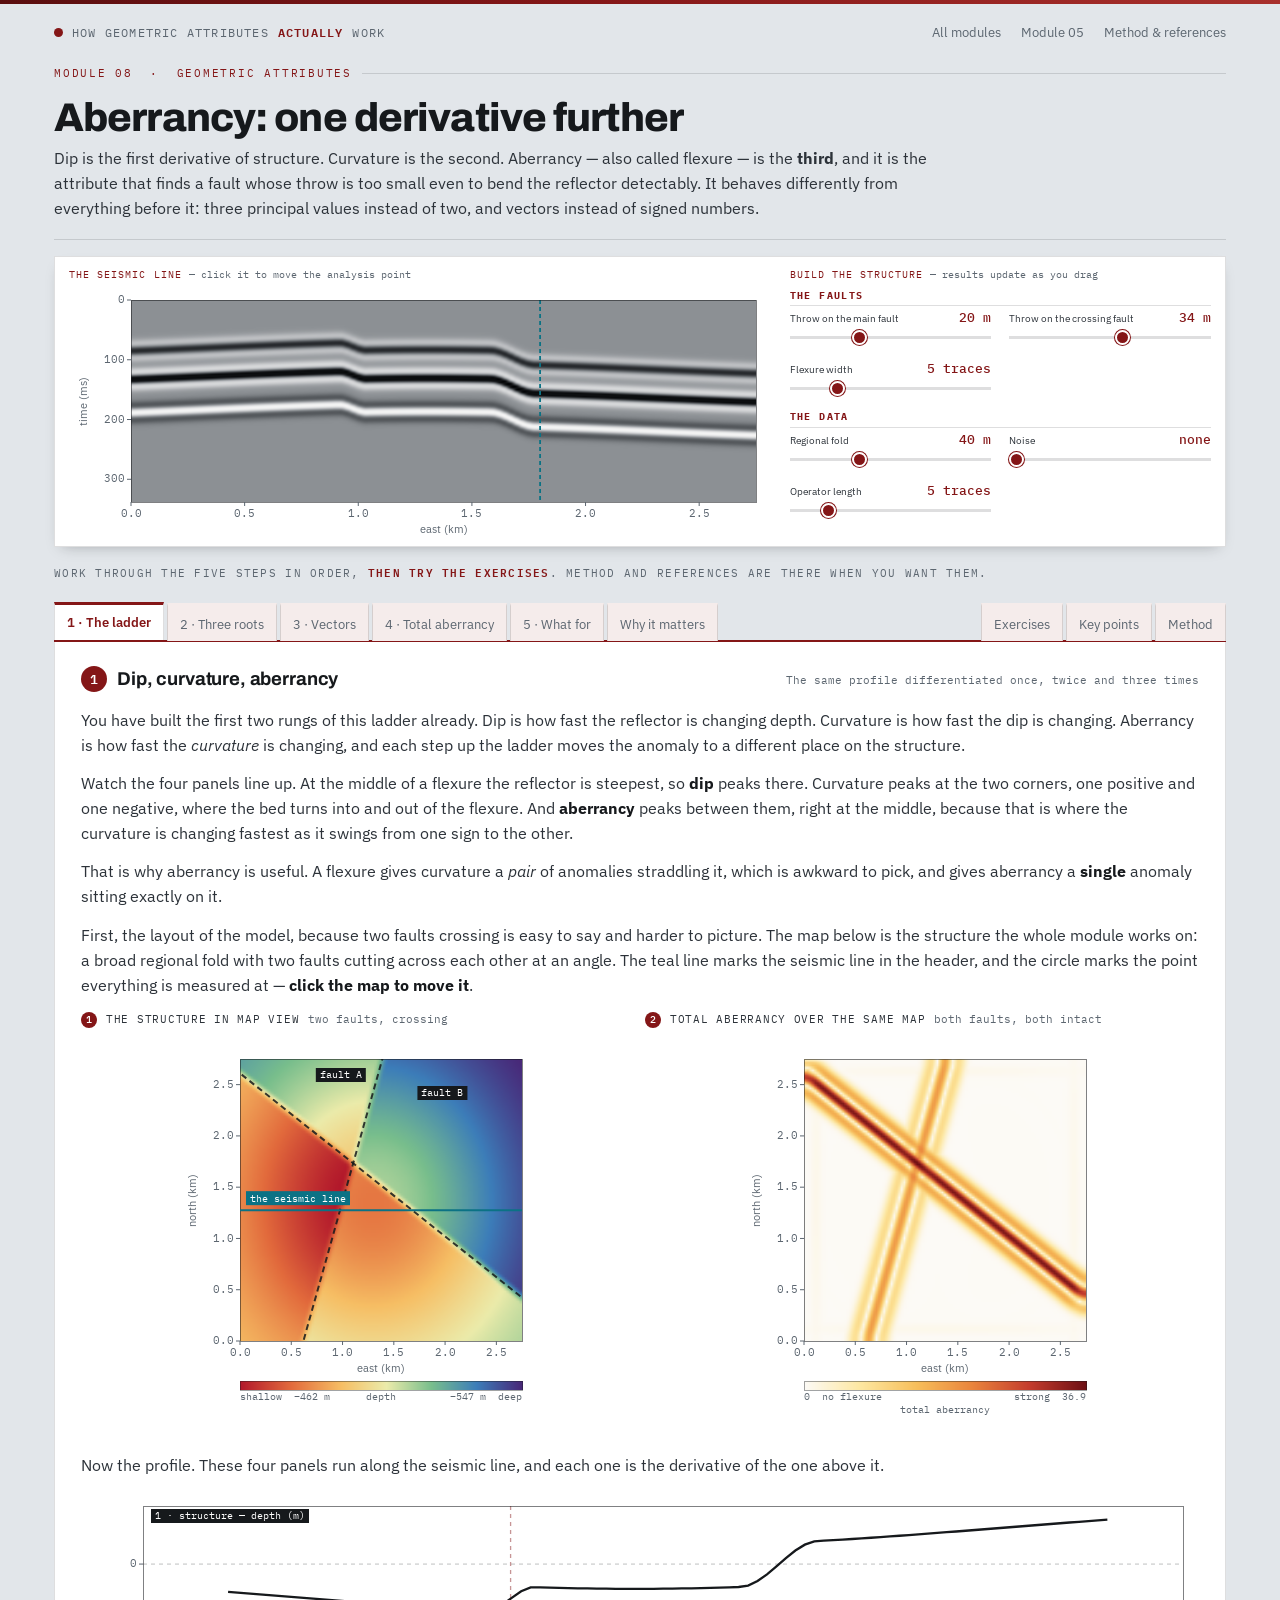
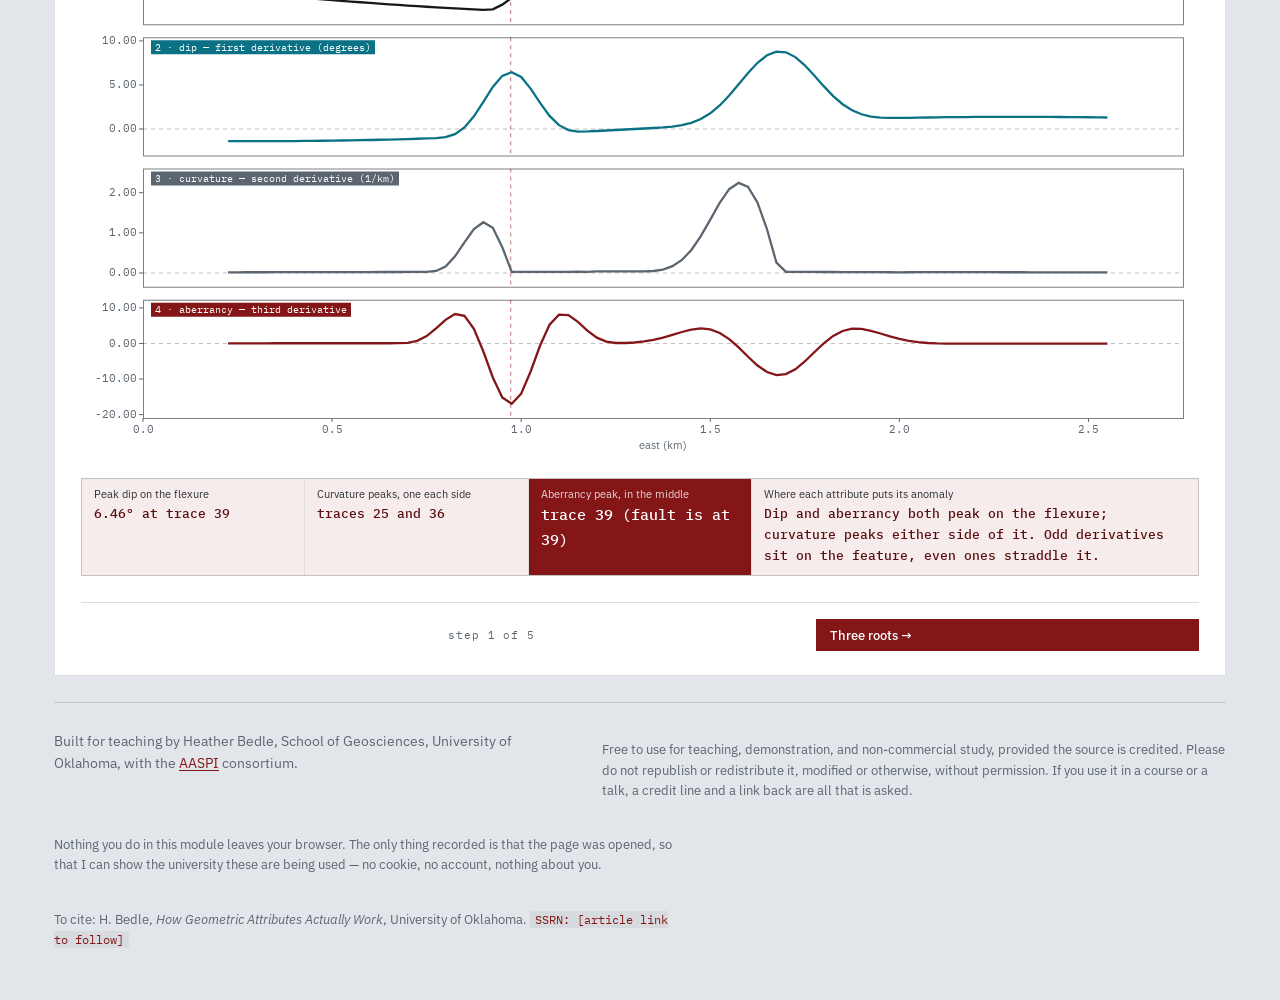
==== modules/aberrancy.html @ 6cef120b "Add files via upload" ====
<!DOCTYPE html>
<html lang="en">
<head>
<meta charset="utf-8">
<meta name="viewport" content="width=device-width, initial-scale=1">
<title>Aberrancy | How Geometric Attributes Actually Work</title>
<meta name="description" content="Aberrancy, also called flexure: the third derivative of structure. Why there are three principal aberrancies rather than two, why they are vectors rather than signed values, and why the total aberrancy vector is the one you display.">
<link rel="preconnect" href="https://fonts.googleapis.com">
<link rel="preconnect" href="https://fonts.gstatic.com" crossorigin>
<link href="https://fonts.googleapis.com/css2?family=Archivo:wght@600;700;800&family=IBM+Plex+Mono:wght@400;500&family=IBM+Plex+Sans:wght@400;500;600&display=swap" rel="stylesheet">
<link rel="stylesheet" href="../assets/style.css">
</head>
<body>

<div class="wrap">
  <header class="masthead">
    <a class="brand" href="../index.html"><span class="dot"></span>How geometric attributes <b>actually</b> work</a>
    <nav>
      <a href="../index.html">All modules</a>
      <a href="curvature.html">Module 05</a>
      <a href="#notes">Method &amp; references</a>
    </nav>
  </header>

  <div class="mod-head">
    <p class="eyebrow">Module 08 &nbsp;·&nbsp; Geometric attributes</p>
    <h1>Aberrancy: one derivative further</h1>
    <p class="sub">Dip is the first derivative of structure. Curvature is the second. Aberrancy — also called
      flexure — is the <b>third</b>, and it is the attribute that finds a fault whose throw is too small
      even to bend the reflector detectably. It behaves differently from everything before it: three
      principal values instead of two, and vectors instead of signed numbers.</p>
  </div>

  <div class="labhead">
    <div class="labgrid">
      <div>
        <p class="cap">The seismic line <span>&mdash; click it to move the analysis point</span></p>
        <canvas id="cSec" aria-label="Vertical seismic section through the modeled flexure"></canvas>
      </div>
      <div>
        <p class="cap">Build the structure <span>&mdash; results update as you drag</span></p>
        <div class="controls" id="winControls">
          <div class="ctl-col">
            <h2>The faults</h2>
            <div class="ctl">
              <label for="throw">Throw on the main fault <span class="val" id="throwV">20 m</span></label>
              <input type="range" data-key="throw" id="throw" min="0" max="60" step="2" value="20">
            </div>
            <div class="ctl">
              <label for="throw2">Throw on the crossing fault <span class="val" id="throw2V">34 m</span></label>
              <input type="range" data-key="throw2" id="throw2" min="0" max="60" step="2" value="34">
            </div>
            <div class="ctl">
              <label for="width">Flexure width <span class="val" id="widthV">5 traces</span></label>
              <input type="range" data-key="width" id="width" min="2" max="16" step="1" value="5">
            </div>
          </div>
          <div class="ctl-col">
            <h2>The data</h2>
            <div class="ctl">
              <label for="fold">Regional fold <span class="val" id="foldV">40 m</span></label>
              <input type="range" data-key="fold" id="fold" min="0" max="120" step="5" value="40">
            </div>
            <div class="ctl">
              <label for="noise">Noise <span class="val" id="noiseV">none</span></label>
              <input type="range" data-key="noise" id="noise" min="0" max="24" step="2" value="0">
            </div>
            <div class="ctl">
              <label for="smooth">Operator length <span class="val" id="smoothV">5 traces</span></label>
              <input type="range" data-key="smooth" id="smooth" min="3" max="15" step="2" value="5">
            </div>
          </div>
        </div>
      </div>
    </div>
  </div>

  <p class="tabhint">Work through the five steps in order, <b>then try the exercises</b>.
    Method and references are there when you want them.</p>
  <nav class="tabs" id="tabs" role="tablist" aria-label="Module steps">
    <button role="tab" data-tab="p1" aria-selected="false">1 · The ladder</button>
    <button role="tab" data-tab="p2" aria-selected="false">2 · Three roots</button>
    <button role="tab" data-tab="p3" aria-selected="false">3 · Vectors</button>
    <button role="tab" data-tab="p4" aria-selected="false">4 · Total aberrancy</button>
    <button role="tab" data-tab="p5" aria-selected="false">5 · What for</button>
    <button role="tab" data-tab="pw" aria-selected="false">Why it matters</button>
    <span class="gap"></span>
    <button role="tab" data-tab="pe" aria-selected="false">Exercises</button>
    <button role="tab" data-tab="pk" aria-selected="false">Key points</button>
    <button role="tab" data-tab="pm" aria-selected="false">Method</button>
  </nav>

  <!-- =============================== STEP 1 =============================== -->
  <section class="tabpane" id="p1" role="tabpanel" hidden>
    <div class="plot-head" style="margin-bottom:14px">
      <h3><span class="stepno">1</span>Dip, curvature, aberrancy</h3>
      <span class="hint">The same profile differentiated once, twice and three times</span>
    </div>
    <p class="lede">You have built the first two rungs of this ladder already. Dip is how fast the reflector
      is changing depth. Curvature is how fast the dip is changing. Aberrancy is how fast the
      <em>curvature</em> is changing, and each step up the ladder moves the anomaly to a different place on
      the structure.</p>
    <p class="lede">Watch the four panels line up. At the middle of a flexure the reflector is steepest, so
      <b>dip</b> peaks there. Curvature peaks at the two corners, one positive and one negative, where the
      bed turns into and out of the flexure. And <b>aberrancy</b> peaks between them, right at the middle,
      because that is where the curvature is changing fastest as it swings from one sign to the other.</p>
    <p class="lede">That is why aberrancy is useful. A flexure gives curvature a <em>pair</em> of anomalies
      straddling it, which is awkward to pick, and gives aberrancy a <b>single</b> anomaly sitting exactly
      on it.</p>

    <p class="lede">First, the layout of the model, because two faults crossing is easy to say and harder to
      picture. The map below is the structure the whole module works on: a broad regional fold with two
      faults cutting across each other at an angle. The teal line marks the seismic line in the header, and
      the circle marks the point everything is measured at &mdash; <b>click the map to move it</b>.</p>

    <div class="sec-row" id="row1map">
      <div class="panel-col">
        <p class="sublabel"><b>1</b> The structure in map view
          <span class="note">two faults, crossing</span></p>
        <canvas id="c1map" aria-label="Map of the modeled structure showing the two crossing faults"></canvas>
      </div>
      <div class="panel-col">
        <p class="sublabel"><b>2</b> Total aberrancy over the same map
          <span class="note">both faults, both intact</span></p>
        <canvas id="c1ab" aria-label="Total aberrancy over the modeled structure"></canvas>
      </div>
    </div>

    <p class="lede" style="margin-top:16px">Now the profile. These four panels run along the seismic line,
      and each one is the derivative of the one above it.</p>

    <canvas id="c1" aria-label="Structure, dip, curvature and aberrancy plotted one above another"></canvas>

    <div class="stats">
      <div class="stat"><span>Peak dip on the flexure</span><b id="s1a">—</b></div>
      <div class="stat"><span>Curvature peaks, one each side</span><b id="s1b">—</b></div>
      <div class="stat key"><span>Aberrancy peak, in the middle</span><b id="s1c">—</b></div>
      <div class="stat wide"><span>Where each attribute puts its anomaly</span><b id="s1d">—</b></div>
    </div>
  </section>

  <!-- =============================== STEP 2 =============================== -->
  <section class="tabpane" id="p2" role="tabpanel" hidden>
    <div class="plot-head" style="margin-bottom:14px">
      <h3><span class="stepno">2</span>Three principal aberrancies, not two</h3>
      <span class="hint">A cubic has three roots where a quadratic had two</span>
    </div>
    <p class="lede">Module 02 swept the azimuth of a section and found a single dip vector. Module 05 swept
      it again and found <em>two</em> extremes, k₁ and k₂, always ninety degrees apart. Sweep it once more
      for aberrancy and you can get <b>three</b>.</p>
    <p class="lede">The reason is the algebra. Apparent dip varies with azimuth as a first-order
      expression, apparent curvature as a second-order one, and apparent aberrancy as a third-order one —
      and a cubic can have three extrema. They are not evenly spaced, and there is no shortcut: where
      curvature hands you k₁ and k₂ through eigenvalues, no equivalent has been found for aberrancy, so the
      extrema have to be <em>searched</em> for. If that sounds familiar, it is exactly what module 01 did to
      find dip.</p>
    <p class="lede"><b>Up to three, and often fewer.</b> Click around the seismic line in the header and
      watch the count change. Where the structure is locally one-dimensional — a single fault, a simple
      flank — the cubic degenerates and you get one dominant direction. All three appear only where two
      structural trends interfere, such as near the crossing of the two faults, which is where the analysis
      point starts. On this surface that is genuinely rare: fewer than one point in three hundred shows
      three well-separated roots. That is worth knowing before you go looking for the intermediate and
      minimum volumes in your own data.</p>

    <p class="lede">Here is the whole reason, in one picture. Sweep the azimuth and plot what each
      attribute reads. Dip varies as a <b>first</b>-order expression and peaks once. Curvature varies as a
      <b>second</b>-order one and has two extremes, always ninety degrees apart. Aberrancy varies as a
      <b>third</b>-order one, and a cubic can turn three times.</p>

    <canvas id="c2cmp" aria-label="Apparent dip, curvature and aberrancy swept against azimuth"></canvas>
    <p class="hint-line" style="margin:8px 0 20px">One derivative, one more turn in the curve. That is all
      "three principal aberrancies" means.</p>

    <p class="lede">Now the same sweep on the real model, at the point you have selected. Move the point and
      watch the number of peaks change.</p>

    <canvas id="c2" aria-label="Apparent aberrancy against azimuth, with the extrema marked"></canvas>

    <div class="stats" style="margin-top:14px">
      <div class="stat key"><span>The three principal aberrancies</span><b id="s2a">—</b></div>
      <div class="stat"><span>Their azimuths</span><b id="s2b">—</b></div>
      <div class="stat"><span>Spacing between them</span><b id="s2c">—</b></div>
      <div class="stat wide"><span>Compare with curvature</span><b id="s2d">—</b></div>
    </div>
  </section>

  <!-- =============================== STEP 3 =============================== -->
  <section class="tabpane" id="p3" role="tabpanel" hidden>
    <div class="plot-head" style="margin-bottom:14px">
      <h3><span class="stepno">3</span>Vectors, not signed values</h3>
      <span class="hint">A magnitude that is always positive, and a direction that means something</span>
    </div>
    <p class="lede">This is the sharpest break with curvature. k₁ and k₂ are <b>signed numbers</b> that come
      with a strike: positive for an anticline, negative for a syncline, and the strike is an orientation
      with no front or back — 10° and 190° are the same line.</p>
    <p class="lede">Aberrancies are <b>vectors</b>. The magnitude is strictly positive, and the azimuth runs
      the full −180° to +180° because it is a genuine direction, not an orientation. It points across the
      flexure, from the up-thrown side toward the down-thrown one, so an aberrancy azimuth map tells you
      which way a fault drops. No curvature attribute can do that.</p>

    <canvas id="cVec" aria-label="Schematic of the three aberrancy vectors and their sum"></canvas>
    <p class="hint-line" style="margin:8px 0 18px">Left: what the azimuth means on a flexure. Right: the
      three principal aberrancies at one point, drawn as vectors from that point, and the single vector you
      get by adding them.</p>

    <div class="sec-row" id="row3">
      <div class="panel-col">
        <p class="sublabel"><b>1</b> Total aberrancy magnitude
          <span class="note">always positive</span></p>
        <canvas id="c3m" aria-label="Total aberrancy magnitude"></canvas>
      </div>
      <div class="panel-col">
        <p class="sublabel"><b>2</b> Total aberrancy azimuth
          <span class="note">which way the structure drops</span></p>
        <canvas id="c3a" aria-label="Total aberrancy azimuth"></canvas>
      </div>
    </div>

    <div class="legend prose">
      <span>The azimuth map uses a full 360° cyclic color scale, not the 180° one that dip azimuth and
        curvature strike use. That difference is the whole point: strike is an orientation and wraps at
        180°, while an aberrancy azimuth is a direction and wraps at 360°. The two sides of a fault get
        opposite colors here, where a strike map would give them the same one.</span>
    </div>

    <div class="stats">
      <div class="stat"><span>Magnitude at the main fault</span><b id="s3a">—</b></div>
      <div class="stat key"><span>Azimuth there</span><b id="s3b">—</b></div>
      <div class="stat"><span>Range the magnitude can take</span><b id="s3c">—</b></div>
      <div class="stat wide"><span>What the direction tells you</span><b id="s3d">—</b></div>
    </div>
  </section>

  <!-- =============================== STEP 4 =============================== -->
  <section class="tabpane" id="p4" role="tabpanel" hidden>
    <div class="plot-head" style="margin-bottom:14px">
      <h3><span class="stepno">4</span>Why you display the total, not the maximum</h3>
      <span class="hint">A real problem with a simple fix</span>
    </div>
    <p class="lede">Having three roots raises an obvious question: which one do you look at? The natural
      answer — sort them by magnitude and display the largest — turns out to break in a way that is worth
      understanding, because it is a general hazard with any sorted attribute.</p>
    <p class="lede">This model has two faults crossing each other, one stronger than the other. Wherever
      both are present, whichever is locally stronger claims the <b>maximum</b> root and the weaker one is
      demoted to the <b>intermediate</b>. AASPI's documentation names the consequence: a fault that is
      strongest in one place can be overwhelmed by a fault cutting across it somewhere else, and the
      maximum-aberrancy image then shows two disjoint faults, with the weaker one having moved onto the
      intermediate volume.</p>
    <p class="lede">On this deliberately simple model the two faults are separated enough that the maximum
      map holds up fairly well — you can push it by setting both throws similar and watching the
      intermediate panel light up along stretches the maximum panel has dropped. The point stands
      regardless, and the fix costs nothing.</p>
    <p class="lede">The fix is to stop sorting. Add the three aberrancy vectors together and display the
      sum: <b>total aberrancy</b>. Both faults stay continuous, because nothing has been thrown away.</p>

    <div class="sec-row" id="row4">
      <div class="panel-col">
        <p class="sublabel"><b>1</b> Maximum aberrancy
          <span class="note">sorted by magnitude &mdash; faults break up</span></p>
        <canvas id="c4max" aria-label="Maximum aberrancy magnitude"></canvas>
      </div>
      <div class="panel-col">
        <p class="sublabel"><b>2</b> Intermediate aberrancy
          <span class="note">where the demoted fault went</span></p>
        <canvas id="c4int" aria-label="Intermediate aberrancy magnitude"></canvas>
      </div>
      <div class="panel-col">
        <p class="sublabel"><b>3</b> Total aberrancy
          <span class="note">the vector sum &mdash; both faults intact</span></p>
        <canvas id="c4tot" aria-label="Total aberrancy magnitude"></canvas>
      </div>
    </div>

    <div class="stats">
      <div class="stat"><span>Crossing fault on the maximum map</span><b id="s4a">—</b></div>
      <div class="stat"><span>Crossing fault on the total map</span><b id="s4b">—</b></div>
      <div class="stat key"><span>Continuity along the weaker fault</span><b id="s4c">—</b></div>
      <div class="stat wide"><span>The general lesson</span><b id="s4d">—</b></div>
    </div>
  </section>

  <!-- =============================== STEP 5 =============================== -->
  <section class="tabpane" id="p5" role="tabpanel" hidden>
    <div class="plot-head" style="margin-bottom:14px">
      <h3><span class="stepno">5</span>Where aberrancy sits in the toolkit</h3>
      <span class="hint">The end of the ladder that started with coherence</span>
    </div>
    <p class="lede">Module 05 walked a fault down in throw and watched coherence go blind while curvature
      kept seeing it. Aberrancy is the next rung down. Take the main fault's throw toward zero and compare
      all three.</p>
    <p class="lede">A large offset breaks the reflector and coherence finds it. A smaller one only bends the
      reflector, and curvature finds that. Smaller still and the bend is gentle, but its
      <em>asymmetry</em> survives — the flexure still leans one way — and that is what aberrancy responds
      to.</p>
    <p class="lede"><b>The chart below is worth reading carefully, because it does not say what people
      often assume.</b> With one fault on a flat regional and no noise, curvature and aberrancy both fall
      away in almost exact proportion to the throw: halve the throw and you halve both. Neither has a
      magic sensitivity the other lacks, and the two lines lie on top of each other.</p>
    <p class="lede">So where does aberrancy's advantage actually come from? Three places, none of them
      visible on a noise-free chart. <b>Coherence stops first</b>, and stops hard — below the wavelet's
      resolution it returns to its no-fault value and simply cannot see the feature, while the two
      derivatives keep declining smoothly and stay usable. <b>Aberrancy puts one anomaly on the fault</b>
      where curvature puts two beside it, which matters when the anomaly is faint and you are trying to pick
      it. And <b>the azimuth tells you which way the ground dropped</b>, which curvature strike cannot.
      The advantage is in the shape and the readability of the anomaly, not in how slowly it fades.</p>

    <canvas id="c5" aria-label="Coherence, curvature and aberrancy responses plotted against fault throw"></canvas>

    <div class="stats" style="margin-top:14px">
      <div class="stat"><span>Throw now</span><b id="s5a">—</b></div>
      <div class="stat"><span>Curvature response</span><b id="s5b">—</b></div>
      <div class="stat key"><span>Aberrancy response</span><b id="s5c">—</b></div>
      <div class="stat"><span>Aberrancy relative to its value at 60 m</span><b id="s5d">—</b></div>
      <div class="stat wide"><span>The catch</span><b id="s5e">—</b></div>
    </div>
    <div class="legend prose">
      <span>None of this comes free. Aberrancy needs 27 second derivatives, taken from the nine first
        derivatives that curvature already uses, so it runs about four times longer than curvature on its
        own. And being a third derivative it amplifies short-wavelength noise harder than anything else in
        this course — turn the noise slider up with a short operator and watch it drown.</span>
    </div>
  </section>

  <!-- ============================ WHY IT MATTERS ========================== -->
  <section class="tabpane" id="pw" role="tabpanel" hidden>
    <div class="plot-head" style="margin-bottom:14px">
      <h3><span class="stepno">?</span>Why go a derivative further</h3>
      <span class="hint">The last rung, and what it costs to stand on it</span>
    </div>
    <p class="lede">There is a ladder running through this whole course. Coherence needs the reflector to be
      <b>broken</b>. Curvature only needs it <b>bent</b>. Aberrancy needs only that the bend be
      <b>asymmetric</b> — that the flexure leans one way rather than being a symmetric fold — and that is
      the faintest trace a fault leaves before it disappears entirely.</p>

    <h2 style="font-family:var(--mono);font-size:10.5px;letter-spacing:.15em;text-transform:uppercase;color:var(--crimson);margin:24px 0 12px;padding-bottom:8px;border-bottom:1px solid var(--rule)">
      What it buys</h2>
    <ul class="lede" style="padding-left:20px">
      <li><b>Faults below curvature's reach.</b> The subseismic flexures that still compartmentalize a
        reservoir, and that no coherence volume will ever show.</li>
      <li><b>One anomaly on the fault, not two beside it.</b> Curvature straddles a flexure with a positive
        and a negative lineament; aberrancy puts a single one down the middle. That is materially easier to
        autotrack and easier to hand to someone else.</li>
      <li><b>A direction, not just an orientation.</b> The azimuth runs the full 360° and points toward the
        downthrown side, so a single fault carries one color along its length. Curvature strike wraps at
        180° and cannot tell one side of a fault from the other, so it cannot do this.</li>
      <li><b>Fracture and shear work.</b> The two smaller roots may highlight zones of strong shearing; the
        AASPI documentation is explicit that this is unproven and needs further research, and it is worth
        repeating that caution rather than quietly dropping it.</li>
    </ul>

    <h2 style="font-family:var(--mono);font-size:10.5px;letter-spacing:.15em;text-transform:uppercase;color:var(--crimson);margin:24px 0 12px;padding-bottom:8px;border-bottom:1px solid var(--rule)">
      What it costs</h2>
    <p class="lede"><b>Compute.</b> Twenty-seven second derivatives taken from the nine first derivatives
      curvature already needs, so roughly four times the run time of curvature on its own, plus the disk to
      hold three vector volumes instead of two scalar ones.</p>
    <p class="lede"><b>Noise, worse than anything else here.</b> A third derivative multiplies the high
      wavenumbers three times over. Put the noise slider up with a short operator and aberrancy falls apart
      while curvature is still readable and coherence has barely noticed. In practice it demands the
      cleanest dip volume of any attribute in this course, which is the last and strongest argument for the
      care modules 01 to 03 spent on getting dip right.</p>
    <p class="lede"><b>And a habit worth taking from step 4.</b> Sorting components by magnitude breaks
      features wherever the ranking changes, and the break is an artifact of the sorting rather than the
      geology. That applies well beyond aberrancy — any time an attribute hands you a "maximum" volume made
      of several ranked pieces, ask what happened to the pieces that lost.</p>
    <div class="legend prose">
      <span>Aberrancy is a specialist tool rather than a default. Run coherence and curvature first; reach
        for this when you have reason to believe there is structure below what they can resolve, and when
        your dip volume is good enough to support a third derivative.</span>
    </div>
  </section>

  <!-- ============================== EXERCISES ============================= -->
  <section class="tabpane" id="pe" role="tabpanel" hidden>
    <div class="tryit" style="max-width:none">
      <h3>Exercises</h3>
      <ol>
        <li><b>Put the anomalies where they belong.</b> In step 1, read where the dip, curvature and
          aberrancy peaks sit relative to the flexure.
          <details class="reveal"><summary>Hint</summary><span class="ans">Dip peaks in the
            middle of the flexure. Curvature gives two peaks, one positive and one negative, straddling it.
            Aberrancy gives a single peak back in the middle. Each derivative shifts the anomaly by a
            quarter cycle, which is why an odd derivative sits on the feature and an even one straddles it.
            For picking a fault, one anomaly on the fault beats two anomalies either side of
            it.</span></details></li>
        <li><b>Count the roots.</b> In step 2, look at how many extrema the azimuth sweep has, and compare
          with what module 05 found for curvature.
          <details class="reveal"><summary>Hint</summary><span class="ans">Look first at the
            three little sweeps at the top of the step: dip turns once, curvature twice, aberrancy three
            times &mdash; one extra turn per derivative, and that is the whole of it. At the
            starting point, near where the two faults cross, there are three: around 23°, 88° and 145°, so
            the gaps are 65° and 57° — nothing like curvature's rigid ninety. Now click elsewhere on the
            line. Over most of this surface only one root survives, because a single smoothed fault is
            locally one-dimensional and the cubic degenerates. Fewer than one point in three hundred here
            has three well-separated roots. That irregularity, and the fact that the number of roots is not
            even fixed, is why no eigenvalue shortcut exists and the extrema must be found by searching the
            azimuth — exactly as module 01 searched for dip.</span></details></li>
        <li><b>Break the maximum-aberrancy map.</b> In step 4, set both faults to similar throws, then make
          one clearly stronger.
          <details class="reveal"><summary>Hint</summary><span class="ans">Where the two
            faults compete, each claims the maximum root over part of its length and loses it over the rest,
            and the pieces missing from the maximum map turn up on the intermediate one. The total map keeps
            both faults continuous, because a vector sum discards nothing. On this simple model the effect
            is mild — the faults are well separated — but it is severe on real data where many trends
            interfere. The general lesson
            is worth carrying beyond aberrancy: any attribute that sorts several components by magnitude
            will hand you discontinuous features wherever the ranking changes, and the discontinuity is an
            artifact of the sorting, not of the geology.</span></details></li>
        <li><b>Use the azimuth as a fault-drop map.</b> In step 3, look at the azimuth colors on either side
          of a fault.
          <details class="reveal"><summary>Hint</summary><span class="ans">The azimuth
            points consistently across the flexure toward the downthrown side, so a single fault carries one
            color along its length rather than two. A curvature strike map cannot do this: strike is an
            orientation that wraps at 180°, so it cannot distinguish one side from the other. If you want to
            know which way a subtle fault drops, this is the attribute that
            answers.</span></details></li>
        <li><b>Find the cost.</b> Set the operator length to 3 and put the noise up to about 16%.
          <details class="reveal"><summary>Hint</summary><span class="ans">Aberrancy is the
            first attribute to fall apart, before curvature and long before coherence. On this model it goes
            wrong quickly and quietly: by 8% noise at an operator length of 3, the aberrancy peak has moved
            off the fault altogether &mdash; it reports trace 34 when the fault is at 39 &mdash; and it goes
            on reporting a confident peak in the wrong place as the noise rises. A third derivative
            multiplies the high wavenumbers three times over, so any noise in the dip field arrives cubed.
            Raising the operator length rescues it, at the usual cost of losing the narrowest features. In
            practice aberrancy demands the cleanest dip volume of anything in this course, which is another
            reason modules 01 to 03 spent so long on getting dip right.</span></details></li>
      </ol>
    </div>
  </section>

  <!-- ============================= KEY POINTS ============================= -->
  <section class="tabpane" id="pk" role="tabpanel" hidden>
    <div class="takeaway" style="max-width:none">
      <h3>The main points</h3>
      <ul>
        <li><b>Aberrancy is the third derivative of structure.</b> Dip is the first, curvature the second.
          It is also called flexure.</li>
        <li><b>It puts one anomaly on the feature.</b> Curvature straddles a flexure with a positive and a
          negative anomaly; aberrancy sits on it with a single one.</li>
        <li><b>There are three principal aberrancies, not two.</b> A cubic has three roots, they are not
          evenly spaced, and no eigenvalue shortcut exists — they have to be searched for.</li>
        <li><b>They are vectors, not signed values.</b> Magnitude is strictly positive and azimuth runs the
          full 360°, so it tells you which way the structure drops. Curvature strike cannot.</li>
        <li><b>Display the total, not the maximum.</b> Sorting three roots by magnitude breaks features into
          disjoint segments wherever the ranking changes. The vector sum does not.</li>
        <li><b>It is the most expensive and the most noise-sensitive attribute here.</b> Around four times
          the cost of curvature, and a third derivative amplifies noise harder than a second.</li>
      </ul>
    </div>
  </section>

  <!-- =============================== METHOD ============================== -->
  <section class="tabpane" id="pm" role="tabpanel" hidden>
    <details class="notes" id="notes" open>
      <summary>Method, sources, and what has been simplified</summary>
      <p>The model is one horizon carrying a broad regional fold, cut by two faults that cross each other at
        an angle, each with its own throw. Each fault is smeared over a flexure width rather than being a
        sharp step, because a fault below seismic resolution is imaged as a monoclinal flexure and that is
        precisely the target aberrancy is aimed at.</p>
      <p><b>What is computed here.</b> Apparent aberrancy along an azimuth φ is the third directional
        derivative of the surface, <span class="k">a(φ) = z_xxx c³ + 3 z_xxy c²s + 3 z_xyy cs² + z_yyy s³</span>
        with c = cos φ and s = sin φ. That is a cubic form, and the three principal aberrancies are its
        three extrema in azimuth, found here by sampling φ and refining — a search, because as the AASPI
        documentation notes, no eigenvalue formulation has been found for aberrancy the way it has for
        curvature. Each root is stored as a vector: magnitude |a| and azimuth φ. Total aberrancy is the
        vector sum of the three, which is what AASPI outputs by default as
        <span class="k">ab_tot_mag</span> and <span class="k">ab_tot_azim</span>; the individual roots are
        available there as the maximum, intermediate and minimum aberrancy magnitude and azimuth.</p>
      <p><b>Where this departs from AASPI.</b> This is a single horizon, so the derivatives are taken in
        map view rather than volumetrically, and the dip normalization that a full treatment carries is
        omitted. AASPI computes the 27 second derivatives volumetrically by differentiating the nine first
        derivatives already used for curvature, reflector convergence and reflector rotation, which is why
        aberrancy costs roughly four times what curvature does. Following Di and Gao (2016), the coordinate
        system is rotated to align with local reflector dip and azimuth before the extrema are sought, which
        is what made the search tractable; a fully volumetric version of their horizon-based method would
        require rotating a large data window about every voxel, so AASPI computes the derivatives in the
        original unrotated frame first and rotates afterward. The numbers in this module are therefore
        correct in their behavior and relative magnitudes rather than directly comparable with a production
        volume.</p>
      <p>The step 5 comparison uses the same coherence and curvature machinery as modules 04 and 05, so the
        three curves are computed on identical data with identical operator lengths and are fair to compare
        with one another.</p>
      <ul>
        <li>Di, H., and D. Gao, 2016, Efficient volumetric extraction of most positive/negative curvature
          and flexure for fracture characterization from 3D seismic data: <em>Geophysical Prospecting</em>,
          64, 1454–1468.</li>
        <li>Di, H., and D. Gao, 2014, Gray-level transformation and Canny edge detection for 3D seismic
          discontinuity enhancement: <em>Computers &amp; Geosciences</em>, 72, 192–200.</li>
        <li>Qi, X., and K. J. Marfurt, 2018, Volumetric aberrancy to map subtle faults and flexures:
          <em>Interpretation</em>, 6, T349–T365.</li>
        <li>Roberts, A., 2001, Curvature attributes and their application to 3D interpreted horizons:
          <em>First Break</em>, 19, 85–100.</li>
        <li>AASPI, <em>Geometric Attributes: Program curvature3d</em>, University of Oklahoma — the
          aberrancy section, its three-root formulation and the total aberrancy vector.</li>
      </ul>
    </details>
  </section>

  <section class="nextup" id="nextup" hidden>
    <p class="eyebrow">Next up</p>
    <h3>09 · Choosing an attribute</h3>
    <p>One volume containing a fault, a flexure, a channel and an unconformity, with every attribute in this
      course run over it, so you can see which ones earn their place on which feature.</p>
    <a class="btn ghost" href="../index.html">All modules</a>
  </section>

  <div class="pager" id="pager" hidden>
    <a class="btn ghost" href="ampcurv.html">← Module 07: amplitude curvature</a>
    <a class="btn ghost" href="../index.html">All modules</a>
  </div>

  <footer>
    <div class="foot-grid">
      <p>Built for teaching by Heather Bedle, School of Geosciences, University of Oklahoma, with the
        <a href="https://www.ou.edu/mcee/labs/aaspi">AASPI</a> consortium.</p>
      <p class="lic">Free to use for teaching, demonstration, and non-commercial study, provided the source
        is credited. Please do not republish or redistribute it, modified or otherwise, without permission.
        If you use it in a course or a talk, a credit line and a link back are all that is asked.</p>
      <p class="lic">Nothing you do in this module leaves your browser. The only thing recorded is that
        the page was opened, so that I can show the university these are being used &mdash; no cookie, no
        account, nothing about you.</p>
      <p class="lic">To cite: H. Bedle, <i>How Geometric Attributes Actually Work</i>, University of
        Oklahoma. <span class="k">SSRN: [article link to follow]</span></p>
    </div>
  </footer>
</div>

<script src="../assets/count.js"></script>
<script src="../assets/seismic.js"></script>
<script src="../assets/attributes.js"></script>
<script>
(function () {
  'use strict';

  if (typeof SEIS === 'undefined' || typeof ATTR === 'undefined') {
    const el = document.createElement('div');
    el.setAttribute('style', 'background:#841617;color:#fff;padding:14px 18px;margin:16px 0;' +
      'font:13px/1.6 ui-monospace,Menlo,monospace');
    el.textContent = 'This module could not load its assets. It expects them one directory up, at ' +
      '../assets/, and file names are case-sensitive on GitHub Pages.';
    const w = document.querySelector('.wrap');
    (w || document.body).insertBefore(el, w ? w.firstChild : null);
    return;
  }

  const $ = (id) => document.getElementById(id);
  const clamp = (v, a, b) => Math.max(a, Math.min(b, v));
  const visible = (id) => { const el = $(id); return el && !el.hidden; };
  const DEG = Math.PI / 180;
  const CRIM = '#841617', TEAL = '#0B7285', SLATE = '#5C6670', INK = '#16191C';

  const NG = 111, BIN = 25, EDGE = 9;
  const SN = NG, ST = 170, SDT = 0.002, SVEL = 3000;

  const DEF = {
    throw: 20, throw2: 34, width: 5, fold: 40, noise: 0, smooth: 5,
    px: 72, py: 51, tab: 'p1',
  };
  let S = SEIS.readState(DEF);
  const CAN_LINK = location.protocol !== 'file:';
  const saveState = () => {
    if (!CAN_LINK) return;
    try { SEIS.writeState(S, DEF); } catch (e) { /* nothing shareable */ }
  };

  let Z = null, FIELD = null;
  const at = (g, ix, iy) => g[clamp(iy, 0, NG - 1) * NG + clamp(ix, 0, NG - 1)];

  /* Two faults crossing at an angle, each smeared into a flexure. A fault
     below seismic resolution images as a monocline, which is exactly the
     target aberrancy is aimed at. */
  const smoothstep = (u) => { const t = clamp(u, 0, 1); return t * t * (3 - 2 * t); };

  function buildSurface() {
    const z = new Float32Array(NG * NG);
    const rnd = SEIS.mulberry32(41);
    const W = Math.max(1, S.width);
    for (let iy = 0; iy < NG; iy++) {
      for (let ix = 0; ix < NG; ix++) {
        // a broad regional fold
        const u = (ix - 52) / 40, w = (iy - 54) / 46;
        let v = -S.fold * Math.exp(-0.5 * (u * u + w * w));
        // fault A, running roughly north-south
        const dA = (ix - 40) - 0.28 * (iy - 55);
        v += S.throw * smoothstep(dA / W + 0.5);
        // fault B, crossing it
        const dB = 0.62 * (ix - 66) + 0.78 * (iy - 52);
        v += S.throw2 * smoothstep(dB / W + 0.5);
        z[iy * NG + ix] = v;
      }
    }
    if (S.noise > 0) {
      for (let i = 0; i < z.length; i++) z[i] += (S.noise / 100) * 120 * (rnd() * 2 - 1);
    }
    Z = z;
  }

  function smoothGrid(g, len) {
    if (len <= 1) return g;
    const h = Math.floor(len / 2);
    const t = new Float32Array(NG * NG), o = new Float32Array(NG * NG);
    for (let iy = 0; iy < NG; iy++) {
      for (let ix = 0; ix < NG; ix++) {
        let s = 0, n = 0;
        for (let k = -h; k <= h; k++) { s += at(g, ix + k, iy); n++; }
        t[iy * NG + ix] = s / n;
      }
    }
    for (let iy = 0; iy < NG; iy++) {
      for (let ix = 0; ix < NG; ix++) {
        let s = 0, n = 0;
        for (let k = -h; k <= h; k++) { s += at(t, ix, iy + k); n++; }
        o[iy * NG + ix] = s / n;
      }
    }
    return o;
  }

  const d_dx = (g) => {
    const o = new Float32Array(NG * NG);
    for (let iy = 0; iy < NG; iy++) {
      for (let ix = 0; ix < NG; ix++) {
        o[iy * NG + ix] = (at(g, ix + 1, iy) - at(g, ix - 1, iy)) / (2 * BIN);
      }
    }
    return o;
  };
  const d_dy = (g) => {
    const o = new Float32Array(NG * NG);
    for (let iy = 0; iy < NG; iy++) {
      for (let ix = 0; ix < NG; ix++) {
        o[iy * NG + ix] = (at(g, ix, iy + 1) - at(g, ix, iy - 1)) / (2 * BIN);
      }
    }
    return o;
  };

  /* Apparent aberrancy along azimuth phi is the third directional derivative,
     a cubic form in cos and sin. Its three extrema in azimuth are the three
     principal aberrancies; there is no eigenvalue shortcut, so they are found
     by searching, exactly as module 01 searched for dip. */
  function computeField() {
    const zs = smoothGrid(Z, S.smooth);
    const zx = d_dx(zs), zy = d_dy(zs);
    const zxs = smoothGrid(zx, S.smooth), zys = smoothGrid(zy, S.smooth);
    const zxx = d_dx(zxs), zxy = d_dy(zxs), zyy = d_dy(zys);
    const k1 = new Float32Array(NG * NG);
    for (let i = 0; i < k1.length; i++) {
      const mid = (zxx[i] + zyy[i]) / 2;
      const dev = Math.sqrt(Math.pow((zxx[i] - zyy[i]) / 2, 2) + zxy[i] * zxy[i]);
      k1[i] = mid + dev;                 // signed most-positive curvature
    }
    const xx = smoothGrid(zxx, S.smooth), xy = smoothGrid(zxy, S.smooth),
          yy = smoothGrid(zyy, S.smooth);
    const zxxx = d_dx(xx), zxxy = d_dy(xx), zxyy = d_dy(xy), zyyy = d_dy(yy);

    const totM = new Float32Array(NG * NG), totA = new Float32Array(NG * NG);
    const maxM = new Float32Array(NG * NG), intM = new Float32Array(NG * NG);
    const minM = new Float32Array(NG * NG);
    const NPHI = 72;
    for (let i = 0; i < NG * NG; i++) {
      const A = zxxx[i], B = 3 * zxxy[i], C = 3 * zxyy[i], D = zyyy[i];
      const val = (ph) => {
        const c = Math.cos(ph), s = Math.sin(ph);
        return A * c * c * c + B * c * c * s + C * c * s * s + D * s * s * s;
      };
      // find local maxima of |a(phi)| over the full circle
      const roots = [];
      const step = Math.PI / NPHI;
      let prev = Math.abs(val(-step)), cur = Math.abs(val(0));
      for (let n = 1; n <= NPHI; n++) {
        const ph = step * n;
        const next = Math.abs(val(ph));
        if (cur >= prev && cur >= next) {
          let lo = ph - 2 * step, hi = ph;
          for (let it = 0; it < 18; it++) {
            const m1 = lo + (hi - lo) / 3, m2 = hi - (hi - lo) / 3;
            if (Math.abs(val(m1)) > Math.abs(val(m2))) hi = m2; else lo = m1;
          }
          const best = (lo + hi) / 2, v = val(best);
          // magnitude strictly positive, azimuth the direction it points
          roots.push({ m: Math.abs(v), a: v >= 0 ? best : best + Math.PI });
        }
        prev = cur; cur = next;
      }
      roots.sort((p, q) => q.m - p.m);
      const keep = [];
      for (let r = 0; r < roots.length && keep.length < 3; r++) {
        let dup = false;
        for (let q = 0; q < keep.length; q++) {
          let d = Math.abs(roots[r].a - keep[q].a) % Math.PI;
          if (d > Math.PI / 2) d = Math.PI - d;
          if (d < 0.30) dup = true;
        }
        if (!dup) keep.push(roots[r]);
      }
      maxM[i] = keep.length > 0 ? keep[0].m : 0;
      intM[i] = keep.length > 1 ? keep[1].m : 0;
      minM[i] = keep.length > 2 ? keep[2].m : 0;
      // total aberrancy: the vector sum, which is what AASPI displays
      let sx = 0, sy = 0;
      keep.forEach((r) => { sx += r.m * Math.cos(r.a); sy += r.m * Math.sin(r.a); });
      totM[i] = Math.hypot(sx, sy);
      totA[i] = Math.atan2(sy, sx) / DEG;
    }
    FIELD = { k1, totM, totA, maxM, intM, minM, zxxx, zxxy, zxyy, zyyy, zx: zxs };
  }

  const apparent = (i, phDeg) => {
    const ph = phDeg * DEG, c = Math.cos(ph), s = Math.sin(ph);
    return FIELD.zxxx[i] * c * c * c + 3 * FIELD.zxxy[i] * c * c * s
         + 3 * FIELD.zxyy[i] * c * s * s + FIELD.zyyy[i] * s * s * s;
  };

  /* =====================================================================
     DRAWING
     ===================================================================== */

  const M = { l: 62, r: 16, t: 12, b: 36 };
  function pw(el) {
    const par = el && el.parentElement;
    if (!par) return 900;
    const cs = window.getComputedStyle(par);
    return Math.max(240, Math.floor(par.clientWidth
      - parseFloat(cs.paddingLeft || 0) - parseFloat(cs.paddingRight || 0)));
  }
  function rowWidth(rowId, n) {
    const row = $(rowId);
    const total = row ? pw(row.firstElementChild || row) : 800;
    const w = window.innerWidth <= 700
      ? Math.max(240, total)
      : Math.max(180, Math.floor((total - 10 * (n - 1)) / n));
    if (row) {
      row.querySelectorAll(':scope > .panel-col').forEach((el) => {
        el.style.width = w + 'px'; el.style.maxWidth = w + 'px';
      });
    }
    return w;
  }
  function colorbar(ctx, R, map, loLabel, hiLabel, midLabel) {
    const B = { x: R.x, y: R.y + R.h + 40, w: R.w, h: 9 };
    const n = Math.max(2, Math.round(B.w));
    for (let i = 0; i < n; i++) {
      const col = map(i / (n - 1));
      ctx.fillStyle = 'rgb(' + col[0] + ',' + col[1] + ',' + col[2] + ')';
      ctx.fillRect(B.x + i * (B.w / n), B.y, B.w / n + 1, B.h);
    }
    ctx.save();
    ctx.strokeStyle = 'rgba(22,25,28,.4)'; ctx.lineWidth = 1;
    ctx.strokeRect(B.x + 0.5, B.y + 0.5, B.w, B.h);
    ctx.font = '9.5px "IBM Plex Mono", monospace'; ctx.fillStyle = SLATE;
    ctx.textBaseline = 'top';
    // the caption gets its own row whenever the end labels would reach it
    const wLo = ctx.measureText(loLabel).width, wHi = ctx.measureText(hiLabel).width;
    const wMid = midLabel ? ctx.measureText(midLabel).width : 0;
    const roomy = (wLo + wHi + wMid + 76) < B.w;   // real fonts are wider than the metric here
    ctx.textAlign = 'left'; ctx.fillText(loLabel, B.x, B.y + B.h + 3);
    ctx.textAlign = 'right'; ctx.fillText(hiLabel, B.x + B.w, B.y + B.h + 3);
    if (midLabel) {
      ctx.textAlign = 'center';
      ctx.fillText(midLabel, B.x + B.w / 2, B.y + B.h + (roomy ? 3 : 16));
    }
    ctx.restore();
  }
  function mapPanel(canvasId, w, h, get, map, bar) {
    const ctx = SEIS.fitCanvas($(canvasId), w, h);
    ctx.clearRect(0, 0, w, h);
    const availW = w - M.l - M.r, availH = h - M.t - M.b - (bar ? 52 : 0);
    const side = Math.max(40, Math.min(availW, availH));
    const R = { x: M.l + (availW - side) / 2, y: M.t, w: side, h: side };
    const off = document.createElement('canvas');
    off.width = NG; off.height = NG;
    const octx = off.getContext('2d');
    const img = octx.createImageData(NG, NG);
    for (let r = 0; r < NG; r++) {
      const iy = NG - 1 - r;
      for (let c = 0; c < NG; c++) {
        const col = map(get(c, iy));
        const k = (r * NG + c) * 4;
        img.data[k] = col[0]; img.data[k + 1] = col[1];
        img.data[k + 2] = col[2]; img.data[k + 3] = 255;
      }
    }
    octx.putImageData(img, 0, 0);
    ctx.save();
    ctx.imageSmoothingEnabled = true; ctx.drawImage(off, R.x, R.y, R.w, R.h); ctx.restore();
    SEIS.frame(ctx, R);
    SEIS.axisBottom(ctx, R, 0, (NG - 1) * BIN / 1000, 'east (km)', (v) => v.toFixed(1), { ticks: 4 });
    SEIS.axisLeft(ctx, R, 0, (NG - 1) * BIN / 1000, 'north (km)', (v) => v.toFixed(1),
      { flip: true, ticks: 4 });
    if (bar) bar(ctx, R);
    return R;
  }
  /* Shallow warm, deep cool, the way a structure map is normally colored. */
  function depthColor(u) {
    const t = clamp(u, 0, 1);
    const stops = [
      [0.00, [178, 24, 43]], [0.18, [226, 106, 60]], [0.36, [246, 190, 100]],
      [0.52, [235, 235, 170]], [0.68, [120, 190, 140]], [0.84, [60, 125, 185]],
      [1.00, [72, 40, 120]],
    ];
    for (let i = 1; i < stops.length; i++) {
      if (t <= stops[i][0]) {
        const a = stops[i - 1], b = stops[i], f = (t - a[0]) / (b[0] - a[0]);
        return [Math.round(a[1][0] + f * (b[1][0] - a[1][0])),
                Math.round(a[1][1] + f * (b[1][1] - a[1][1])),
                Math.round(a[1][2] + f * (b[1][2] - a[1][2]))];
      }
    }
    return stops[stops.length - 1][1];
  }

  const rangeOf = (arr) => {
    let m = 1e-14;
    for (let iy = EDGE; iy < NG - EDGE; iy++) {
      for (let ix = EDGE; ix < NG - EDGE; ix++) m = Math.max(m, Math.abs(arr[iy * NG + ix]));
    }
    return m;
  };
  const ASC = 1e6;

  /* a full 360 degree cyclic scale, because an azimuth is a direction */
  function azColor(deg) {
    const u = ((deg % 360) + 360) % 360 / 360;
    const c = ATTR.MAPS.azimuth ? ATTR.MAPS.azimuth(u) : ATTR.MAPS.dip(2 * u - 1);
    return c;
  }

  function drawHeader() {
    const el = $('cSec');
    if (!el || !el.parentElement || !el.parentElement.clientWidth) return;
    const w = pw(el), h = clamp(Math.round(w * 0.42), 180, 250);
    const ctx = SEIS.fitCanvas(el, w, h);
    ctx.clearRect(0, 0, w, h);
    const R = { x: M.l, y: M.t, w: w - M.l - M.r, h: h - M.t - M.b };
    const wav = SEIS.makeWavelet({ type: 'ricker', f: 30 });
    const f = new Float32Array(SN * ST);
    for (let ix = 0; ix < SN; ix++) {
      const t0 = 72 + (Z[S.py * NG + ix] * 2 / SVEL) * 1000 / (SDT * 1000);
      f.set(SEIS.traceFromSpikes([
        { t: (t0 - 24) * SDT, r: 0.06 }, { t: t0 * SDT, r: 0.1 },
        { t: (t0 + 28) * SDT, r: -0.07 },
      ], 0, SDT, ST, wav), ix * ST);
    }
    let pk = 1e-6;
    for (let i = 0; i < f.length; i++) pk = Math.max(pk, Math.abs(f[i]));
    ctx.save(); ctx.fillStyle = '#fff'; ctx.fillRect(R.x, R.y, R.w, R.h); ctx.restore();
    SEIS.drawVarDensity(ctx, f, SN, ST, R, { cmap: SEIS.COLORMAPS.gray, clip: pk * 0.8 });
    ctx.save();
    ctx.beginPath(); ctx.rect(R.x, R.y, R.w, R.h); ctx.clip();
    const px = R.x + (S.px / (SN - 1)) * R.w;
    ctx.strokeStyle = TEAL; ctx.lineWidth = 1.8; ctx.setLineDash([4, 3]);
    ctx.beginPath(); ctx.moveTo(px, R.y); ctx.lineTo(px, R.y + R.h); ctx.stroke();
    ctx.restore();
    SEIS.frame(ctx, R);
    SEIS.axisLeft(ctx, R, 0, (ST - 1) * SDT * 1000, 'time (ms)', (v) => v.toFixed(0), { ticks: 3 });
    SEIS.axisBottom(ctx, R, 0, (SN - 1) * BIN / 1000, 'east (km)', (v) => v.toFixed(1), { ticks: 5 });
  }

  /* ------------------------------- step 1 ------------------------------ */

  /* The model in map view. Two faults crossing is the premise of step 4, and
     leaving it until then means the reader has to take it on trust for four
     steps. */
  function drawStep1Maps() {
    const w = rowWidth('row1map', 2), h = clamp(Math.round(w * 0.94), 240, 330) + 52;
    let zl = Infinity, zh = -Infinity;
    for (let i = 0; i < Z.length; i++) { zl = Math.min(zl, Z[i]); zh = Math.max(zh, Z[i]); }
    const DATUM = 500;
    const R = mapPanel('c1map', w, h,
      (ix, iy) => (Z[iy * NG + ix] - zl) / Math.max(zh - zl, 1e-6),
      (u) => depthColor(u),
      (ctx2, R2) => colorbar(ctx2, R2, (u) => depthColor(u),
        'shallow  \u2212' + (DATUM + zl).toFixed(0) + ' m',
        '\u2212' + (DATUM + zh).toFixed(0) + ' m  deep', 'depth'));
    // the two fault traces, and the line the profile is cut along
    const ctx = $('c1map').getContext('2d');
    const X = (ix) => R.x + ((ix + 0.5) / NG) * R.w;
    const Y = (iy) => R.y + R.h - ((iy + 0.5) / NG) * R.h;
    ctx.save();
    ctx.beginPath(); ctx.rect(R.x, R.y, R.w, R.h); ctx.clip();
    ctx.strokeStyle = 'rgba(22,25,28,.85)'; ctx.lineWidth = 2; ctx.setLineDash([6, 4]);
    ctx.beginPath();
    ctx.moveTo(X(40 + 0.28 * (0 - 55)), Y(0));
    ctx.lineTo(X(40 + 0.28 * (NG - 55)), Y(NG));
    ctx.stroke();
    ctx.beginPath();
    ctx.moveTo(X(66 - (0.78 / 0.62) * (0 - 52)), Y(0));
    ctx.lineTo(X(66 - (0.78 / 0.62) * (NG - 52)), Y(NG));
    ctx.stroke();
    ctx.setLineDash([]);
    ctx.strokeStyle = TEAL; ctx.lineWidth = 2;
    ctx.beginPath(); ctx.moveTo(R.x, Y(S.py)); ctx.lineTo(R.x + R.w, Y(S.py)); ctx.stroke();
    ctx.restore();
    SEIS.tag(ctx, clamp(X(38) - 22, R.x + 2, R.x + R.w - 56), R.y + 16, 'fault A', INK);
    SEIS.tag(ctx, clamp(X(78) - 22, R.x + 2, R.x + R.w - 56), R.y + 34, 'fault B', INK);
    SEIS.tag(ctx, R.x + 6, Y(S.py) - 12, 'the seismic line', TEAL);

    const ml = rangeOf(FIELD.totM);
    mapPanel('c1ab', w, h, (ix, iy) => FIELD.totM[iy * NG + ix] / ml,
      (u) => ATTR.MAPS.scan(clamp(u, 0, 1)),
      (ctx2, R2) => colorbar(ctx2, R2, (u) => ATTR.MAPS.scan(u),
        '0  no flexure', 'strong  ' + (ml * ASC).toFixed(1), 'total aberrancy'));
  }

  function drawStep1() {
    const w = pw($('c1')), h = clamp(Math.round(w * 0.66), 420, 560);
    const ctx = SEIS.fitCanvas($('c1'), w, h);
    ctx.clearRect(0, 0, w, h);
    const gap = 13, ph = (h - M.t - M.b - 3 * gap) / 4;
    const iy = S.py;
    const zs = [], ds = [], ks = [], as = [];
    for (let ix = 0; ix < NG; ix++) {
      const i = iy * NG + ix;
      zs.push(Z[i]);
      ds.push(Math.atan(FIELD.zx[i]) / DEG);
      ks.push(FIELD.k1[i] * 1000);
      as.push(apparent(i, 0) * ASC);
    }
    const sets = [
      { arr: zs, col: INK,  t: '1 \u00b7 structure \u2014 depth (m)' },
      { arr: ds, col: TEAL, t: '2 \u00b7 dip \u2014 first derivative (degrees)' },
      { arr: ks, col: SLATE, t: '3 \u00b7 curvature \u2014 second derivative (1/km)' },
      { arr: as, col: CRIM, t: '4 \u00b7 aberrancy \u2014 third derivative' },
    ];
    sets.forEach((set, n) => {
      const R = { x: M.l, y: M.t + n * (ph + gap), w: w - M.l - M.r, h: ph };
      let lo = Infinity, hi = -Infinity;
      for (let ix = EDGE; ix < NG - EDGE; ix++) {
        lo = Math.min(lo, set.arr[ix]); hi = Math.max(hi, set.arr[ix]);
      }
      const pad = Math.max((hi - lo) * 0.16, 1e-6); lo -= pad; hi += pad;
      const X = (ix) => R.x + (ix / (NG - 1)) * R.w;
      const Y = (v) => R.y + R.h - ((v - lo) / (hi - lo)) * R.h;
      ctx.save(); ctx.fillStyle = '#fff'; ctx.fillRect(R.x, R.y, R.w, R.h); ctx.restore();
      if (lo < 0 && hi > 0) {
        SEIS.dashedLine(ctx, R.x, Y(0), R.x + R.w, Y(0), 'rgba(22,25,28,.28)', [4, 4], 1);
      }
      ctx.save();
      ctx.beginPath(); ctx.rect(R.x, R.y, R.w, R.h); ctx.clip();
      const fx = 40 + 0.28 * (iy - 55);
      SEIS.dashedLine(ctx, X(fx), R.y, X(fx), R.y + R.h, 'rgba(132,22,23,.45)', [4, 4], 1.3);
      ctx.strokeStyle = set.col; ctx.lineWidth = 2.3;
      ctx.beginPath();
      set.arr.forEach((v, ix) => {
        if (ix < EDGE || ix > NG - EDGE) return;
        const x = X(ix), y = Y(v);
        ix === EDGE ? ctx.moveTo(x, y) : ctx.lineTo(x, y);
      });
      ctx.stroke(); ctx.restore();
      SEIS.frame(ctx, R);
      SEIS.axisLeft(ctx, R, lo, hi, null, (v) => v.toFixed(n === 0 ? 0 : 2), { flip: true, ticks: 3 });
      SEIS.tag(ctx, R.x + 8, R.y + 10, set.t, set.col);
      if (n === 3) {
        SEIS.axisBottom(ctx, R, 0, (NG - 1) * BIN / 1000, 'east (km)', (v) => v.toFixed(1), { ticks: 5 });
      }
    });

    const fxi = Math.round(40 + 0.28 * (iy - 55));
    const near = (arr, sign) => {
      let best = sign > 0 ? -Infinity : Infinity, bi = fxi;
      for (let ix = Math.max(EDGE, fxi - 14); ix <= Math.min(NG - EDGE, fxi + 14); ix++) {
        if (sign > 0 ? arr[ix] > best : arr[ix] < best) { best = arr[ix]; bi = ix; }
      }
      return { v: best, i: bi };
    };
    const dp = near(ds, Math.sign(ds[fxi]) || 1);
    const kp = near(ks, 1), kn = near(ks, -1);
    const ap = near(as.map(Math.abs), 1);
    $('s1a').textContent = Math.abs(dp.v).toFixed(2) + '\u00b0 at trace ' + dp.i;
    $('s1b').textContent = 'traces ' + Math.min(kp.i, kn.i) + ' and ' + Math.max(kp.i, kn.i);
    $('s1c').textContent = 'trace ' + ap.i + '   (fault is at ' + fxi + ')';
    $('s1d').textContent = 'Dip and aberrancy both peak on the flexure; curvature peaks either side of it. '
      + 'Odd derivatives sit on the feature, even ones straddle it.';
  }

  /* ------------------------------- step 2 ------------------------------ */

  /* Why there are three. The order of the derivative is the order of the
     expression in azimuth, and the order sets how many times the curve can
     turn: dip once, curvature twice, aberrancy three times. */
  function drawCmp() {
    const el = $('c2cmp');
    if (!el || !el.parentElement || !el.parentElement.clientWidth) return;
    const w = pw(el), h = clamp(Math.round(w * 0.26), 190, 250);
    const ctx = SEIS.fitCanvas(el, w, h);
    ctx.clearRect(0, 0, w, h);
    const cw = (w - 4 * 20) / 3;
    const rows = [
      { t: 'dip \u00b7 1st derivative', s: 'one peak',
        f: (d) => Math.cos((d - 35) * DEG), col: TEAL, ext: [35] },
      { t: 'curvature \u00b7 2nd', s: 'two, always 90\u00b0 apart',
        f: (d) => Math.cos(2 * (d - 20) * DEG), col: SLATE, ext: [20, 110] },
      { t: 'aberrancy \u00b7 3rd', s: 'up to three, uneven',
        f: (d) => 0.62 * Math.cos(3 * (d - 18) * DEG) + 0.42 * Math.cos((d - 60) * DEG),
        col: CRIM, ext: null },
    ];
    rows.forEach((r, i) => {
      const R = { x: 20 + i * (cw + 20), y: 42, w: cw, h: h - 92 };
      const X = (d) => R.x + (d / 180) * R.w;
      const Y = (v) => R.y + R.h / 2 - v * R.h * 0.40;
      ctx.save();
      ctx.fillStyle = '#fff'; ctx.fillRect(R.x, R.y, R.w, R.h);
      SEIS.dashedLine(ctx, R.x, Y(0), R.x + R.w, Y(0), 'rgba(22,25,28,.25)', [4, 3], 1);
      ctx.strokeStyle = r.col; ctx.lineWidth = 2.6; ctx.lineJoin = 'round';
      ctx.beginPath();
      for (let d = 0; d <= 180; d += 1) {
        const y = Y(r.f(d)); d === 0 ? ctx.moveTo(X(d), y) : ctx.lineTo(X(d), y);
      }
      ctx.stroke();
      // mark every turning point of |value|, which is what a root is
      let count = 0;
      for (let d = 1; d < 180; d++) {
        const a = Math.abs(r.f(d - 1)), b = Math.abs(r.f(d)), c = Math.abs(r.f(d + 1));
        if (b >= a && b >= c && b > 0.08) {
          ctx.fillStyle = r.col;
          ctx.beginPath(); ctx.arc(X(d), Y(r.f(d)), 4.5, 0, 6.2832); ctx.fill();
          count++;
        }
      }
      ctx.restore();
      SEIS.frame(ctx, R);
      SEIS.tag(ctx, R.x, R.y - 24, r.t, r.col);
      ctx.save();
      ctx.font = '10px "IBM Plex Mono", monospace'; ctx.fillStyle = SLATE;
      ctx.textAlign = 'left'; ctx.textBaseline = 'top';
      ctx.fillText(count + ' \u00b7 ' + r.s, R.x, R.y + R.h + 8);
      ctx.restore();
    });
    ctx.save();
    ctx.font = '10px "IBM Plex Mono", monospace'; ctx.fillStyle = SLATE;
    ctx.textAlign = 'left'; ctx.textBaseline = 'bottom';
    ctx.fillText('apparent value against azimuth, 0\u00b0 to 180\u00b0', 20, h - 6);
    ctx.restore();
  }

  function drawStep2() {
    drawCmp();
    const w = pw($('c2')), h = 300;
    const ctx = SEIS.fitCanvas($('c2'), w, h);
    ctx.clearRect(0, 0, w, h);
    const R = { x: 62, y: 16, w: w - 78, h: h - 16 - 46 };
    const i = S.py * NG + S.px;
    let lim = 1e-14;
    for (let d = 0; d < 180; d += 1) lim = Math.max(lim, Math.abs(apparent(i, d) * ASC));
    lim *= 1.15;
    const X = (d) => R.x + (d / 180) * R.w;
    const Y = (v) => R.y + R.h - ((v + lim) / (2 * lim)) * R.h;
    SEIS.axisLeft(ctx, R, -lim, lim, 'apparent aberrancy', (v) => v.toFixed(1),
      { flip: true, grid: true, ticks: 5 });
    SEIS.dashedLine(ctx, R.x, Y(0), R.x + R.w, Y(0), 'rgba(22,25,28,.35)', [4, 4], 1);
    ctx.save();
    ctx.beginPath(); ctx.rect(R.x, R.y, R.w, R.h); ctx.clip();
    ctx.strokeStyle = CRIM; ctx.lineWidth = 2.3; ctx.beginPath();
    for (let d = 0; d <= 180; d += 1) {
      const y = Y(apparent(i, d) * ASC);
      d === 0 ? ctx.moveTo(X(d), y) : ctx.lineTo(X(d), y);
    }
    ctx.stroke();
    // mark the extrema the search found
    // |apparent aberrancy| repeats every 180 degrees, so search a half circle
    const roots = [];
    for (let d = 1; d < 180; d++) {
      const a = Math.abs(apparent(i, d - 1)), b = Math.abs(apparent(i, d)),
            c = Math.abs(apparent(i, d + 1));
      if (b >= a && b >= c) roots.push({ d, m: b });
    }
    roots.sort((p, q) => q.m - p.m);
    const keep = [];
    roots.forEach((r) => {
      if (keep.length >= 3) return;
      if (!keep.some((q) => Math.min(Math.abs(q.d - r.d), 180 - Math.abs(q.d - r.d)) < 18)) keep.push(r);
    });
    keep.sort((p, q) => p.d - q.d);
    keep.forEach((r, n) => {
      ctx.strokeStyle = INK; ctx.lineWidth = 1.4;
      ctx.beginPath(); ctx.moveTo(X(r.d), R.y); ctx.lineTo(X(r.d), R.y + R.h); ctx.stroke();
      ctx.fillStyle = INK;
      ctx.beginPath(); ctx.arc(X(r.d), Y(apparent(i, r.d) * ASC), 5, 0, 6.2832); ctx.fill();
      SEIS.tag(ctx, clamp(X(r.d) - 14, R.x, R.x + R.w - 34), R.y + 8 + n * 18,
        'root ' + (n + 1), CRIM);
    });
    ctx.restore();
    SEIS.frame(ctx, R);
    SEIS.axisBottom(ctx, R, 0, 180, 'azimuth (degrees)', (v) => v.toFixed(0), { ticks: 7 });

    $('s2a').textContent = keep.map((r) => (r.m * ASC).toFixed(2)).join('  ,  ') || '\u2014';
    $('s2b').textContent = keep.map((r) => r.d + '\u00b0').join('  ,  ') || '\u2014';
    if (keep.length === 3) {
      const g1 = keep[1].d - keep[0].d, g2 = keep[2].d - keep[1].d;
      $('s2c').textContent = g1 + '\u00b0 and ' + g2 + '\u00b0 \u2014 not equal';
    } else {
      $('s2c').textContent = keep.length + ' distinct root(s) here';
    }
    $('s2d').textContent = 'Curvature always gives exactly two extrema, exactly 90\u00b0 apart, and '
      + 'eigenvalues hand them to you. Aberrancy gives up to three, at spacing that depends on the '
      + 'structure \u2014 ' + keep.length + ' here \u2014 so they have to be searched for rather than '
      + 'solved for.';
  }

  /* The idea in one picture: an aberrancy is a vector, there are three of them
     at every point, and the one you display is their sum. */
  /* Three panels, left to right: what the azimuth means, where the three roots
     come from, and what is actually displayed. The middle panel is the point —
     the roots are not three arbitrary arrows, they are the three extrema of the
     azimuth sweep from step 2. */
  function drawVecCartoon() {
    const el = $('cVec');
    if (!el || !el.parentElement || !el.parentElement.clientWidth) return;
    const w = pw(el), h = clamp(Math.round(w * 0.34), 240, 300);
    const ctx = SEIS.fitCanvas(el, w, h);
    ctx.clearRect(0, 0, w, h);
    const pw3 = (w - 4 * 22) / 3;
    const top = 46, bodyH = h - 96;
    const roots = [[24, 52], [96, 44], [158, 26]];   // azimuth in degrees, magnitude

    /* ---- 1. a flexure in section, and which way the azimuth points ---- */
    const L = { x: 22, y: top, w: pw3, h: bodyH };
    const yOf = (x) => {
      const u = (x - L.x) / L.w;
      return L.y + L.h * (0.24 + 0.52 / (1 + Math.exp(-(u - 0.5) * 11)));
    };
    ctx.save();
    ctx.strokeStyle = INK; ctx.lineWidth = 3; ctx.lineJoin = 'round';
    ctx.beginPath();
    for (let x = L.x; x <= L.x + L.w; x += 2) {
      const y = yOf(x); x === L.x ? ctx.moveTo(x, y) : ctx.lineTo(x, y);
    }
    ctx.stroke();
    const mx = L.x + L.w / 2, my = yOf(mx);
    ctx.fillStyle = '#fff'; ctx.strokeStyle = INK; ctx.lineWidth = 2.4;
    ctx.beginPath(); ctx.arc(mx, my, 5, 0, 6.2832); ctx.fill(); ctx.stroke();
    ctx.strokeStyle = CRIM; ctx.lineWidth = 3;
    ctx.beginPath(); ctx.moveTo(mx, my); ctx.lineTo(mx + 40, my); ctx.stroke();
    ctx.fillStyle = CRIM;
    ctx.beginPath();
    ctx.moveTo(mx + 48, my); ctx.lineTo(mx + 37, my - 5.5); ctx.lineTo(mx + 37, my + 5.5);
    ctx.closePath(); ctx.fill();
    ctx.restore();
    SEIS.tag(ctx, L.x, top - 26, '1 \u00b7 a flexure in section', INK);
    SEIS.tag(ctx, L.x, L.y + L.h + 14, 'the azimuth points downthrown', CRIM);

    /* ---- 2. the azimuth sweep, with its three extrema ---- */
    const M2 = { x: 22 * 2 + pw3, y: top, w: pw3, h: bodyH };
    const val = (deg) => {
      let v = 0;
      roots.forEach((r) => {
        let d = (deg - r[0]) % 180; if (d > 90) d -= 180; if (d < -90) d += 180;
        v += r[1] * Math.exp(-(d * d) / 900);
      });
      return v;
    };
    let vmax = 1e-6;
    for (let d = 0; d < 180; d++) vmax = Math.max(vmax, val(d));
    const AX = (d) => M2.x + (d / 180) * M2.w;
    const AY = (v) => M2.y + M2.h * 0.86 - (v / vmax) * M2.h * 0.72;
    ctx.save();
    ctx.strokeStyle = 'rgba(22,25,28,.25)'; ctx.lineWidth = 1;
    ctx.beginPath(); ctx.moveTo(M2.x, AY(0)); ctx.lineTo(M2.x + M2.w, AY(0)); ctx.stroke();
    ctx.strokeStyle = TEAL; ctx.lineWidth = 2.4;
    ctx.beginPath();
    for (let d = 0; d <= 180; d += 2) {
      const y = AY(val(d)); d === 0 ? ctx.moveTo(AX(d), y) : ctx.lineTo(AX(d), y);
    }
    ctx.stroke();
    roots.forEach((r, i) => {
      ctx.strokeStyle = 'rgba(22,25,28,.35)'; ctx.lineWidth = 1;
      ctx.beginPath(); ctx.moveTo(AX(r[0]), AY(0)); ctx.lineTo(AX(r[0]), AY(val(r[0]))); ctx.stroke();
      ctx.fillStyle = TEAL;
      ctx.beginPath(); ctx.arc(AX(r[0]), AY(val(r[0])), 4.5, 0, 6.2832); ctx.fill();
      ctx.font = '600 10px "IBM Plex Mono", monospace';
      ctx.fillStyle = INK; ctx.textAlign = 'center'; ctx.textBaseline = 'bottom';
      ctx.fillText(String(i + 1), AX(r[0]), AY(val(r[0])) - 8);
    });
    ctx.restore();
    SEIS.tag(ctx, M2.x, top - 26, '2 \u00b7 sweep the azimuth', INK);
    SEIS.tag(ctx, M2.x, M2.y + M2.h + 14, 'three peaks = three roots', TEAL);

    /* ---- 3. those three as vectors, and their sum ---- */
    const M3 = { x: 22 * 3 + pw3 * 2, y: top, w: pw3, h: bodyH };
    const cx = M3.x + M3.w / 2, cy = M3.y + M3.h * 0.52;
    const sc = Math.min(M3.w, M3.h) * 0.40 / 52;
    ctx.save();
    ctx.strokeStyle = 'rgba(22,25,28,.15)'; ctx.lineWidth = 1;
    ctx.beginPath(); ctx.arc(cx, cy, 52 * sc, 0, 6.2832); ctx.stroke();
    let sx = 0, sy = 0;
    roots.forEach((r, i) => {
      const a = r[0] * DEG, dx = Math.cos(a) * r[1] * sc, dy = -Math.sin(a) * r[1] * sc;
      sx += dx; sy += dy;
      ctx.strokeStyle = TEAL; ctx.lineWidth = 2;
      ctx.beginPath(); ctx.moveTo(cx, cy); ctx.lineTo(cx + dx, cy + dy); ctx.stroke();
      ctx.font = '600 10px "IBM Plex Mono", monospace';
      ctx.fillStyle = TEAL; ctx.textAlign = 'center'; ctx.textBaseline = 'middle';
      ctx.fillText(String(i + 1), cx + dx * 1.16, cy + dy * 1.16);
    });
    const sl = Math.hypot(sx, sy) || 1;
    ctx.strokeStyle = CRIM; ctx.lineWidth = 3.4;
    ctx.beginPath(); ctx.moveTo(cx, cy); ctx.lineTo(cx + sx, cy + sy); ctx.stroke();
    ctx.fillStyle = CRIM;
    const ux = sx / sl, uy = sy / sl;
    ctx.beginPath();
    ctx.moveTo(cx + sx + ux * 9, cy + sy + uy * 9);
    ctx.lineTo(cx + sx - uy * 5.5, cy + sy + ux * 5.5);
    ctx.lineTo(cx + sx + uy * 5.5, cy + sy - ux * 5.5);
    ctx.closePath(); ctx.fill();
    ctx.fillStyle = '#fff'; ctx.strokeStyle = INK; ctx.lineWidth = 2.2;
    ctx.beginPath(); ctx.arc(cx, cy, 4.5, 0, 6.2832); ctx.fill(); ctx.stroke();
    ctx.restore();
    SEIS.tag(ctx, M3.x, top - 26, '3 \u00b7 add them up', INK);
    SEIS.tag(ctx, M3.x, M3.y + M3.h + 14, 'crimson = total aberrancy', CRIM);
  }


  /* ------------------------------- step 3 ------------------------------ */

  function drawStep3() {
    const w = rowWidth('row3', 2), h = clamp(Math.round(w * 0.94), 250, 340) + 52;
    const ml = rangeOf(FIELD.totM);
    mapPanel('c3m', w, h, (ix, iy) => FIELD.totM[iy * NG + ix] / ml,
      (u) => ATTR.MAPS.scan(clamp(u, 0, 1)),
      (ctx, R) => colorbar(ctx, R, (u) => ATTR.MAPS.scan(u),
        '0  flat', (ml * ASC).toFixed(1) + '  strong', 'total aberrancy magnitude'));
    mapPanel('c3a', w, h, (ix, iy) => {
      const i = iy * NG + ix;
      return { a: FIELD.totA[i], m: clamp(FIELD.totM[i] / (ml * 0.3), 0, 1) };
    }, (v) => {
      const c = azColor(v.a);
      return [Math.round(255 - (255 - c[0]) * v.m),
              Math.round(255 - (255 - c[1]) * v.m),
              Math.round(255 - (255 - c[2]) * v.m)];
    }, (ctx, R) => colorbar(ctx, R, (u) => azColor(u * 360 - 180),
      '\u2212180\u00b0', '+180\u00b0', 'azimuth \u00b7 full circle'));

    const i = S.py * NG + S.px;
    $('s3a').textContent = (FIELD.totM[i] * ASC).toFixed(2);
    $('s3b').textContent = FIELD.totA[i].toFixed(0) + '\u00b0';
    $('s3c').textContent = '0 to ' + (ml * ASC).toFixed(1) + ', never negative';
    $('s3d').textContent = 'The azimuth points across the flexure toward the downthrown side, so one fault '
      + 'carries one color along its length. A strike map wraps at 180\u00b0 and cannot tell the two sides '
      + 'apart.';
  }

  /* ------------------------------- step 4 ------------------------------ */

  function drawStep4() {
    const w = rowWidth('row4', 3), h = clamp(Math.round(w * 0.94), 230, 320) + 52;
    const lim = Math.max(rangeOf(FIELD.maxM), rangeOf(FIELD.totM));
    const panel = (id, arr, label) => mapPanel(id, w, h, (ix, iy) => arr[iy * NG + ix] / lim,
      (u) => ATTR.MAPS.scan(clamp(u, 0, 1)),
      (ctx, R) => colorbar(ctx, R, (u) => ATTR.MAPS.scan(u), '0', (lim * ASC).toFixed(1), label));
    panel('c4max', FIELD.maxM, 'maximum');
    panel('c4int', FIELD.intM, 'intermediate');
    panel('c4tot', FIELD.totM, 'total (vector sum)');

    // how continuous is the weaker fault on each map?
    const along = (arr) => {
      const vals = [];
      for (let iy = EDGE + 4; iy < NG - EDGE - 4; iy += 2) {
        const ix = Math.round(66 - (0.78 / 0.62) * (iy - 52));
        if (ix > EDGE && ix < NG - EDGE) vals.push(arr[iy * NG + ix]);
      }
      return vals;
    };
    const contin = (vals) => {
      if (!vals.length) return 0;
      const peak = Math.max.apply(null, vals);
      if (peak <= 0) return 0;
      let ok = 0;
      vals.forEach((v) => { if (v > peak * 0.35) ok++; });
      return 100 * ok / vals.length;
    };
    const cMax = contin(along(FIELD.maxM)), cTot = contin(along(FIELD.totM));
    $('s4a').textContent = cMax.toFixed(0) + '% of its length is bright';
    $('s4b').textContent = cTot.toFixed(0) + '% of its length is bright';
    $('s4c').textContent = cTot >= cMax
      ? 'the total map keeps it ' + (cTot - cMax).toFixed(0) + ' points more continuous'
      : 'similar on both here \u2014 raise the crossing fault to see the ranking swap';
    $('s4d').textContent = 'Any attribute that sorts components by magnitude will break a feature wherever '
      + 'the ranking changes, and the break is an artifact of the sorting rather than the geology.';
  }

  /* ------------------------------- step 5 ------------------------------ */

  let LADDER = [];
  /* The ladder has to isolate one fault. Measured on the full model, the
     strongest curvature along fault A's trace is contributed by the crossing
     fault and the fold, so it never moves as A's throw changes and the curve
     comes out flat — an artifact of the measurement, not of curvature. */
  function buildLadder() {
    const keep = { t: S.throw, t2: S.throw2, f: S.fold };
    S.throw2 = 0; S.fold = 0;
    LADDER = [];
    for (let t = 0; t <= 60; t += 6) {
      S.throw = t; buildSurface(); computeField();
      let k = 0, a = 0;
      for (let iy = EDGE + 6; iy < NG - EDGE - 6; iy += 3) {
        const ix = Math.round(40 + 0.28 * (iy - 55));
        for (let d = -2; d <= 2; d++) {
          const j = iy * NG + clamp(ix + d, EDGE, NG - EDGE - 1);
          k = Math.max(k, Math.abs(FIELD.k1[j]) * 1000);
          a = Math.max(a, FIELD.totM[j] * ASC);
        }
      }
      LADDER.push({ t, k, a });
    }
    S.throw = keep.t; S.throw2 = keep.t2; S.fold = keep.f;
    buildSurface(); computeField();
  }

  function drawStep5() {
    const w = pw($('c5')), h = 300;
    const ctx = SEIS.fitCanvas($('c5'), w, h);
    ctx.clearRect(0, 0, w, h);
    const R = { x: 62, y: 16, w: w - 78, h: h - 16 - 46 };
    let kMax = 1e-9, aMax = 1e-9;
    LADDER.forEach((d) => { kMax = Math.max(kMax, d.k); aMax = Math.max(aMax, d.a); });
    const X = (t) => R.x + (t / 60) * R.w;
    const Y = (u) => R.y + R.h - u * R.h;
    SEIS.axisLeft(ctx, R, 0, 1, 'response, as a share of its 60 m value', (v) => v.toFixed(1),
      { flip: true, grid: true, ticks: 5 });
    ctx.save();
    ctx.beginPath(); ctx.rect(R.x, R.y, R.w, R.h); ctx.clip();
    const line = (key, mx, col) => {
      ctx.strokeStyle = col; ctx.lineWidth = 2.4; ctx.beginPath();
      LADDER.forEach((d, n) => {
        const x = X(d.t), y = Y(d[key] / mx); n ? ctx.lineTo(x, y) : ctx.moveTo(x, y);
      });
      ctx.stroke();
      ctx.fillStyle = col;
      LADDER.forEach((d) => { ctx.beginPath(); ctx.arc(X(d.t), Y(d[key] / mx), 2.8, 0, 6.2832); ctx.fill(); });
    };
    line('k', kMax, SLATE);
    line('a', aMax, CRIM);
    ctx.strokeStyle = INK; ctx.lineWidth = 1.4;
    ctx.beginPath(); ctx.moveTo(X(S.throw), R.y); ctx.lineTo(X(S.throw), R.y + R.h); ctx.stroke();
    ctx.restore();
    SEIS.frame(ctx, R);
    SEIS.axisBottom(ctx, R, 0, 60, 'fault throw (m)', (v) => v.toFixed(0), { ticks: 7 });
    SEIS.tag(ctx, R.x + 10, R.y + 10, 'aberrancy', CRIM);
    SEIS.tag(ctx, R.x + 10, R.y + 28, 'curvature', SLATE);

    const now = LADDER.reduce((p, d) => (Math.abs(d.t - S.throw) < Math.abs(p.t - S.throw) ? d : p),
      LADDER[0]);
    const big = LADDER[LADDER.length - 1];
    $('s5a').textContent = S.throw + ' m';
    $('s5b').textContent = now.k.toFixed(3) + ' km\u207b\u00b9';
    $('s5c').textContent = now.a.toFixed(2);
    $('s5d').textContent = big.a > 0 ? (100 * now.a / big.a).toFixed(0) + '%' : '\u2014';
    const kShare = big.k > 0 ? (100 * now.k / big.k).toFixed(0) : '\u2014';
    $('s5e').textContent = 'At this throw curvature is at ' + kShare + '% of its full-throw value and '
      + 'aberrancy at ' + (big.a > 0 ? (100 * now.a / big.a).toFixed(0) : '\u2014')
      + '%. They track each other almost exactly, which is the point: on clean data neither decays faster. '
      + 'The difference shows up in noise, in where the anomaly sits, and in the azimuth.';
  }

  /* =====================================================================
     PLUMBING
     ===================================================================== */

  function syncLabels() {
    $('throwV').textContent = S.throw === 0 ? 'none' : S.throw + ' m';
    $('throw2V').textContent = S.throw2 === 0 ? 'none' : S.throw2 + ' m';
    $('widthV').textContent = S.width + (S.width === 1 ? ' trace' : ' traces');
    $('foldV').textContent = S.fold === 0 ? 'flat' : S.fold + ' m';
    $('noiseV').textContent = S.noise === 0 ? 'none' : S.noise + '%';
    $('smoothV').textContent = S.smooth + ' traces';
    ['throw', 'throw2', 'width', 'fold', 'noise', 'smooth'].forEach((k) => {
      const el = $(k);
      if (el && parseFloat(el.value) !== S[k]) el.value = S[k];
    });
  }

  function drawAll() {
    syncLabels();
    if (!$('pw').hidden || !$('pe').hidden || !$('pk').hidden || !$('pm').hidden) return;
    drawHeader();
    if (visible('p1')) { drawStep1Maps(); drawStep1(); }
    if (visible('p2')) drawStep2();
    if (visible('p3')) { drawVecCartoon(); drawStep3(); }
    if (visible('p4')) drawStep4();
    if (visible('p5')) drawStep5();
  }

  const PANES = ['p1', 'p2', 'p3', 'p4', 'p5', 'pw', 'pe', 'pk', 'pm'];
  const STEPNAMES = {
    p1: 'The ladder', p2: 'Three roots', p3: 'Vectors',
    p4: 'Total aberrancy', p5: 'What for', pw: 'Why it matters',
    pe: 'Exercises', pk: 'Key points', pm: 'Method',
  };
  function buildStepNav() {
    PANES.forEach((id, i) => {
      const pane = $(id);
      if (!pane || pane.querySelector('.stepnav')) return;
      const prev = PANES[i - 1], next = PANES[i + 1];
      const nav = document.createElement('div');
      nav.className = 'stepnav';
      const mk = (target, text, ghost) => {
        const b = document.createElement('button');
        b.type = 'button';
        b.className = 'btn' + (ghost ? ' ghost' : '') + ' small';
        b.textContent = text;
        b.addEventListener('click', () => {
          showTab(target);
          const t = document.querySelector('.tabhint');
          if (t && t.scrollIntoView) t.scrollIntoView({ behavior: 'smooth', block: 'start' });
        });
        return b;
      };
      nav.appendChild(prev ? mk(prev, '\u2190 ' + STEPNAMES[prev], true)
                           : document.createElement('span'));
      const where = document.createElement('span');
      where.className = 'where';
      where.textContent = i < 5 ? 'step ' + (i + 1) + ' of 5' : STEPNAMES[id];
      nav.appendChild(where);
      nav.appendChild(next ? mk(next, STEPNAMES[next] + ' \u2192')
                           : document.createElement('span'));
      pane.appendChild(nav);
    });
  }
  function showTab(id) {
    PANES.forEach((q) => { const el = $(q); if (el) el.hidden = q !== id; });
    document.querySelectorAll('#tabs button').forEach((b) => {
      b.setAttribute('aria-selected', b.dataset.tab === id);
    });
    const lab = document.querySelector('.labhead');
    if (lab) lab.hidden = (id === 'pw' || id === 'pe' || id === 'pk' || id === 'pm');
    const last = (id === 'pk' || id === 'pm');
    if ($('nextup')) $('nextup').hidden = !last;
    if ($('pager')) $('pager').hidden = !last;
    S.tab = id;
    drawAll();
    saveState();
  }
  document.querySelectorAll('#tabs button').forEach((b) => {
    b.addEventListener('click', () => showTab(b.dataset.tab));
  });

  let heavy = null;
  document.addEventListener('input', (ev) => {
    const key = ev.target && ev.target.dataset && ev.target.dataset.key;
    if (!key) return;
    S[key] = parseFloat(ev.target.value);
    buildSurface(); computeField(); drawAll(); saveState();
    clearTimeout(heavy);
    heavy = setTimeout(() => {
      buildLadder();
      if (visible('p5')) drawStep5();
    }, 180);
  });

  function attachProbe(canvasId) {
    const c = $(canvasId);
    if (!c) return;
    let down = false;
    const go = (ev) => {
      const r = c.getBoundingClientRect();
      const R = { x: M.l, y: M.t, w: r.width - M.l - M.r, h: r.height - M.t - M.b };
      S.px = clamp(Math.round(((ev.clientX - r.left - R.x) / R.w) * NG), EDGE, NG - 1 - EDGE);
      drawAll(); saveState();
    };
    c.addEventListener('pointerdown', (e) => {
      down = true; if (c.setPointerCapture) c.setPointerCapture(e.pointerId);
      e.preventDefault(); go(e);
    });
    c.addEventListener('pointermove', (e) => { if (down) go(e); });
    c.addEventListener('pointerup', () => { down = false; });
    c.addEventListener('pointercancel', () => { down = false; });
  }
  ['cSec', 'c1map', 'c1ab', 'c3m', 'c3a', 'c4max', 'c4int', 'c4tot']
    .forEach((q) => attachProbe(q));

  let rt;
  window.addEventListener('resize', () => { clearTimeout(rt); rt = setTimeout(drawAll, 140); });

  buildSurface();
  computeField();
  buildLadder();
  buildStepNav();
  showTab(PANES.indexOf(S.tab) >= 0 ? S.tab : 'p1');
  document.fonts && document.fonts.ready.then(drawAll);
})();
</script>
</body>
</html>
---- assets/style.css ----
/* ===========================================================================
   What Can You REALLY See in Seismic?
   Shared stylesheet — OU crimson / cream identity
   =========================================================================== */

:root {
  --ink:        #16191C;
  --ink-soft:   #2C3239;
  --paper:      #E2E6EA;
  --panel:      #FFFFFF;
  --crimson:    #841617;
  --crimson-dp: #5A0E0F;
  --cream:      #F5ECEB;
  --cream-edge: #E6D9AE;
  --slate:      #5C6670;
  --rule:       rgba(22, 25, 28, 0.14);

  --display: "Archivo", "Helvetica Neue", Arial, sans-serif;
  --body:    "IBM Plex Sans", system-ui, -apple-system, sans-serif;
  --mono:    "IBM Plex Mono", ui-monospace, "SF Mono", Menlo, monospace;

  --maxw: 1220px;
}

* { box-sizing: border-box; }

/* author display rules outrank the UA sheet's [hidden] rule, so make it stick */
[hidden] { display: none !important; }

html { -webkit-text-size-adjust: 100%; }

body {
  margin: 0;
  background: var(--paper);
  color: var(--ink);
  font-family: var(--body);
  font-size: 16px;
  line-height: 1.62;
  -webkit-font-smoothing: antialiased;
}

/* Crimson hairline that runs across the very top of every page */
body::before {
  content: "";
  display: block;
  height: 4px;
  background: linear-gradient(90deg, var(--crimson-dp), var(--crimson) 45%, #A8302C);
}

a { color: var(--crimson); text-decoration-thickness: 1px; text-underline-offset: 2px; }
a:hover { color: var(--crimson-dp); }

:focus-visible {
  outline: 2.5px solid var(--crimson);
  outline-offset: 2px;
  border-radius: 2px;
}

.wrap { max-width: var(--maxw); margin: 0 auto; padding: 0 24px; }

/* --- eyebrow / labels ---------------------------------------------------- */

.eyebrow {
  font-family: var(--mono);
  font-size: 11px;
  letter-spacing: 0.16em;
  text-transform: uppercase;
  color: var(--crimson);
  margin: 0 0 14px;
  display: flex;
  align-items: center;
  gap: 10px;
}
.eyebrow::after {
  content: "";
  flex: 1;
  height: 1px;
  background: var(--rule);
}

/* --- site header --------------------------------------------------------- */

.masthead {
  display: flex;
  align-items: baseline;
  justify-content: space-between;
  gap: 16px;
  padding: 18px 0 0;
  flex-wrap: wrap;
}
.brand {
  font-family: var(--mono);
  font-size: 12px;
  letter-spacing: 0.1em;
  text-transform: uppercase;
  color: var(--slate);
  text-decoration: none;
  display: flex;
  align-items: center;
  gap: 9px;
}
.brand b { color: var(--crimson); font-weight: 600; }
.brand .dot {
  width: 9px; height: 9px; border-radius: 50%;
  background: var(--crimson);
  flex: none;
}
.masthead nav { display: flex; gap: 20px; font-size: 13px; }
.masthead nav a { color: var(--slate); text-decoration: none; }
.masthead nav a:hover { color: var(--crimson); }

/* --- hero ---------------------------------------------------------------- */

.hero { padding: 44px 0 20px; }

.hero-grid {
  display: grid;
  grid-template-columns: minmax(0, 1.02fr) minmax(0, 1fr);
  gap: 48px;
  align-items: center;
}

h1.title {
  font-family: var(--display);
  font-weight: 800;
  font-size: clamp(2.6rem, 6.4vw, 4.4rem);
  line-height: 0.94;
  letter-spacing: -0.026em;
  margin: 0 0 20px;
  text-wrap: balance;
}
h1.title em {
  font-style: normal;
  color: var(--crimson);
  position: relative;
  white-space: nowrap;
}
/* underline that reads like a picked horizon */
h1.title em::after {
  content: "";
  position: absolute;
  left: 0; right: 0; bottom: 0.07em;
  height: 5px;
  background: var(--cream);
  border-bottom: 2px solid var(--crimson);
  z-index: -1;
}

.lede {
  font-size: 1.12rem;
  color: var(--ink-soft);
  max-width: 46ch;
  margin: 0 0 26px;
}
.lede strong { color: var(--ink); font-weight: 600; }

/* --- hero live panel ----------------------------------------------------- */

.hero-panel {
  background: var(--panel);
  border: 1px solid var(--rule);
  box-shadow: 0 1px 0 rgba(22,25,28,.05), 0 14px 34px -20px rgba(22,25,28,.4);
  padding: 14px 14px 10px;
}
.hero-panel canvas { display: block; width: 100%; height: auto; }
.hero-cap {
  display: flex; justify-content: space-between; align-items: center;
  gap: 12px;
  font-family: var(--mono);
  font-size: 11px;
  color: var(--slate);
  padding-top: 9px;
  margin-top: 9px;
  border-top: 1px solid var(--rule);
  flex-wrap: wrap;
}
.hero-cap b { color: var(--crimson); font-weight: 600; font-variant-numeric: tabular-nums; }

/* --- buttons ------------------------------------------------------------- */

.btn {
  display: inline-flex; align-items: center; gap: 8px;
  font-family: var(--body); font-size: 14px; font-weight: 500;
  padding: 11px 20px;
  border: 1px solid var(--crimson);
  background: var(--crimson);
  color: #fff;
  text-decoration: none;
  cursor: pointer;
  transition: background .15s, transform .15s;
}
.btn:hover { background: var(--crimson-dp); border-color: var(--crimson-dp); color: #fff; transform: translateY(-1px); }
.btn.ghost { background: transparent; color: var(--crimson); }
.btn.ghost:hover { background: var(--cream); color: var(--crimson-dp); }
.btn.small { padding: 7px 13px; font-size: 12.5px; }

/* --- primer strip -------------------------------------------------------- */

.primer {
  border-top: 1px solid var(--rule);
  border-bottom: 1px solid var(--rule);
  margin-top: 40px;
  padding: 30px 0;
}
.primer-grid { display: grid; grid-template-columns: repeat(3, 1fr); gap: 34px; }
.primer h3 {
  font-family: var(--mono); font-size: 11px; letter-spacing: .13em;
  text-transform: uppercase; color: var(--crimson); margin: 0 0 8px;
}
.primer p { margin: 0; font-size: 14.5px; color: var(--ink-soft); }
.primer .eq {
  font-family: var(--mono); font-size: 15px; color: var(--ink);
  background: var(--cream); border-left: 3px solid var(--crimson);
  padding: 5px 10px; display: inline-block; margin-bottom: 9px;
}

/* --- module cards -------------------------------------------------------- */

.modules { padding: 46px 0 30px; }

.card-grid {
  display: grid;
  grid-template-columns: repeat(auto-fill, minmax(300px, 1fr));
  gap: 22px;
}

.card {
  background: var(--panel);
  border: 1px solid var(--rule);
  display: flex; flex-direction: column;
  text-decoration: none; color: inherit;
  transition: transform .16s, box-shadow .16s, border-color .16s;
  position: relative;
  overflow: hidden;
}
a.card:hover {
  transform: translateY(-3px);
  border-color: rgba(132,22,23,.5);
  box-shadow: 0 16px 30px -22px rgba(22,25,28,.55);
}
.card canvas { display: block; width: 100%; height: auto; background: #fff; }
.card-body { padding: 15px 17px 18px; flex: 1; display: flex; flex-direction: column; }
.card-no {
  font-family: var(--mono); font-size: 11px; color: var(--crimson);
  letter-spacing: .1em; margin-bottom: 5px;
}
.card h3 {
  font-family: var(--display); font-weight: 700; font-size: 1.14rem;
  margin: 0 0 6px; line-height: 1.2; letter-spacing: -0.012em;
}
.card p { margin: 0; font-size: 13.6px; color: var(--slate); line-height: 1.5; }
.card .q {
  margin-top: 10px; font-size: 13px; color: var(--ink-soft);
  border-left: 2px solid var(--cream-edge); padding-left: 10px; font-style: italic;
}

/* card artwork: one flat illustration per module, drawn from that module's
   own subject rather than a generic glyph */
.thumb {
  border-bottom: 1px solid var(--rule);
  background: #F6F4EE;
  line-height: 0;
  overflow: hidden;
}
.thumb svg { display: block; width: 100%; height: auto; }
a.card:hover .thumb { background: #FBF9F4; }

.card.planned { opacity: .62; }
.card.planned .thumb {
  height: 96px; background: repeating-linear-gradient(
    -45deg, #fff, #fff 7px, #F4F4F1 7px, #F4F4F1 14px);
}
.flag {
  position: absolute; top: 10px; right: 10px;
  font-family: var(--mono); font-size: 9.5px; letter-spacing: .11em;
  text-transform: uppercase; padding: 3px 7px;
  background: var(--ink); color: #fff;
}
.flag.next { background: var(--crimson); }

/* --- landing page: section heads, hero buttons, about --------------------- */

.hero-cta { display: flex; gap: 10px; flex-wrap: wrap; }

.sec-head { margin-bottom: 22px; max-width: 76ch; }
.sec-head h2 {
  font-family: var(--display); font-weight: 800;
  font-size: clamp(1.6rem, 3.2vw, 2.1rem); letter-spacing: -0.02em;
  margin: 0 0 8px; line-height: 1.05;
}
.sec-head p { margin: 0; color: var(--ink-soft); font-size: 15.5px; }

.about {
  border-top: 1px solid var(--rule);
  padding: 30px 0 6px;
}
.about h2 {
  font-family: var(--mono); font-size: 11px; letter-spacing: .14em;
  text-transform: uppercase; color: var(--crimson); margin: 0 0 12px;
}
.about p { margin: 0 0 10px; color: var(--ink-soft); font-size: 15px; max-width: 78ch; }

/* --- next module ---------------------------------------------------------- */

.nextup {
  background: var(--panel);
  border: 1px solid var(--rule);
  border-left: 4px solid var(--crimson);
  padding: 16px 20px 18px;
  margin: 26px 0 2px;
}
.nextup .eyebrow { margin-bottom: 9px; }
.nextup h3 {
  font-family: var(--display); font-weight: 700; font-size: 1.24rem;
  margin: 0 0 7px; letter-spacing: -0.012em; line-height: 1.2;
}
.nextup h3 a { color: var(--ink); text-decoration: none; }
.nextup h3 a:hover { color: var(--crimson); }
.nextup p { margin: 0 0 13px; font-size: 14.5px; color: var(--ink-soft); max-width: 82ch; }
.nextup .btn { margin-right: 8px; }

/* --- disclaimer ---------------------------------------------------------- */

.disclaimer {
  background: var(--panel);
  border: 1px solid var(--rule);
  border-left: 4px solid var(--slate);
  padding: 15px 20px 16px;
  margin: 10px 0 6px;
}
.disclaimer h4 {
  font-family: var(--mono); font-size: 10.5px; letter-spacing: .14em;
  text-transform: uppercase; color: var(--slate); margin: 0 0 7px;
}
.disclaimer p {
  margin: 0; font-size: 13.5px; color: var(--ink-soft); max-width: 96ch; line-height: 1.55;
}
.disclaimer p + p { margin-top: 7px; }
.disclaimer b { color: var(--ink); font-weight: 600; }

/* --- footer -------------------------------------------------------------- */

footer {
  border-top: 1px solid var(--rule);
  margin-top: 26px; padding: 28px 0 50px;
  font-size: 13.5px; color: var(--slate);
}
footer .foot-grid { display: flex; justify-content: space-between; gap: 26px; flex-wrap: wrap; }
footer p { margin: 0 0 6px; max-width: 62ch; }

/* ===========================================================================
   MODULE PAGES
   =========================================================================== */

.mod-head { padding: 22px 0 18px; border-bottom: 1px solid var(--rule); }
.mod-head h1 {
  font-family: var(--display); font-weight: 800;
  font-size: clamp(1.8rem, 3.6vw, 2.5rem); letter-spacing: -0.022em;
  margin: 8px 0 8px; line-height: 1.03;
}
.mod-head .sub { margin: 0; color: var(--ink-soft); max-width: 92ch; font-size: 15.5px; }

.lab {
  display: grid;
  grid-template-columns: 292px minmax(0, 1fr);
  gap: 26px;
  padding: 26px 0 10px;
  align-items: start;
}

/* control rail */
.rail {
  background: var(--panel);
  border: 1px solid var(--rule);
  padding: 16px 16px 18px;
  position: sticky; top: 14px;
}
.rail h2, .ctl-col h2 {
  font-family: var(--mono); font-size: 10.5px; letter-spacing: .15em;
  text-transform: uppercase; color: var(--crimson);
  margin: 0 0 13px; padding-bottom: 8px; border-bottom: 1px solid var(--rule);
}
.rail h2:not(:first-child) { margin-top: 22px; }

/* --- controls as a band across the top (used by the fault module) -------- */

.controls {
  display: grid;
  grid-template-columns: repeat(auto-fit, minmax(212px, 1fr));
  gap: 4px 26px;
  background: var(--panel);
  border: 1px solid var(--rule);
  padding: 17px 22px 20px;
  margin-top: 20px;
}
.ctl-col { min-width: 0; }
.ctl-col h2 { margin-top: 0; }
.ctl-col .btn { width: 100%; justify-content: center; margin-top: 7px; }

/* --- editable layer table (1D model module) ------------------------------ */

.ltab { width: 100%; border-collapse: collapse; font-size: 12.5px; }
.ltab th {
  font-family: var(--mono); font-size: 9.5px; letter-spacing: .08em;
  text-transform: uppercase; color: var(--slate); font-weight: 500;
  text-align: left; padding: 0 5px 6px; white-space: nowrap;
}
.ltab td { padding: 3px 5px; border-top: 1px solid var(--rule); vertical-align: middle; }
.ltab input {
  width: 100%; min-width: 54px;
  font-family: var(--mono); font-size: 12.5px; padding: 4px 6px;
  border: 1px solid var(--rule); background: #fff; color: var(--ink);
}
.ltab input:disabled { background: #F4F5F3; color: var(--slate); }
.ltab .ro {
  font-family: var(--mono); font-size: 12px; color: var(--crimson-dp);
  text-align: right; font-variant-numeric: tabular-nums; white-space: nowrap;
}
.ltab .name { font-size: 12px; color: var(--ink-soft); white-space: nowrap; }
.ltab .chip {
  width: 15px; height: 15px; display: inline-block; vertical-align: -3px;
  border: 1px solid rgba(22,25,28,.3); margin-right: 7px;
}
.ltab .rowbtn {
  border: 1px solid var(--rule); background: #fff; color: var(--slate);
  font-family: var(--mono); font-size: 13px; line-height: 1;
  padding: 4px 7px; cursor: pointer;
}
.ltab .rowbtn:hover { border-color: var(--crimson); color: var(--crimson); }
.tab-wrap { overflow-x: auto; }

/* --- stat strip under the section --------------------------------------- */

.stats {
  display: grid;
  grid-template-columns: repeat(auto-fit, minmax(156px, 1fr));
  gap: 1px;
  background: var(--rule);
  border: 1px solid var(--rule);
  margin-top: 16px;
}
.stat {
  background: var(--cream);
  padding: 8px 12px 9px;
  display: flex; flex-direction: column; gap: 2px;
  min-width: 0;
}
.stat span { font-size: 11px; color: var(--ink-soft); line-height: 1.32; }
.stat b {
  font-family: var(--mono); font-size: 13px; font-weight: 500;
  color: var(--crimson-dp); font-variant-numeric: tabular-nums;
  overflow-wrap: anywhere;
}
.stat.key { background: var(--crimson); }
.stat.key span { color: rgba(255,255,255,.82); }
.stat.key b { color: #fff; font-size: 15px; }
.stat.wide { grid-column: span 2; }
@media (max-width: 520px) {
  .stat.wide { grid-column: span 1; }
}

.ctl { margin-bottom: 14px; }
.ctl label {
  display: flex; justify-content: space-between; align-items: baseline;
  font-size: 12.5px; color: var(--ink-soft); margin-bottom: 5px; gap: 8px;
}
.ctl label .val {
  font-family: var(--mono); font-size: 12.5px; color: var(--crimson);
  font-weight: 500; font-variant-numeric: tabular-nums;
}
.ctl input[type=range] {
  width: 100%; margin: 0; height: 18px;
  -webkit-appearance: none; appearance: none; background: transparent;
}
.ctl input[type=range]::-webkit-slider-runnable-track {
  height: 3px; background: var(--rule);
}
.ctl input[type=range]::-moz-range-track { height: 3px; background: var(--rule); }
.ctl input[type=range]::-webkit-slider-thumb {
  -webkit-appearance: none; width: 15px; height: 15px; border-radius: 50%;
  background: var(--crimson); margin-top: -6px; cursor: pointer;
  border: 2px solid #fff; box-shadow: 0 0 0 1px var(--crimson);
}
.ctl input[type=range]::-moz-range-thumb {
  width: 13px; height: 13px; border-radius: 50%; border: 2px solid #fff;
  background: var(--crimson); cursor: pointer; box-shadow: 0 0 0 1px var(--crimson);
}
.ctl select, .ctl input[type=number] {
  width: 100%; font-family: var(--body); font-size: 13px;
  padding: 6px 8px; border: 1px solid var(--rule); background: #fff; color: var(--ink);
}

.seg { display: flex; border: 1px solid var(--rule); }
.seg button {
  flex: 1; font-family: var(--body); font-size: 12px; padding: 7px 4px;
  background: #fff; border: 0; border-right: 1px solid var(--rule);
  color: var(--slate); cursor: pointer;
}
.seg button:last-child { border-right: 0; }
.seg button[aria-pressed="true"] { background: var(--crimson); color: #fff; }

.check { display: flex; align-items: center; gap: 8px; font-size: 13px; margin-bottom: 9px; }
.check input { accent-color: var(--crimson); width: 15px; height: 15px; }

.rail .btn { width: 100%; justify-content: center; margin-top: 6px; }

/* readouts */
.readout {
  background: var(--cream); border: 1px solid var(--cream-edge);
  padding: 11px 12px; margin-top: 4px;
}
.readout dl { margin: 0; display: grid; grid-template-columns: 1fr auto; gap: 3px 10px; }
.readout dt { font-size: 12px; color: var(--ink-soft); }
.readout dd {
  margin: 0; font-family: var(--mono); font-size: 12.5px;
  color: var(--crimson-dp); font-weight: 500; text-align: right;
  font-variant-numeric: tabular-nums;
}
.readout dd.big { font-size: 14px; color: var(--crimson); }

/* plot stack */
.stage { display: flex; flex-direction: column; gap: 18px; min-width: 0; }
.plot {
  background: var(--panel); border: 1px solid var(--rule); padding: 13px 14px 12px;
}
.plot-head {
  display: flex; justify-content: space-between; align-items: baseline;
  gap: 12px; margin-bottom: 9px; flex-wrap: wrap;
}
.plot-head h3 {
  font-family: var(--display); font-size: 1rem; font-weight: 700;
  margin: 0; letter-spacing: -0.008em;
}
.plot-head .hint {
  font-family: var(--mono); font-size: 10.5px; color: var(--slate);
  text-align: right; flex: 0 1 auto; min-width: 0;
}
.plot canvas { display: block; width: 100%; height: auto; cursor: crosshair; touch-action: none; }

/* section and its trace panel, side by side and sharing a time axis */
.sec-row { display: flex; gap: 10px; align-items: flex-start; }
.sec-row canvas { width: auto; flex: none; }
@media (max-width: 700px) {
  .sec-row { flex-direction: column; gap: 14px; }
}

/* stacked panels: layer model, seismic, traces */
#modelWrap { margin-bottom: 16px; }
.panel-col { flex: none; min-width: 0; max-width: 100%; }
.hint-line {
  font-family: var(--mono); font-size: 10.5px; color: var(--slate);
  margin: -4px 0 12px;
}
.sublabel {
  font-family: var(--mono); font-size: 10.5px; letter-spacing: .07em;
  text-transform: uppercase; color: var(--ink-soft);
  margin: 0 0 6px; display: flex; align-items: baseline; gap: 9px; flex-wrap: wrap;
}
.sublabel b {
  display: inline-flex; align-items: center; justify-content: center;
  width: 16px; height: 16px; flex: none;
  background: var(--crimson); color: #fff;
  font-family: var(--mono); font-size: 10px; font-weight: 500;
  letter-spacing: 0; border-radius: 50%;
}
.sublabel .note {
  text-transform: none; letter-spacing: 0; color: var(--slate);
  font-size: 10.5px;
}
/* Panels in a row must start at the same height, or their plot boxes will not
   line up. A caption that wraps to two lines in a narrow column would otherwise
   push its canvas down relative to its neighbours. */
.sec-row .sublabel { min-height: 30px; align-content: flex-start; }

.legend {
  display: flex; gap: 7px 14px; flex-wrap: wrap;
  font-family: var(--mono); font-size: 10.5px; color: var(--slate);
  margin-top: 8px; padding-top: 8px; border-top: 1px solid var(--rule);
  min-width: 0; max-width: 100%;
}
.legend span { display: flex; align-items: center; gap: 6px; min-width: 0; }
/* prose legends: a paragraph, not a row of keyed swatches */
.legend.prose { display: block; }
.legend.prose span { display: block; line-height: 1.65; max-width: none; }
.legend i {
  width: 15px; height: 0; flex: none;
  border-top-width: 2px; border-top-style: solid; display: inline-block;
}
.legend i.sw {
  width: 15px; height: 10px; border: 1px solid rgba(22,25,28,.35);
  border-top-width: 1px;
}

/* teaching blocks */
.teach { display: grid; grid-template-columns: 1.12fr 1fr; gap: 22px; padding: 30px 0 10px; }
@media (min-width: 1100px) {
  .takeaway ul { columns: 2; column-gap: 26px; }
  .takeaway li { break-inside: avoid; }
}

.tryit {
  background: var(--cream); border: 1px solid var(--cream-edge);
  border-left: 4px solid var(--crimson); padding: 18px 22px 20px;
}
.tryit h3 {
  font-family: var(--mono); font-size: 11px; letter-spacing: .14em;
  text-transform: uppercase; color: var(--crimson-dp); margin: 0 0 12px;
}
.tryit ol { margin: 0; padding-left: 19px; }
.tryit li { margin-bottom: 12px; font-size: 14.5px; }
.tryit li:last-child { margin-bottom: 0; }
.tryit li b { font-weight: 600; }
.tryit .ans {
  display: block; margin-top: 4px; font-size: 13.5px; color: var(--ink-soft);
}

.takeaway { background: var(--panel); border: 1px solid var(--rule); padding: 18px 22px 20px; }
.takeaway h3 {
  font-family: var(--mono); font-size: 11px; letter-spacing: .14em;
  text-transform: uppercase; color: var(--crimson); margin: 0 0 12px;
}
.takeaway ul { margin: 0; padding-left: 18px; }
.takeaway li { margin-bottom: 10px; font-size: 14.5px; }
.takeaway li:last-child { margin-bottom: 0; }

code, .k { font-family: var(--mono); font-size: 0.92em; background: rgba(22,25,28,.055); padding: 1px 5px; }

details.notes { margin: 22px 0 0; border-top: 1px solid var(--rule); padding-top: 14px; }
details.notes summary {
  cursor: pointer; font-family: var(--mono); font-size: 11px;
  letter-spacing: .13em; text-transform: uppercase; color: var(--crimson);
}
details.notes p, details.notes li { font-size: 14px; color: var(--ink-soft); max-width: 92ch; }

/* --- tabbed module layout ------------------------------------------------ */
/* A long module is hard to work through by scrolling, because the controls and
   the data end up off screen by the time you reach the discussion. These three
   pieces keep the live panel and its sliders pinned at the top while the
   explanation changes underneath. */

.labhead {
  background: var(--panel);
  border: 1px solid var(--rule);
  padding: 10px 14px 8px;
  margin: 16px 0 0;
  /* sticks to the top so the sliders stay reachable while you read the result
     further down the page. Changing a parameter and watching the answer move
     is the entire point, and that cannot happen if they are never both on
     screen at once. */
  position: sticky; top: 0; z-index: 30;
  box-shadow: 0 6px 14px -8px rgba(22, 25, 28, .35);
}
.labhead .labgrid {
  display: grid; grid-template-columns: minmax(0, 1.25fr) minmax(0, 0.75fr);
  gap: 18px; align-items: start;
}
.labhead canvas { display: block; width: 100%; height: auto; }
.labhead .controls {
  margin: 0; border: 0; padding: 0; background: none;
  display: grid; grid-template-columns: repeat(2, minmax(0, 1fr));
  gap: 0 18px; align-items: start;
}
.labhead .ctl-col { display: contents; }
.labhead .ctl { margin-bottom: 4px; }
.labhead .ctl label { font-size: 10px; margin-bottom: 1px; }
.labhead .ctl input[type="range"] { margin: 0; }
.labhead .ctl-col h2 {
  grid-column: 1 / -1; font-size: 9.5px; margin: 5px 0 1px;
  padding-bottom: 2px;
}
.labhead .ctl-col h2:first-child { margin-top: 0; }
/* the long explanations belong in the step that introduces them, not in a
   header that has to stay short */
.labhead .hint-line, .labhead .btn { display: none; }
.labhead .cap {
  font-family: var(--mono); font-size: 9.5px; letter-spacing: .11em;
  text-transform: uppercase; color: var(--crimson); margin: 0 0 5px;
}
.labhead .cap span { text-transform: none; letter-spacing: 0; color: var(--slate); }

/* The tab strip has to read as a set of file tabs sitting on top of the panel
   it opens, otherwise it looks like a toolbar and nobody clicks it. */

.tabhint {
  font-family: var(--mono); font-size: 10.5px; letter-spacing: .12em;
  text-transform: uppercase; color: var(--slate); margin: 16px 0 6px;
}
.tabhint b { color: var(--crimson); font-weight: 600; }

.tabs {
  display: flex; flex-wrap: wrap; gap: 3px;
  border-bottom: 2px solid var(--crimson); margin: 0;
  position: sticky; top: 0; z-index: 29; background: var(--paper);
  padding-top: 14px;
}
.tabs button {
  font-family: var(--body); font-size: 12.5px; padding: 9px 12px 8px;
  background: var(--cream); color: var(--slate); cursor: pointer;
  border: 1px solid var(--rule); border-bottom: 0;
  border-top: 3px solid transparent;
  white-space: nowrap; position: relative; top: 1px;
}
.tabs button:hover { color: var(--ink); background: #fff; }
.tabs button[aria-selected="true"] {
  background: var(--panel); color: var(--crimson); font-weight: 600;
  border-top-color: var(--crimson); top: 0; padding-bottom: 10px;
}
.tabs .gap { flex: 1 0 14px; border: 0; background: none; pointer-events: none; }

.tabpane {
  background: var(--panel); border: 1px solid var(--rule); border-top: 0;
  padding: 22px 26px 24px; animation: fade .18s ease-out;
}

/* Body copy inside a pane. One rule rather than a width pinned onto every
   paragraph, which is what left the text stopping short at different places. */
.tabpane .lede {
  font-size: 15.5px; color: var(--ink-soft); margin: 0 0 13px;
  max-width: none; overflow-wrap: break-word;
}
.tabpane .lede:last-of-type { margin-bottom: 16px; }
.tabpane .lede b { color: var(--ink); }
.tabpane > .plot-head { margin-bottom: 14px; }
.tabpane .legend { max-width: none; }

/* a numbered badge, so you always know where you are in the sequence */
.tabpane .plot-head h3 {
  font-size: 1.16rem; display: flex; align-items: center; gap: 10px;
}
.stepno {
  display: inline-flex; align-items: center; justify-content: center;
  width: 26px; height: 26px; border-radius: 50%; flex: none;
  background: var(--crimson); color: #fff;
  font-family: var(--mono); font-size: 12.5px; font-weight: 600;
  -webkit-print-color-adjust: exact; print-color-adjust: exact;
}
.stepno.ref { background: var(--slate); font-size: 11px; }

/* keep the tab fills when the page is printed or saved as a PDF, otherwise
   the selected tab loses the only thing marking it as selected */
.tabs button, .tabs button[aria-selected="true"], .tabpane, .labhead, .btn {
  -webkit-print-color-adjust: exact; print-color-adjust: exact;
}
@keyframes fade { from { opacity: 0; } to { opacity: 1; } }

/* forward and back inside the module, so the way on is never the way out */
.stepnav {
  display: flex; align-items: center; gap: 12px; flex-wrap: wrap;
  margin: 26px 0 0; padding-top: 16px; border-top: 1px solid var(--rule);
}
/* three equal cells, so the middle label really is in the middle and the
   forward button sits flush right even on the first step where there is no
   back button to balance it */
.stepnav > * { flex: 1 1 0; min-width: 0; }
.stepnav > *:first-child { text-align: left; }
.stepnav > *:last-child { text-align: right; }
.stepnav .btn { margin: 0; }
.stepnav .where {
  font-family: var(--mono); font-size: 11px; letter-spacing: .08em;
  color: var(--slate); align-self: center;
}

/* --- reveal-on-demand answers -------------------------------------------- */

details.reveal { margin: 8px 0 0; }
details.reveal summary {
  cursor: pointer; font-family: var(--mono); font-size: 10.5px;
  letter-spacing: .1em; text-transform: uppercase; color: var(--crimson);
  list-style: none; display: inline-block;
  border: 1px solid var(--rule); padding: 3px 10px; background: #fff;
}
details.reveal summary::-webkit-details-marker { display: none; }
details.reveal summary:hover { background: var(--cream); }
details.reveal[open] summary { background: var(--cream); border-color: var(--cream-edge); }
details.reveal .ans { display: block; margin-top: 9px; }

.foot-grid .lic {
  font-size: 12.5px; color: var(--slate); max-width: 78ch; margin: 8px 0 0;
}
.foot-grid .lic .k { font-family: var(--mono); font-size: 12px; color: var(--crimson); }

.pager {
  display: flex; justify-content: space-between; gap: 14px;
  padding: 26px 0 0; margin-top: 22px; border-top: 1px solid var(--rule); flex-wrap: wrap;
}

/* --- responsive ---------------------------------------------------------- */

@media (max-width: 940px) {
  .labhead .labgrid { grid-template-columns: 1fr; gap: 16px; }
  .hero-grid { grid-template-columns: 1fr; gap: 30px; }
  .primer-grid { grid-template-columns: 1fr; gap: 22px; }
  .lab { grid-template-columns: 1fr; }
  .rail { position: static; }
  .teach { grid-template-columns: 1fr; }
}
@media (max-width: 560px) {
  .wrap { padding: 0 16px; }
  .masthead nav { gap: 14px; }
  h1.title { font-size: 2.35rem; }
}

@media (prefers-reduced-motion: reduce) {
  * { animation-duration: .001ms !important; transition-duration: .001ms !important; }
  a.card:hover, .btn:hover { transform: none; }
}

@media print {
  .rail, .masthead nav, .pager, .btn { display: none; }
  body { background: #fff; }
  .lab { grid-template-columns: 1fr; }
}
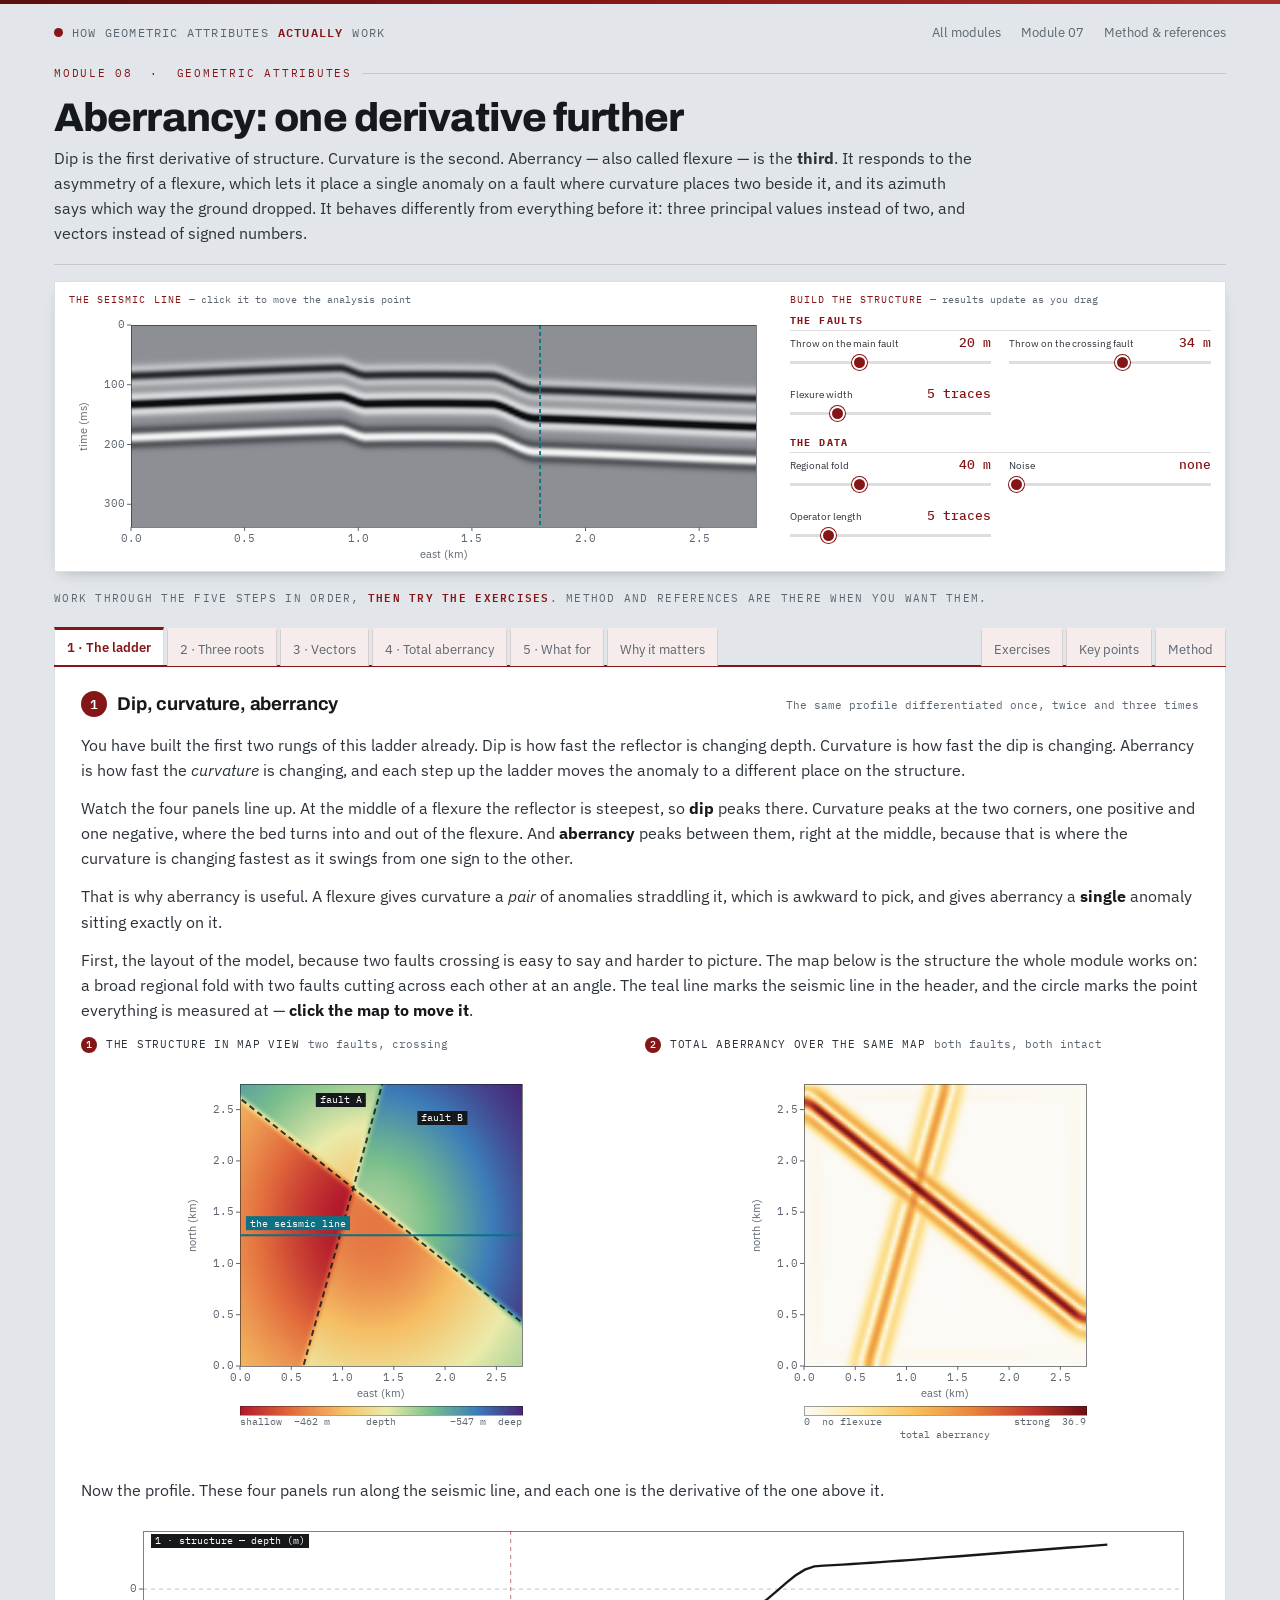
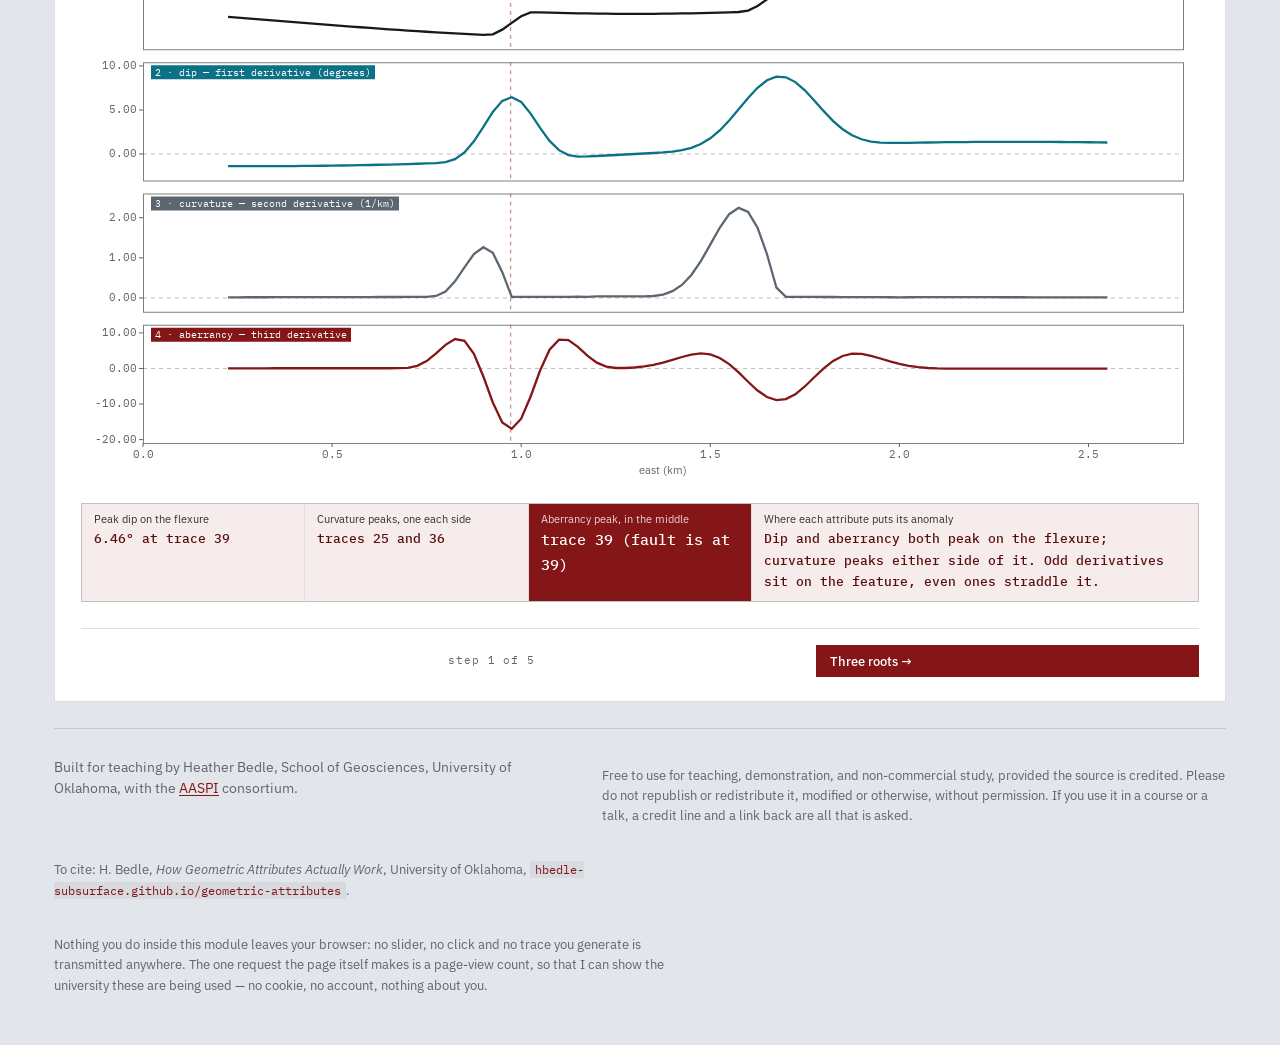
==== commit 3ec0beb0: "Add files via upload" ====
--- a/modules/aberrancy.html
+++ b/modules/aberrancy.html
@@ -17,18 +17,19 @@
     <a class="brand" href="../index.html"><span class="dot"></span>How geometric attributes <b>actually</b> work</a>
     <nav>
       <a href="../index.html">All modules</a>
-      <a href="curvature.html">Module 05</a>
-      <a href="#notes">Method &amp; references</a>
+      <a href="ampcurv.html">Module 07</a>
+      <a href="#tabs" data-tab="pm">Method &amp; references</a>
     </nav>
   </header>
 
   <div class="mod-head">
     <p class="eyebrow">Module 08 &nbsp;·&nbsp; Geometric attributes</p>
     <h1>Aberrancy: one derivative further</h1>
-    <p class="sub">Dip is the first derivative of structure. Curvature is the second. Aberrancy — also called
-      flexure — is the <b>third</b>, and it is the attribute that finds a fault whose throw is too small
-      even to bend the reflector detectably. It behaves differently from everything before it: three
-      principal values instead of two, and vectors instead of signed numbers.</p>
+    <p class="sub">Dip is the first derivative of structure. Curvature is the second. Aberrancy — also
+      called flexure — is the <b>third</b>. It responds to the asymmetry of a flexure, which lets it place
+      a single anomaly on a fault where curvature places two beside it, and its azimuth says which way the
+      ground dropped. It behaves differently from everything before it: three principal values instead of
+      two, and vectors instead of signed numbers.</p>
   </div>
 
   <div class="labhead">
@@ -288,21 +289,18 @@
     <p class="lede">Module 05 walked a fault down in throw and watched coherence go blind while curvature
       kept seeing it. Aberrancy is the next rung down. Take the main fault's throw toward zero and compare
       all three.</p>
-    <p class="lede">A large offset breaks the reflector and coherence finds it. A smaller one only bends the
-      reflector, and curvature finds that. Smaller still and the bend is gentle, but its
+    <p class="lede">A large offset breaks the reflector and coherence finds it. A smaller one only bends
+      the reflector, and curvature finds that. Smaller still and the bend is gentle, but its
       <em>asymmetry</em> survives — the flexure still leans one way — and that is what aberrancy responds
       to.</p>
-    <p class="lede"><b>The chart below is worth reading carefully, because it does not say what people
-      often assume.</b> With one fault on a flat regional and no noise, curvature and aberrancy both fall
-      away in almost exact proportion to the throw: halve the throw and you halve both. Neither has a
-      magic sensitivity the other lacks, and the two lines lie on top of each other.</p>
-    <p class="lede">So where does aberrancy's advantage actually come from? Three places, none of them
-      visible on a noise-free chart. <b>Coherence stops first</b>, and stops hard — below the wavelet's
-      resolution it returns to its no-fault value and simply cannot see the feature, while the two
-      derivatives keep declining smoothly and stay usable. <b>Aberrancy puts one anomaly on the fault</b>
-      where curvature puts two beside it, which matters when the anomaly is faint and you are trying to pick
-      it. And <b>the azimuth tells you which way the ground dropped</b>, which curvature strike cannot.
-      The advantage is in the shape and the readability of the anomaly, not in how slowly it fades.</p>
+    <p class="lede"><b>Read the chart carefully, because it does not say what people often assume.</b> With
+      one fault on a flat regional and no noise, curvature and aberrancy both fall away in almost exact
+      proportion to the throw: halve the throw and you halve both, and the two lines lie on top of each
+      other. Aberrancy does not have a sensitivity that curvature lacks. What it has is a coherence curve
+      that stops first — below the wavelet&rsquo;s resolution coherence returns to its no-fault value and
+      cannot see the feature at all, while both derivatives keep declining smoothly and stay usable — and
+      an anomaly that is easier to read once it is faint. Those advantages are set out in
+      <em>Why it matters</em>.</p>
 
     <canvas id="c5" aria-label="Coherence, curvature and aberrancy responses plotted against fault throw"></canvas>
 
@@ -335,8 +333,10 @@
     <h2 style="font-family:var(--mono);font-size:10.5px;letter-spacing:.15em;text-transform:uppercase;color:var(--crimson);margin:24px 0 12px;padding-bottom:8px;border-bottom:1px solid var(--rule)">
       What it buys</h2>
     <ul class="lede" style="padding-left:20px">
-      <li><b>Faults below curvature's reach.</b> The subseismic flexures that still compartmentalize a
-        reservoir, and that no coherence volume will ever show.</li>
+      <li><b>Faults below coherence's reach.</b> The subseismic flexures that still compartmentalize a
+        reservoir — that is, break it into poorly connected blocks — and that no coherence volume will ever
+        show. Step 5 measures how the three attributes fade as a fault gets smaller: coherence stops
+        abruptly, curvature and aberrancy decline together.</li>
       <li><b>One anomaly on the fault, not two beside it.</b> Curvature straddles a flexure with a positive
         and a negative lineament; aberrancy puts a single one down the middle. That is materially easier to
         autotrack and easier to hand to someone else.</li>
@@ -497,9 +497,12 @@
 
   <section class="nextup" id="nextup" hidden>
     <p class="eyebrow">Next up</p>
-    <h3>09 · Choosing an attribute</h3>
-    <p>One volume containing a fault, a flexure, a channel and an unconformity, with every attribute in this
-      course run over it, so you can see which ones earn their place on which feature.</p>
+    <h3>The end of the chain</h3>
+    <p>That is the last attribute in this set. Dip was estimated first, coherence asked whether the
+      reflector is broken, curvature whether it is bent, aberrancy whether the bend leans, and amplitude
+      curvature asked the bending question about brightness instead of shape. Every one of them was
+      measured in the coordinate system the dip field defines, and inherits whatever that estimate got
+      wrong. Any module in the set can be reopened from the index.</p>
     <a class="btn ghost" href="../index.html">All modules</a>
   </section>
 
@@ -515,11 +518,12 @@
       <p class="lic">Free to use for teaching, demonstration, and non-commercial study, provided the source
         is credited. Please do not republish or redistribute it, modified or otherwise, without permission.
         If you use it in a course or a talk, a credit line and a link back are all that is asked.</p>
-      <p class="lic">Nothing you do in this module leaves your browser. The only thing recorded is that
-        the page was opened, so that I can show the university these are being used &mdash; no cookie, no
-        account, nothing about you.</p>
       <p class="lic">To cite: H. Bedle, <i>How Geometric Attributes Actually Work</i>, University of
-        Oklahoma. <span class="k">SSRN: [article link to follow]</span></p>
+        Oklahoma, <span class="k">hbedle-subsurface.github.io/geometric-attributes</span>.</p>
+      <p class="lic">Nothing you do inside this module leaves your browser: no slider, no click and no
+        trace you generate is transmitted anywhere. The one request the page itself makes is a page-view
+        count, so that I can show the university these are being used &mdash; no cookie, no account,
+        nothing about you.</p>
     </div>
   </footer>
 </div>
@@ -1434,6 +1438,17 @@
     b.addEventListener('click', () => showTab(b.dataset.tab));
   });
 
+  /* The masthead links open a reference tab rather than jumping to an anchor
+     inside a pane that is hidden until its tab is chosen. */
+  document.querySelectorAll('.masthead a[data-tab]').forEach((a) => {
+    a.addEventListener('click', (ev) => {
+      ev.preventDefault();
+      showTab(a.dataset.tab);
+      const strip = $('tabs');
+      if (strip && strip.scrollIntoView) strip.scrollIntoView({ block: 'start' });
+    });
+  });
+
   let heavy = null;
   document.addEventListener('input', (ev) => {
     const key = ev.target && ev.target.dataset && ev.target.dataset.key;
--- a/assets/style.css
+++ b/assets/style.css
@@ -569,7 +569,7 @@
 }
 /* Panels in a row must start at the same height, or their plot boxes will not
    line up. A caption that wraps to two lines in a narrow column would otherwise
-   push its canvas down relative to its neighbours. */
+   push its canvas down relative to its neighbors. */
 .sec-row .sublabel { min-height: 30px; align-content: flex-start; }
 
 .legend {
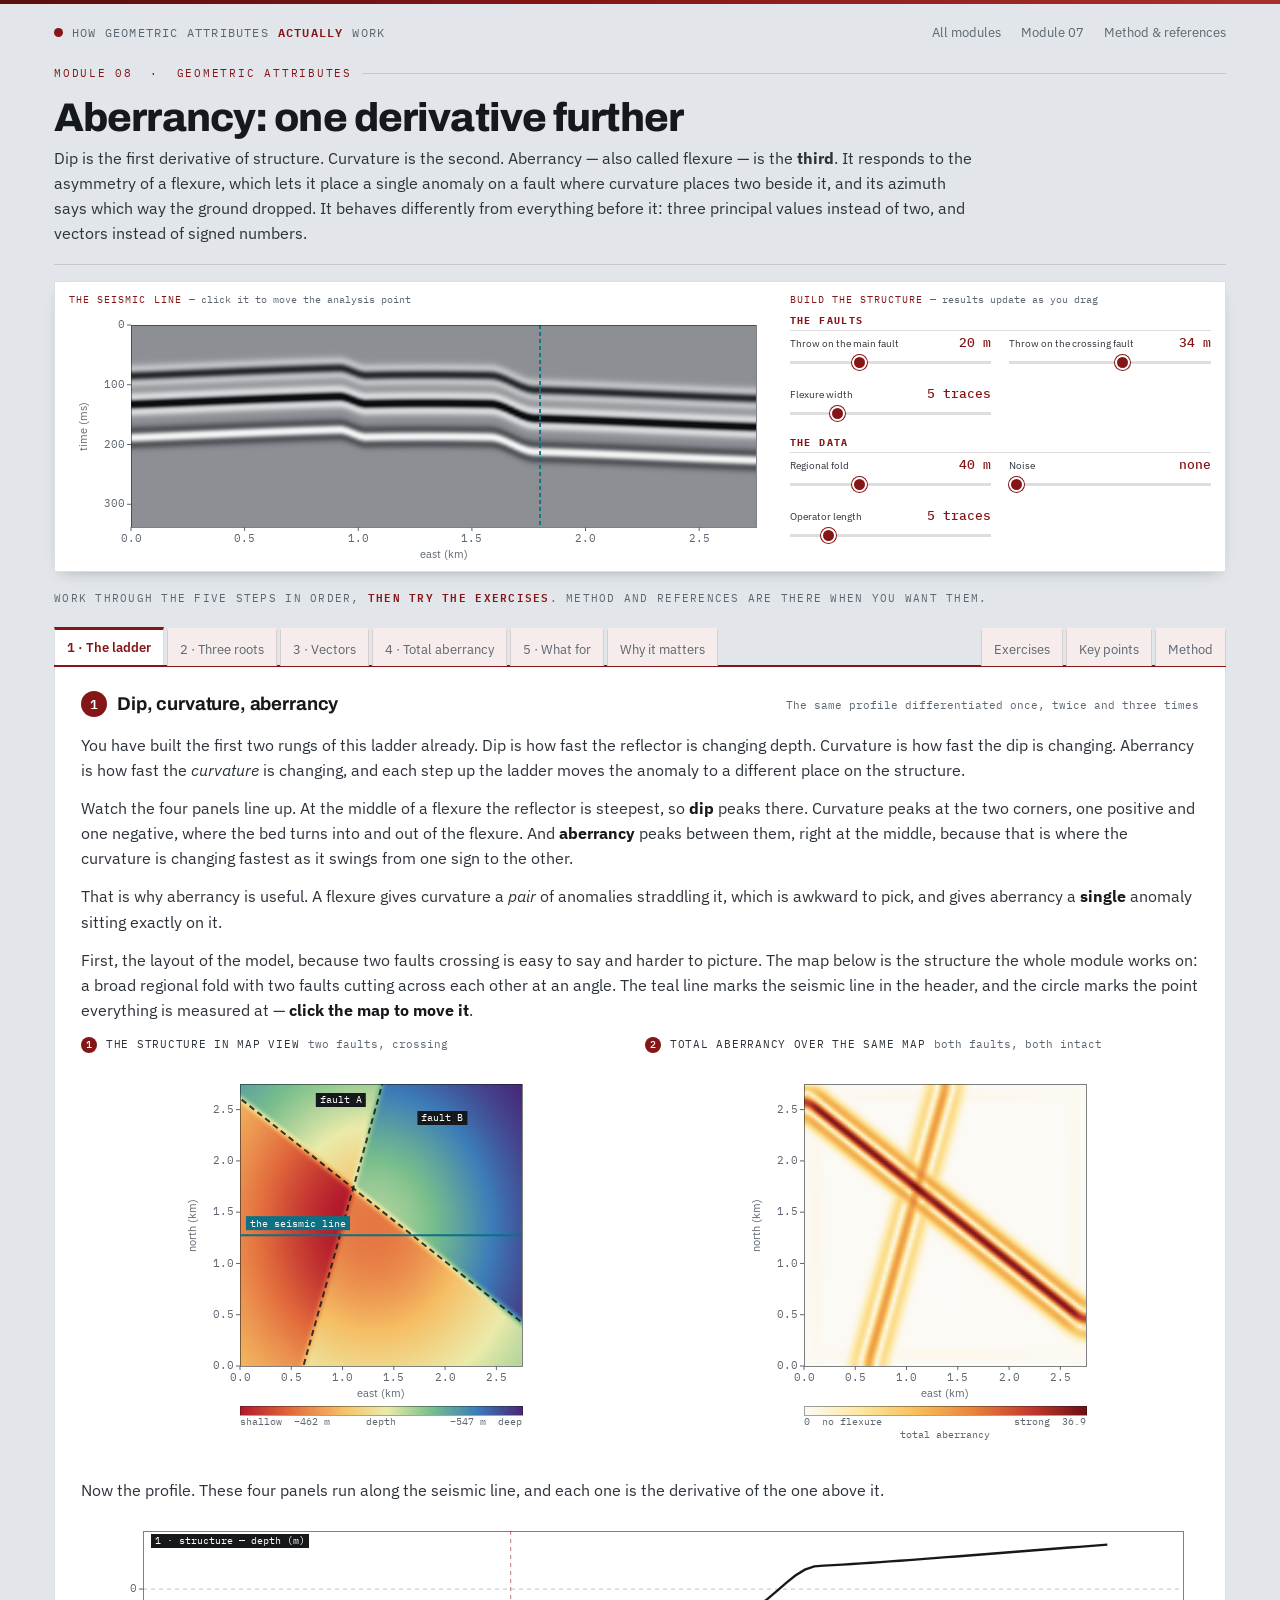
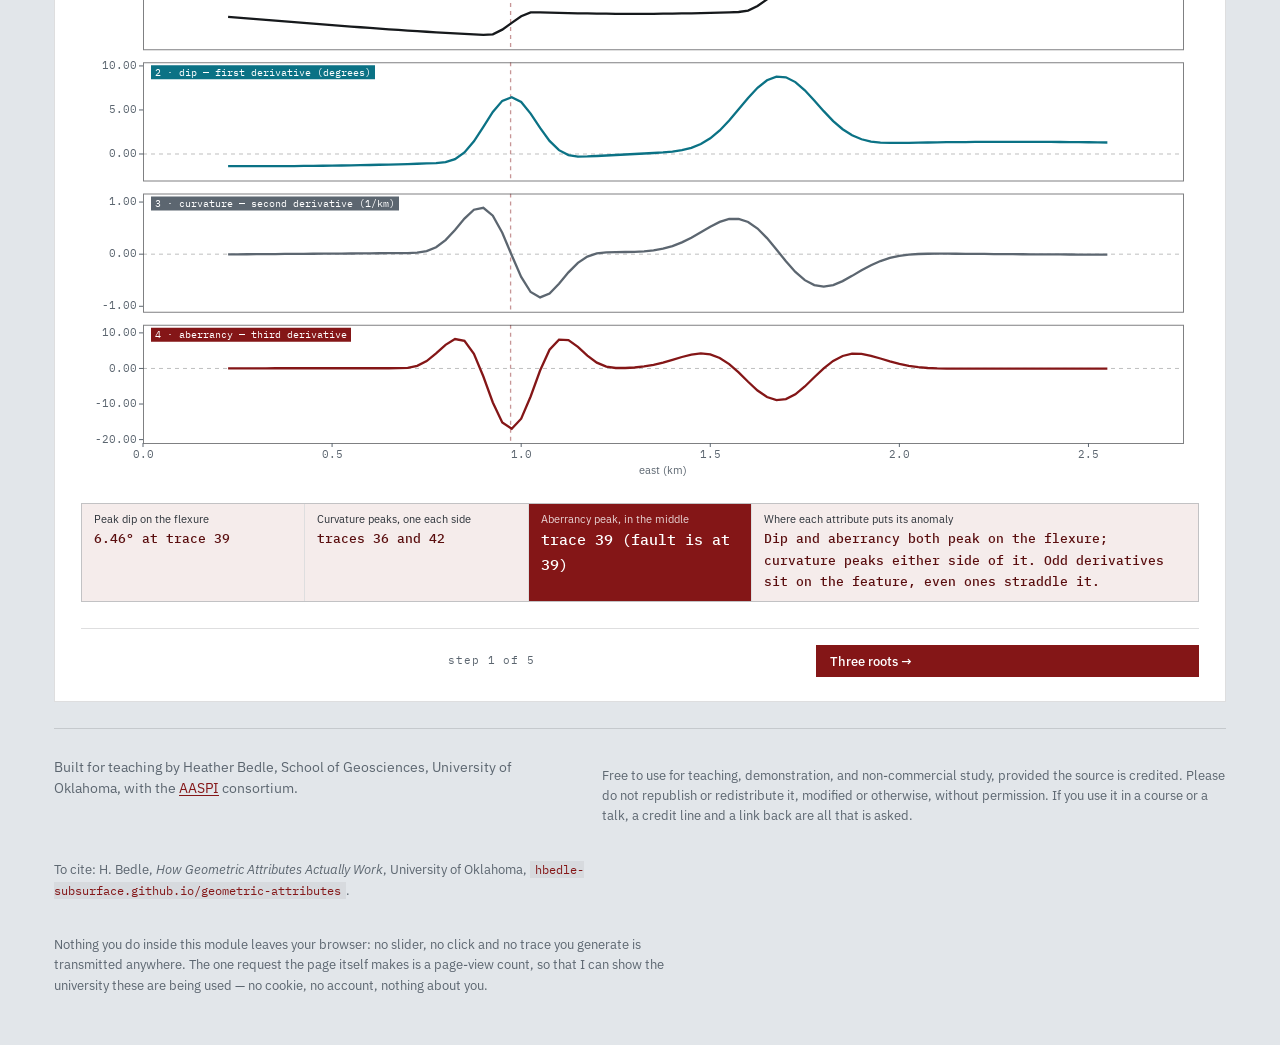
==== commit a6f17e21: "Add files via upload" ====
--- a/modules/aberrancy.html
+++ b/modules/aberrancy.html
@@ -297,7 +297,7 @@
       one fault on a flat regional and no noise, curvature and aberrancy both fall away in almost exact
       proportion to the throw: halve the throw and you halve both, and the two lines lie on top of each
       other. Aberrancy does not have a sensitivity that curvature lacks. What it has is a coherence curve
-      that stops first — below the wavelet&rsquo;s resolution coherence returns to its no-fault value and
+      that stops first — below the wavelet's resolution coherence returns to its no-fault value and
       cannot see the feature at all, while both derivatives keep declining smoothly and stay usable — and
       an anomaly that is easier to read once it is faint. Those advantages are set out in
       <em>Why it matters</em>.</p>
@@ -529,6 +529,7 @@
 </div>
 
 <script src="../assets/count.js"></script>
+<script src="../assets/popout.js"></script>
 <script src="../assets/seismic.js"></script>
 <script src="../assets/attributes.js"></script>
 <script>
@@ -706,7 +707,7 @@
       totM[i] = Math.hypot(sx, sy);
       totA[i] = Math.atan2(sy, sx) / DEG;
     }
-    FIELD = { k1, totM, totA, maxM, intM, minM, zxxx, zxxy, zxyy, zyyy, zx: zxs };
+    FIELD = { k1, totM, totA, maxM, intM, minM, zxx: xx, zxxx, zxxy, zxyy, zyyy, zx: zxs };
   }
 
   const apparent = (i, phDeg) => {
@@ -917,7 +918,7 @@
       const i = iy * NG + ix;
       zs.push(Z[i]);
       ds.push(Math.atan(FIELD.zx[i]) / DEG);
-      ks.push(FIELD.k1[i] * 1000);
+      ks.push(FIELD.zxx[i] * 1000);
       as.push(apparent(i, 0) * ASC);
     }
     const sets = [
@@ -960,9 +961,13 @@
     });
 
     const fxi = Math.round(40 + 0.28 * (iy - 55));
+    /* Panels 2, 3 and 4 are all derivatives of the same profile, so the
+       second derivative is signed and the fault's curvature pair straddles it
+       naturally. The window is kept clear of the regional fold crest. */
+    const SPAN1 = Math.min(12, Math.max(5, 2 * Math.max(1, S.width) + S.smooth));
     const near = (arr, sign) => {
       let best = sign > 0 ? -Infinity : Infinity, bi = fxi;
-      for (let ix = Math.max(EDGE, fxi - 14); ix <= Math.min(NG - EDGE, fxi + 14); ix++) {
+      for (let ix = Math.max(EDGE, fxi - SPAN1); ix <= Math.min(NG - EDGE, fxi + SPAN1); ix++) {
         if (sign > 0 ? arr[ix] > best : arr[ix] < best) { best = arr[ix]; bi = ix; }
       }
       return { v: best, i: bi };
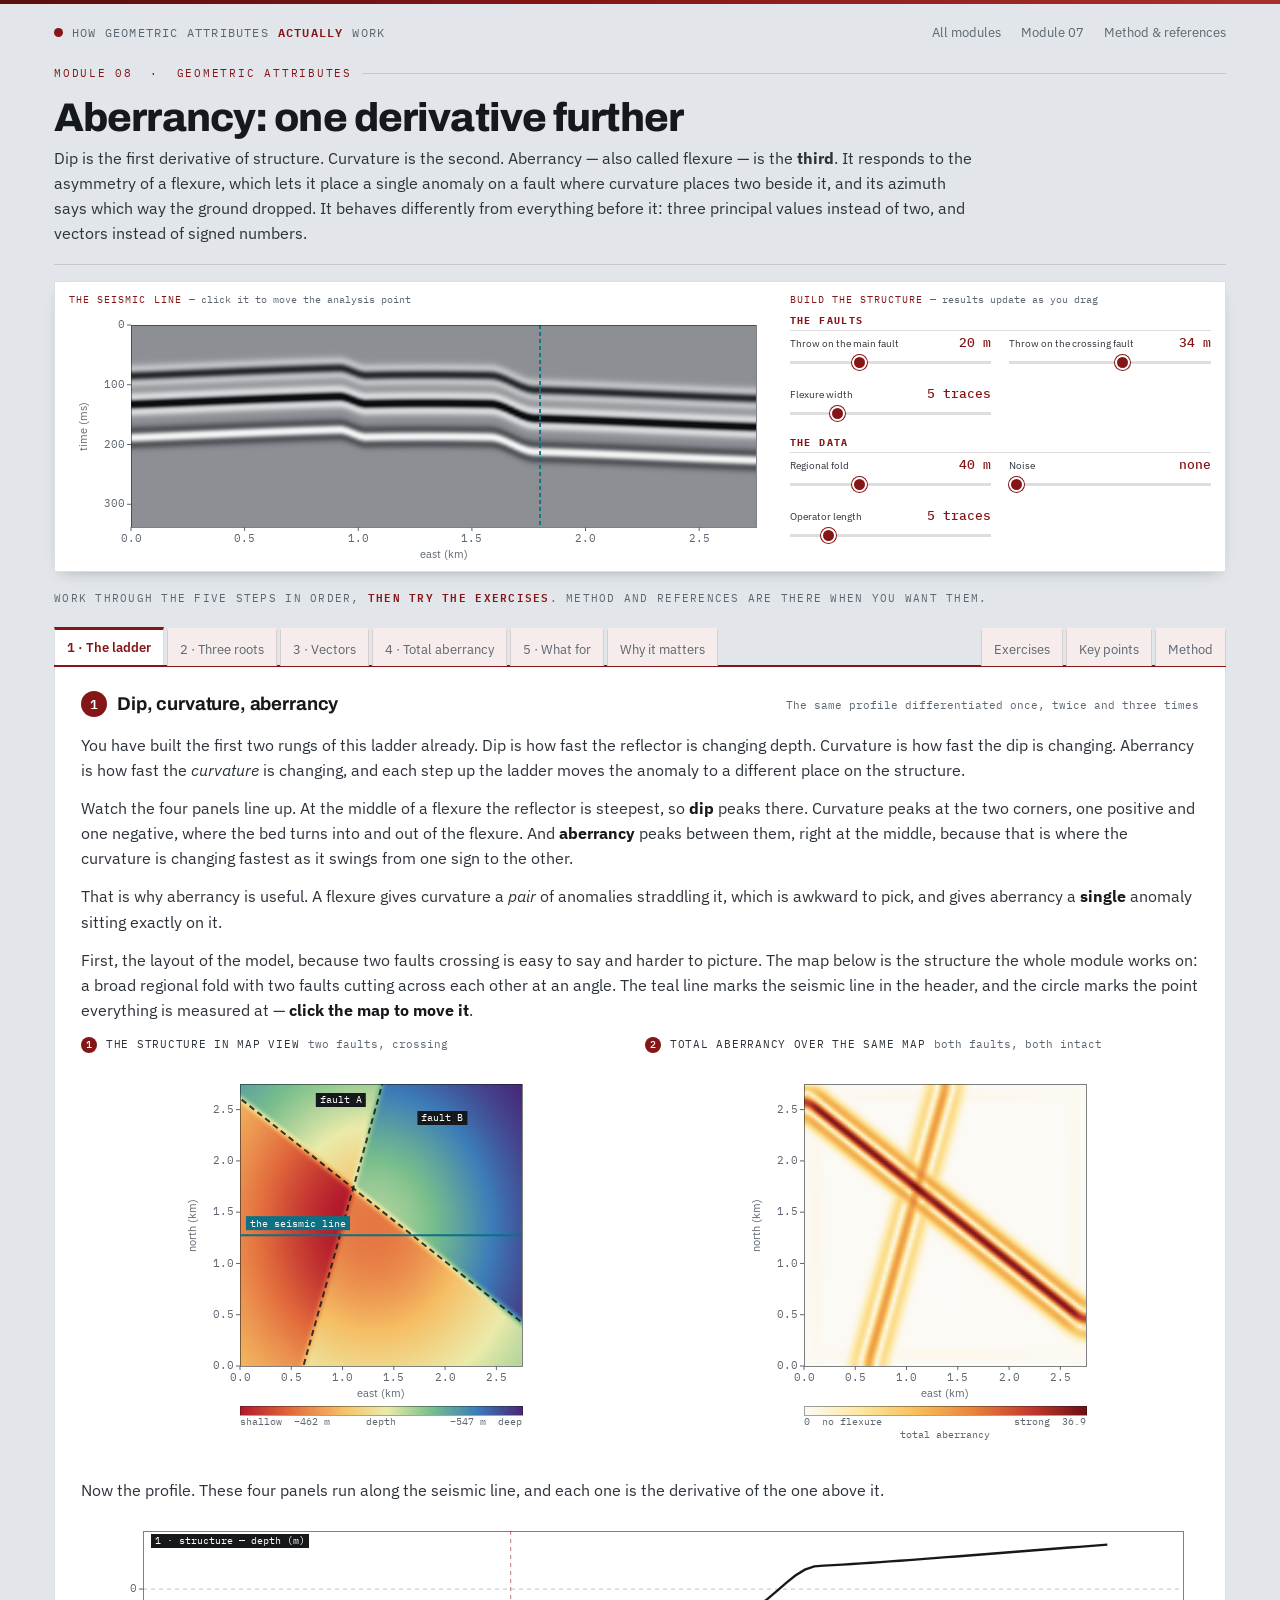
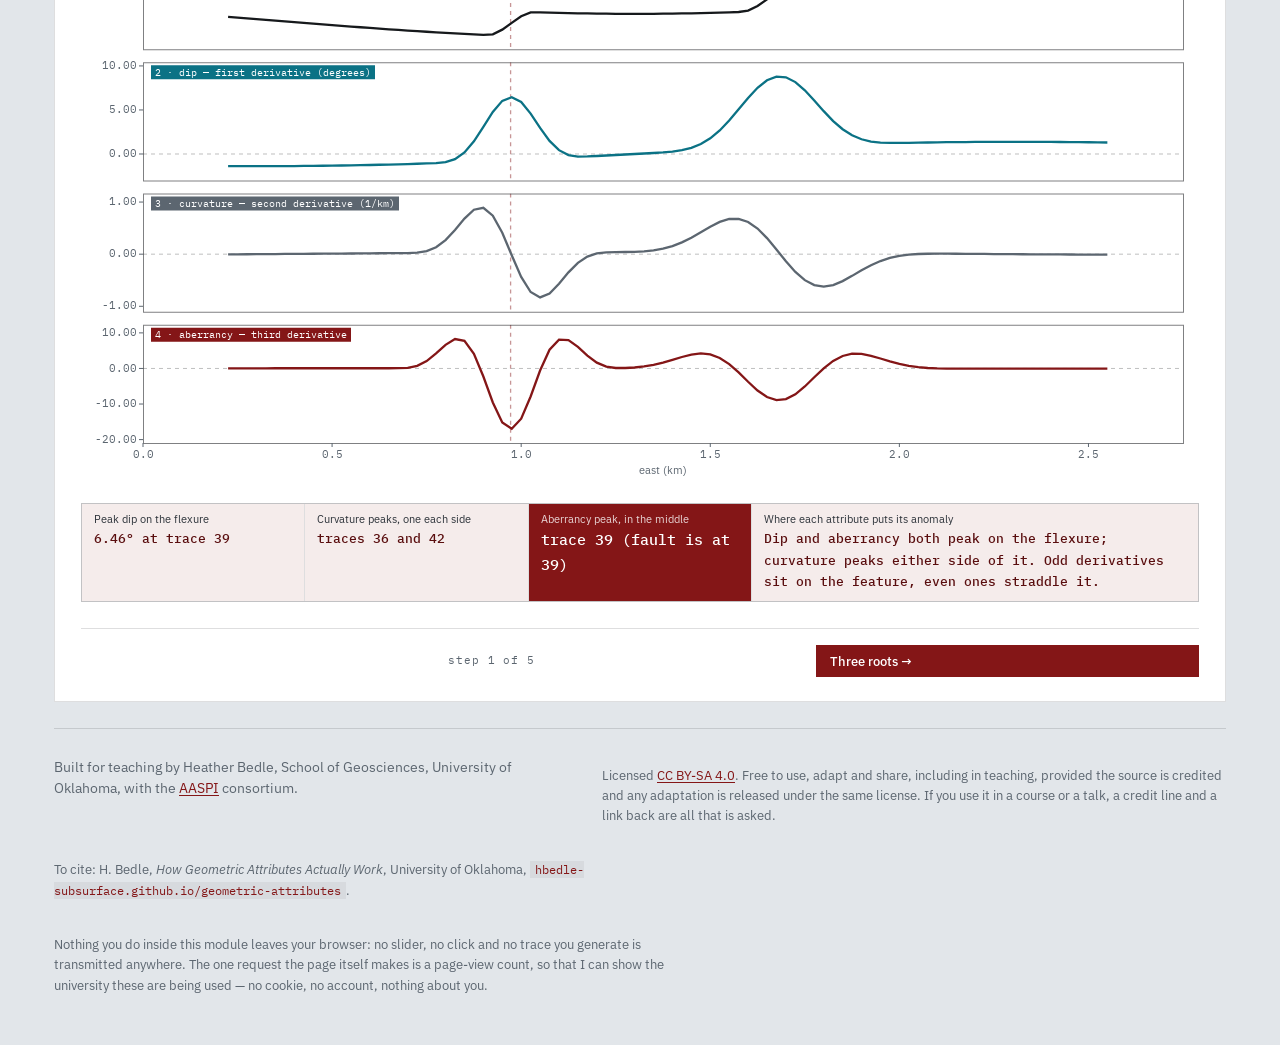
==== commit b7e41dd9: "Add files via upload" ====
--- a/modules/aberrancy.html
+++ b/modules/aberrancy.html
@@ -293,16 +293,38 @@
       the reflector, and curvature finds that. Smaller still and the bend is gentle, but its
       <em>asymmetry</em> survives — the flexure still leans one way — and that is what aberrancy responds
       to.</p>
-    <p class="lede"><b>Read the chart carefully, because it does not say what people often assume.</b> With
-      one fault on a flat regional and no noise, curvature and aberrancy both fall away in almost exact
-      proportion to the throw: halve the throw and you halve both, and the two lines lie on top of each
-      other. Aberrancy does not have a sensitivity that curvature lacks. What it has is a coherence curve
-      that stops first — below the wavelet's resolution coherence returns to its no-fault value and
-      cannot see the feature at all, while both derivatives keep declining smoothly and stay usable — and
-      an anomaly that is easier to read once it is faint. Those advantages are set out in
-      <em>Why it matters</em>.</p>
+    <p class="lede"><b>Read the chart carefully, because it does not say what people often assume.</b>
+      Aberrancy does not have a sensitivity that curvature lacks. The two derivative curves sit on top of
+      each other, and they have to: both are linear in the throw, so halving the throw halves both. Any
+      chart of these two against throw is going to show one line. The comparison worth making is against
+      <b>coherence</b>, the teal curve.</p>
+
+    <p class="lede">Coherence behaves differently at both ends. At large throws it saturates — the
+      reflector is already fully broken, so making the fault bigger cannot break it further. At small
+      throws it does the opposite and gives up completely: once the offset drops under the wavelet's
+      resolution the traces either side of the fault look the same again, coherence returns to its
+      no-fault value, and it reports nothing at all. Watch the teal line flatten off at the top of the
+      chart and dive toward the floor at the left, while the two derivative lines climb in a straight
+      line out of the left-hand corner.</p>
+
+    <p class="lede"><b>Put the noise slider up to 6% and the gap opens properly.</b> On perfectly clean
+      data coherence never quite goes blind, because there is nothing to hide a small offset in — given
+      enough precision a semblance window can detect an arbitrarily small break. Blindness is a
+      signal-to-noise limit, not a property of the wavelet alone, so it only appears once there is noise
+      to lose the signal in. At 6% the teal curve reads zero out to about 6 m of throw while curvature
+      and aberrancy are already at a fifth of their full-throw response. That gap is the case for
+      computing a derivative attribute: not that it is more sensitive at any given throw, but that it
+      keeps working after coherence has stopped. Aberrancy's own
+      advantages over curvature are different ones — where the anomaly sits and which way it points —
+      and they are set out in <em>Why it matters</em>.</p>
 
     <canvas id="c5" aria-label="Coherence, curvature and aberrancy responses plotted against fault throw"></canvas>
+
+    <p class="legend prose">The ladder is measured on <b>one fault on a flat regional</b>: the crossing
+      fault and the regional fold are set aside and the main throw is swept from 0 to 60 m, so that what
+      the chart shows is the response to that fault alone. Those three sliders therefore do not move the
+      curves — the vertical marker and the readouts below follow the throw, but the lines do not. Noise
+      and operator length do move them, and are worth sweeping.</p>
 
     <div class="stats" style="margin-top:14px">
       <div class="stat"><span>Throw now</span><b id="s5a">—</b></div>
@@ -515,9 +537,10 @@
     <div class="foot-grid">
       <p>Built for teaching by Heather Bedle, School of Geosciences, University of Oklahoma, with the
         <a href="https://www.ou.edu/mcee/labs/aaspi">AASPI</a> consortium.</p>
-      <p class="lic">Free to use for teaching, demonstration, and non-commercial study, provided the source
-        is credited. Please do not republish or redistribute it, modified or otherwise, without permission.
-        If you use it in a course or a talk, a credit line and a link back are all that is asked.</p>
+      <p class="lic">Licensed <a href="https://creativecommons.org/licenses/by-sa/4.0/">CC BY-SA 4.0</a>.
+        Free to use, adapt and share, including in teaching, provided the source is credited and any
+        adaptation is released under the same license. If you use it in a course or a talk, a credit line
+        and a link back are all that is asked.</p>
       <p class="lic">To cite: H. Bedle, <i>How Geometric Attributes Actually Work</i>, University of
         Oklahoma, <span class="k">hbedle-subsurface.github.io/geometric-attributes</span>.</p>
       <p class="lic">Nothing you do inside this module leaves your browser: no slider, no click and no
@@ -1290,15 +1313,69 @@
   /* ------------------------------- step 5 ------------------------------ */
 
   let LADDER = [];
+  let LADDER_KEY = '';
+
   /* The ladder has to isolate one fault. Measured on the full model, the
      strongest curvature along fault A's trace is contributed by the crossing
      fault and the fold, so it never moves as A's throw changes and the curve
-     comes out flat — an artifact of the measurement, not of curvature. */
-  function buildLadder() {
+     comes out flat — an artifact of the measurement, not of curvature.
+
+     So the crossing fault and the fold are set aside here and the main throw
+     is swept. That means the throw sliders and the fold slider cannot move
+     this chart, which the panel text says out loud. What does move it is
+     flexure width, noise and operator length, and those three are the cache
+     key: rebuilding costs eleven full field computations, so it is worth not
+     doing when the reader is only dragging a throw. */
+  function ladderKey() {
+    return [S.width, S.noise, S.smooth].join('|');
+  }
+
+  /* Coherence on the same ladder, so the chart carries the claim the module
+     actually makes. Curvature and aberrancy are both linear in the throw, so
+     on clean data their two curves are forced to be the same straight line
+     and nothing can be read off them. Coherence is the one that behaves
+     differently: below the wavelet's resolution it returns to its no-fault
+     value and stops responding at all. */
+  const LADWAV = SEIS.makeWavelet({ type: 'ricker', f: 30 });
+  function ladderCoherence() {
+    const J = 5, K = 21, half = (J - 1) / 2, kHalf = (K - 1) / 2;
+    const g = new Float32Array(J * K);
+    let worst = 1;
+    for (let iy = EDGE + 8; iy < NG - EDGE - 8; iy += 6) {
+      const ixF = Math.round(40 + 0.28 * (iy - 55));
+      const tr = [];
+      for (let j = 0; j < J; j++) {
+        const ix = clamp(ixF - half + j, 0, NG - 1);
+        const t0 = 72 + (Z[iy * NG + ix] * 2 / SVEL) * 1000 / (SDT * 1000);
+        tr.push(SEIS.traceFromSpikes([
+          { t: (t0 - 24) * SDT, r: 0.06 }, { t: t0 * SDT, r: 0.1 },
+          { t: (t0 + 28) * SDT, r: -0.07 },
+        ], 0, SDT, ST, LADWAV));
+      }
+      const tC = Math.round(72 + (Z[iy * NG + ixF] * 2 / SVEL) * 1000 / (SDT * 1000));
+      for (let j = 0; j < J; j++) {
+        for (let k = 0; k < K; k++) {
+          g[j * K + k] = tr[j][clamp(tC - kHalf + k, 0, ST - 1)];
+        }
+      }
+      worst = Math.min(worst, ATTR.semblance(g, J, K));
+    }
+    return worst;
+  }
+
+  function buildLadder(force) {
+    const key = ladderKey();
+    if (!force && key === LADDER_KEY && LADDER.length) return;
     const keep = { t: S.throw, t2: S.throw2, f: S.fold };
     S.throw2 = 0; S.fold = 0;
     LADDER = [];
-    for (let t = 0; t <= 60; t += 6) {
+    /* Unevenly spaced on purpose. Everything interesting happens below about
+       15 m, where the fault drops under the wavelet's resolution and
+       coherence stops responding, so the rungs are packed there and thinned
+       out at the top where all three curves are just large. */
+    const RUNGS = [0, 2, 4, 6, 9, 12, 16, 21, 30, 42, 60];
+    for (let n = 0; n < RUNGS.length; n++) {
+      const t = RUNGS[n];
       S.throw = t; buildSurface(); computeField();
       let k = 0, a = 0;
       for (let iy = EDGE + 6; iy < NG - EDGE - 6; iy += 3) {
@@ -1309,22 +1386,36 @@
           a = Math.max(a, FIELD.totM[j] * ASC);
         }
       }
-      LADDER.push({ t, k, a });
-    }
+      LADDER.push({ t, k, a, c: ladderCoherence() });
+    }
+    /* Coherence is plotted as its departure from a flat, unfaulted reflector,
+       so that all three curves read the same way: zero means the attribute is
+       not responding to the fault, one means it responds as strongly as it
+       does at 60 m. */
+    const c0 = LADDER[0].c;
+    LADDER.forEach((d) => { d.cd = Math.max(0, c0 - d.c); });
+    LADDER_KEY = key;
     S.throw = keep.t; S.throw2 = keep.t2; S.fold = keep.f;
     buildSurface(); computeField();
   }
 
   function drawStep5() {
+    /* Built here rather than at startup: eleven field computations is most of
+       the module's load time, and a reader who never opens step 5 should not
+       pay for it. buildLadder caches on width, noise and operator length, so
+       this is a no-op on every call after the first. */
+    buildLadder();
     const w = pw($('c5')), h = 300;
     const ctx = SEIS.fitCanvas($('c5'), w, h);
     ctx.clearRect(0, 0, w, h);
     const R = { x: 62, y: 16, w: w - 78, h: h - 16 - 46 };
-    let kMax = 1e-9, aMax = 1e-9;
-    LADDER.forEach((d) => { kMax = Math.max(kMax, d.k); aMax = Math.max(aMax, d.a); });
+    let kMax = 1e-9, aMax = 1e-9, cMax = 1e-9;
+    LADDER.forEach((d) => {
+      kMax = Math.max(kMax, d.k); aMax = Math.max(aMax, d.a); cMax = Math.max(cMax, d.cd);
+    });
     const X = (t) => R.x + (t / 60) * R.w;
     const Y = (u) => R.y + R.h - u * R.h;
-    SEIS.axisLeft(ctx, R, 0, 1, 'response, as a share of its 60 m value', (v) => v.toFixed(1),
+    SEIS.axisLeft(ctx, R, 0, 1, 'response to the fault, as a share of its 60 m value', (v) => v.toFixed(1),
       { flip: true, grid: true, ticks: 5 });
     ctx.save();
     ctx.beginPath(); ctx.rect(R.x, R.y, R.w, R.h); ctx.clip();
@@ -1337,6 +1428,7 @@
       ctx.fillStyle = col;
       LADDER.forEach((d) => { ctx.beginPath(); ctx.arc(X(d.t), Y(d[key] / mx), 2.8, 0, 6.2832); ctx.fill(); });
     };
+    line('cd', cMax, TEAL);
     line('k', kMax, SLATE);
     line('a', aMax, CRIM);
     ctx.strokeStyle = INK; ctx.lineWidth = 1.4;
@@ -1346,6 +1438,7 @@
     SEIS.axisBottom(ctx, R, 0, 60, 'fault throw (m)', (v) => v.toFixed(0), { ticks: 7 });
     SEIS.tag(ctx, R.x + 10, R.y + 10, 'aberrancy', CRIM);
     SEIS.tag(ctx, R.x + 10, R.y + 28, 'curvature', SLATE);
+    SEIS.tag(ctx, R.x + 10, R.y + 46, 'coherence', TEAL);
 
     const now = LADDER.reduce((p, d) => (Math.abs(d.t - S.throw) < Math.abs(p.t - S.throw) ? d : p),
       LADDER[0]);
@@ -1355,10 +1448,12 @@
     $('s5c').textContent = now.a.toFixed(2);
     $('s5d').textContent = big.a > 0 ? (100 * now.a / big.a).toFixed(0) + '%' : '\u2014';
     const kShare = big.k > 0 ? (100 * now.k / big.k).toFixed(0) : '\u2014';
-    $('s5e').textContent = 'At this throw curvature is at ' + kShare + '% of its full-throw value and '
+    const cShare = big.cd > 0 ? (100 * now.cd / big.cd).toFixed(0) : '\u2014';
+    $('s5e').textContent = 'At this throw curvature is at ' + kShare + '% of its full-throw value, '
       + 'aberrancy at ' + (big.a > 0 ? (100 * now.a / big.a).toFixed(0) : '\u2014')
-      + '%. They track each other almost exactly, which is the point: on clean data neither decays faster. '
-      + 'The difference shows up in noise, in where the anomaly sits, and in the azimuth.';
+      + '%, and coherence at ' + cShare + '%. The two derivatives track each other almost exactly, '
+      + 'because both are linear in the throw. Coherence is the one that behaves differently: watch it '
+      + 'fall away to nothing well before they do.';
   }
 
   /* =====================================================================
@@ -1462,7 +1557,6 @@
     buildSurface(); computeField(); drawAll(); saveState();
     clearTimeout(heavy);
     heavy = setTimeout(() => {
-      buildLadder();
       if (visible('p5')) drawStep5();
     }, 180);
   });
@@ -1493,7 +1587,6 @@
 
   buildSurface();
   computeField();
-  buildLadder();
   buildStepNav();
   showTab(PANES.indexOf(S.tab) >= 0 ? S.tab : 'p1');
   document.fonts && document.fonts.ready.then(drawAll);
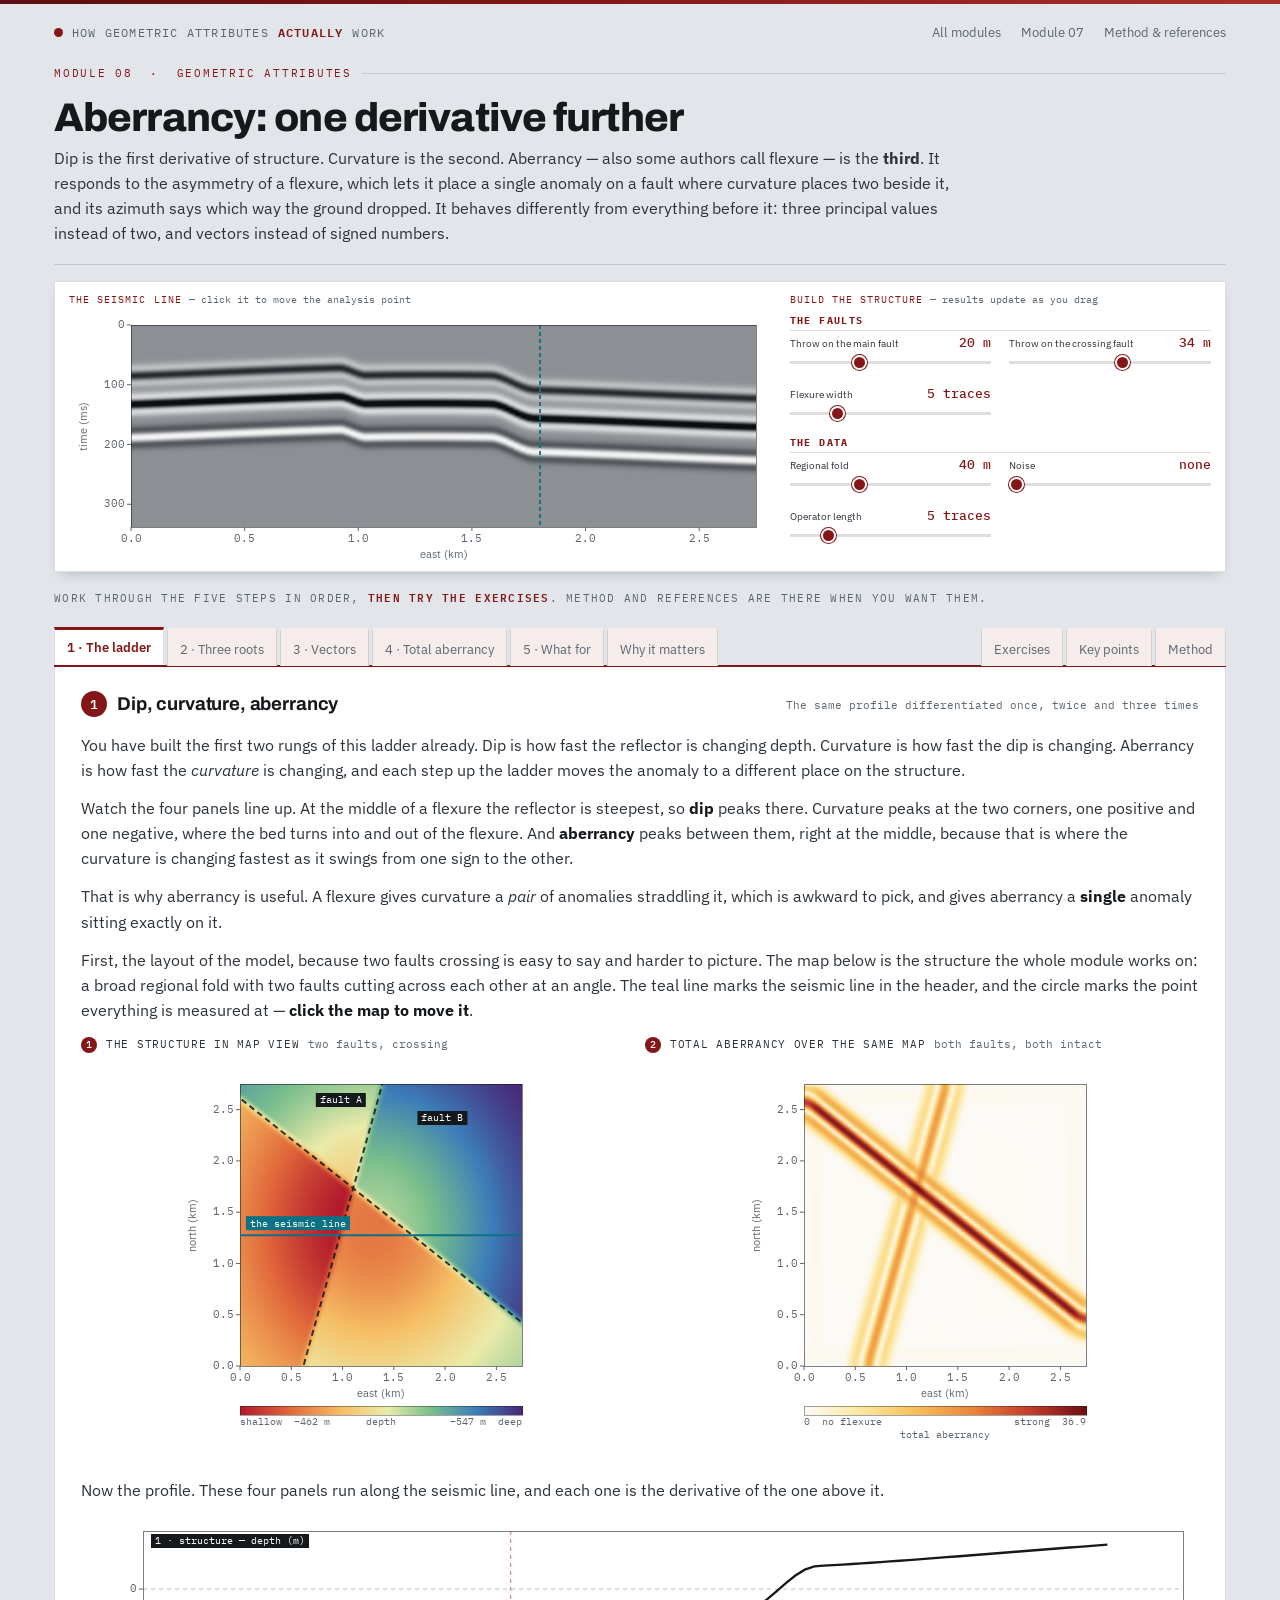
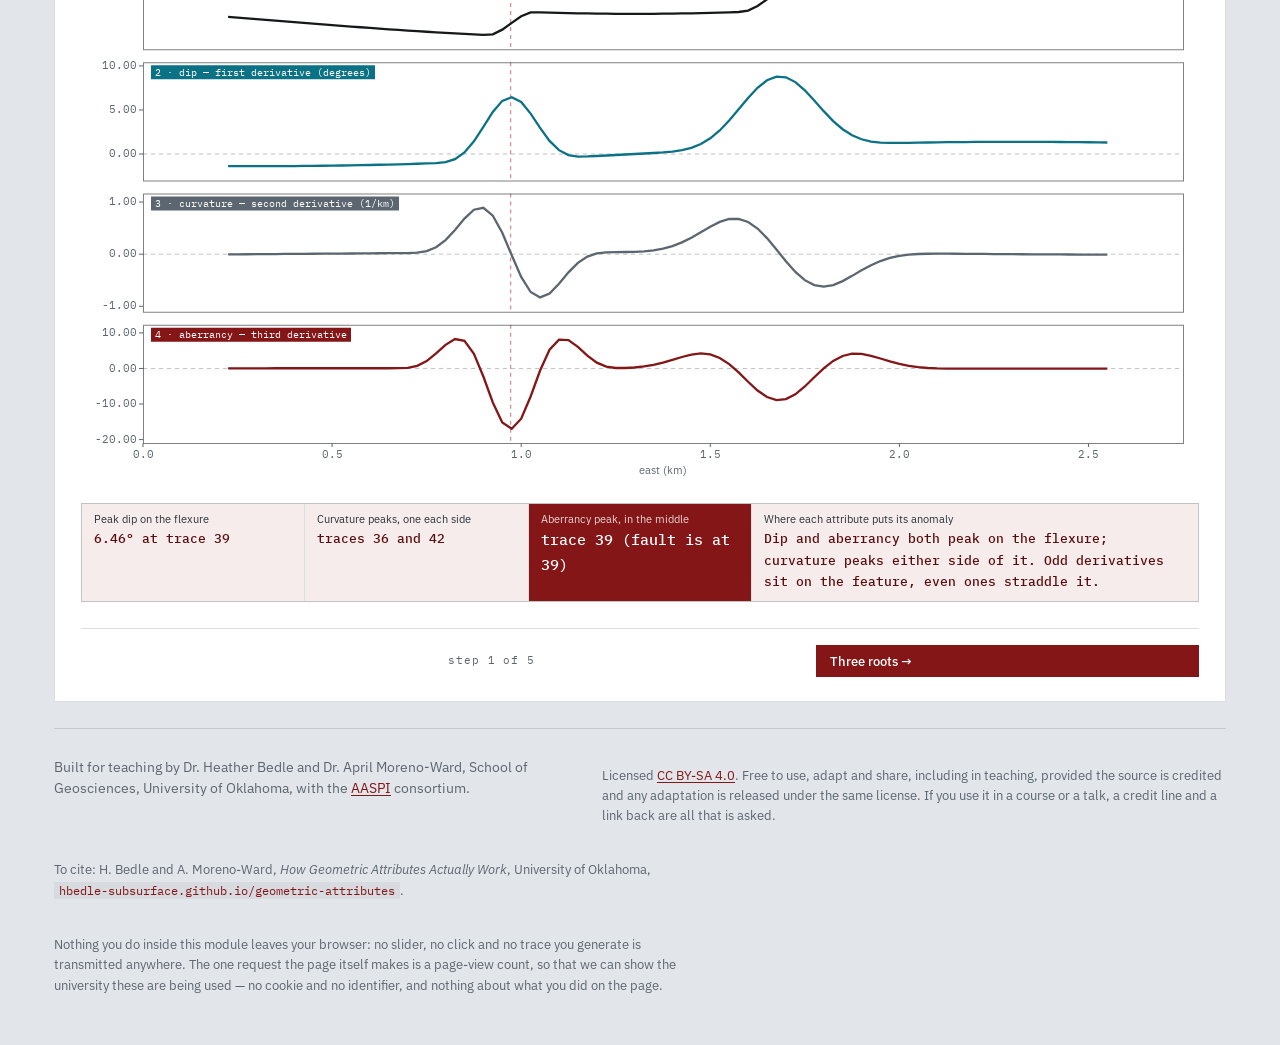
==== commit 5ae99587: "Add files via upload" ====
--- a/modules/aberrancy.html
+++ b/modules/aberrancy.html
@@ -4,7 +4,7 @@
 <meta charset="utf-8">
 <meta name="viewport" content="width=device-width, initial-scale=1">
 <title>Aberrancy | How Geometric Attributes Actually Work</title>
-<meta name="description" content="Aberrancy, also called flexure: the third derivative of structure. Why there are three principal aberrancies rather than two, why they are vectors rather than signed values, and why the total aberrancy vector is the one you display.">
+<meta name="description" content="Aberrancy, which part of the literature calls flexure: the third derivative of structure. Why there are three principal aberrancies rather than two, why they are vectors rather than signed values, and why the total aberrancy vector is the one you display.">
 <link rel="preconnect" href="https://fonts.googleapis.com">
 <link rel="preconnect" href="https://fonts.gstatic.com" crossorigin>
 <link href="https://fonts.googleapis.com/css2?family=Archivo:wght@600;700;800&family=IBM+Plex+Mono:wght@400;500&family=IBM+Plex+Sans:wght@400;500;600&display=swap" rel="stylesheet">
@@ -26,7 +26,7 @@
     <p class="eyebrow">Module 08 &nbsp;·&nbsp; Geometric attributes</p>
     <h1>Aberrancy: one derivative further</h1>
     <p class="sub">Dip is the first derivative of structure. Curvature is the second. Aberrancy — also
-      called flexure — is the <b>third</b>. It responds to the asymmetry of a flexure, which lets it place
+      some authors call flexure — is the <b>third</b>. It responds to the asymmetry of a flexure, which lets it place
       a single anomaly on a fault where curvature places two beside it, and its azimuth says which way the
       ground dropped. It behaves differently from everything before it: three principal values instead of
       two, and vectors instead of signed numbers.</p>
@@ -159,7 +159,7 @@
       watch the count change. Where the structure is locally one-dimensional — a single fault, a simple
       flank — the cubic degenerates and you get one dominant direction. All three appear only where two
       structural trends interfere, such as near the crossing of the two faults, which is where the analysis
-      point starts. On this surface that is genuinely rare: fewer than one point in three hundred shows
+      point starts. On this surface that is genuinely rare: well under one point in a hundred shows
       three well-separated roots. That is worth knowing before you go looking for the intermediate and
       minimum volumes in your own data.</p>
 
@@ -220,8 +220,10 @@
     <div class="legend prose">
       <span>The azimuth map uses a full 360° cyclic color scale, not the 180° one that dip azimuth and
         curvature strike use. That difference is the whole point: strike is an orientation and wraps at
-        180°, while an aberrancy azimuth is a direction and wraps at 360°. The two sides of a fault get
-        opposite colors here, where a strike map would give them the same one.</span>
+        180°, while an aberrancy azimuth is a direction and wraps at 360°. Along a fault the color stays
+        the same, because the ground drops the same way all along it. Across one it reverses, because the
+        central anomaly on the flexure and the weaker lobes flanking it point opposite ways. A strike map
+        gives all of that a single color and can distinguish none of it.</span>
     </div>
 
     <div class="stats">
@@ -311,8 +313,8 @@
       data coherence never quite goes blind, because there is nothing to hide a small offset in — given
       enough precision a semblance window can detect an arbitrarily small break. Blindness is a
       signal-to-noise limit, not a property of the wavelet alone, so it only appears once there is noise
-      to lose the signal in. At 6% the teal curve reads zero out to about 6 m of throw while curvature
-      and aberrancy are already at a fifth of their full-throw response. That gap is the case for
+      to lose the signal in. At that setting the teal curve reads zero out to several meters of throw while curvature
+      and aberrancy are already well up from the floor. That gap is the case for
       computing a derivative attribute: not that it is more sensitive at any given throw, but that it
       keeps working after coherence has stopped. Aberrancy's own
       advantages over curvature are different ones — where the anomaly sits and which way it points —
@@ -409,10 +411,10 @@
           <details class="reveal"><summary>Hint</summary><span class="ans">Look first at the
             three little sweeps at the top of the step: dip turns once, curvature twice, aberrancy three
             times &mdash; one extra turn per derivative, and that is the whole of it. At the
-            starting point, near where the two faults cross, there are three: around 23°, 88° and 145°, so
-            the gaps are 65° and 57° — nothing like curvature's rigid ninety. Now click elsewhere on the
+            starting point, near where the two faults cross, there are three, and the gaps between them are
+            unequal and nothing like curvature's rigid ninety. Now click elsewhere on the
             line. Over most of this surface only one root survives, because a single smoothed fault is
-            locally one-dimensional and the cubic degenerates. Fewer than one point in three hundred here
+            locally one-dimensional and the cubic degenerates. Well under one point in a hundred here
             has three well-separated roots. That irregularity, and the fact that the number of roots is not
             even fixed, is why no eigenvalue shortcut exists and the extrema must be found by searching the
             azimuth — exactly as module 01 searched for dip.</span></details></li>
@@ -438,9 +440,9 @@
         <li><b>Find the cost.</b> Set the operator length to 3 and put the noise up to about 16%.
           <details class="reveal"><summary>Hint</summary><span class="ans">Aberrancy is the
             first attribute to fall apart, before curvature and long before coherence. On this model it goes
-            wrong quickly and quietly: by 8% noise at an operator length of 3, the aberrancy peak has moved
-            off the fault altogether &mdash; it reports trace 34 when the fault is at 39 &mdash; and it goes
-            on reporting a confident peak in the wrong place as the noise rises. A third derivative
+            wrong quickly and quietly: at an operator length of 3 it takes only a few percent of noise
+            before the peak moves off the fault altogether, landing several traces to one side of it, and
+            it goes on reporting a confident peak in that wrong place as the noise rises. A third derivative
             multiplies the high wavenumbers three times over, so any noise in the dip field arrives cubed.
             Raising the operator length rescues it, at the usual cost of losing the narrowest features. In
             practice aberrancy demands the cleanest dip volume of anything in this course, which is another
@@ -455,7 +457,8 @@
       <h3>The main points</h3>
       <ul>
         <li><b>Aberrancy is the third derivative of structure.</b> Dip is the first, curvature the second.
-          It is also called flexure.</li>
+          Part of the literature calls it flexure instead; the Method tab sets out which word means
+          which quantity.</li>
         <li><b>It puts one anomaly on the feature.</b> Curvature straddles a flexure with a positive and a
           negative anomaly; aberrancy sits on it with a single one.</li>
         <li><b>There are three principal aberrancies, not two.</b> A cubic has three roots, they are not
@@ -487,6 +490,14 @@
         vector sum of the three, which is what AASPI outputs by default as
         <span class="k">ab_tot_mag</span> and <span class="k">ab_tot_azim</span>; the individual roots are
         available there as the maximum, intermediate and minimum aberrancy magnitude and azimuth.</p>
+      <p><b>A note on the name.</b> This attribute travels under two words, and they are not used
+        consistently. Di and Gao (2016) and much of the seismic literature use <em>flexure</em> for the
+        third derivative of structure, treating it as a synonym for aberrancy. A second usage, closer to
+        where the term came from (Schot, 1978), keeps flexure for the bend itself — a second-derivative
+        word, alongside curvature — and uses aberrancy for the rate at which the bend changes, which is
+        the third derivative. This module follows the second usage, which is also the AASPI convention.
+        The distinction is worth carrying: a paper or a software menu offering "flexure" may be offering
+        either quantity, and the two differ by a derivative.</p>
       <p><b>Where this departs from AASPI.</b> This is a single horizon, so the derivatives are taken in
         map view rather than volumetrically, and the dip normalization that a full treatment carries is
         omitted. AASPI computes the 27 second derivatives volumetrically by differentiating the nine first
@@ -511,6 +522,8 @@
           <em>Interpretation</em>, 6, T349–T365.</li>
         <li>Roberts, A., 2001, Curvature attributes and their application to 3D interpreted horizons:
           <em>First Break</em>, 19, 85–100.</li>
+        <li>Schot, S. H., 1978, Aberrancy: geometry of the third derivative: <em>Mathematics Magazine</em>,
+          51, 259–275.</li>
         <li>AASPI, <em>Geometric Attributes: Program curvature3d</em>, University of Oklahoma — the
           aberrancy section, its three-root formulation and the total aberrancy vector.</li>
       </ul>
@@ -535,18 +548,19 @@
 
   <footer>
     <div class="foot-grid">
-      <p>Built for teaching by Heather Bedle, School of Geosciences, University of Oklahoma, with the
+      <p>Built for teaching by Dr. Heather Bedle and Dr. April Moreno-Ward, School of Geosciences,
+        University of Oklahoma, with the
         <a href="https://www.ou.edu/mcee/labs/aaspi">AASPI</a> consortium.</p>
       <p class="lic">Licensed <a href="https://creativecommons.org/licenses/by-sa/4.0/">CC BY-SA 4.0</a>.
         Free to use, adapt and share, including in teaching, provided the source is credited and any
         adaptation is released under the same license. If you use it in a course or a talk, a credit line
         and a link back are all that is asked.</p>
-      <p class="lic">To cite: H. Bedle, <i>How Geometric Attributes Actually Work</i>, University of
+      <p class="lic">To cite: H. Bedle and A. Moreno-Ward, <i>How Geometric Attributes Actually Work</i>, University of
         Oklahoma, <span class="k">hbedle-subsurface.github.io/geometric-attributes</span>.</p>
       <p class="lic">Nothing you do inside this module leaves your browser: no slider, no click and no
         trace you generate is transmitted anywhere. The one request the page itself makes is a page-view
-        count, so that I can show the university these are being used &mdash; no cookie, no account,
-        nothing about you.</p>
+        count, so that we can show the university these are being used &mdash; no cookie and no
+        identifier, and nothing about what you did on the page.</p>
     </div>
   </footer>
 </div>
@@ -705,8 +719,19 @@
             if (Math.abs(val(m1)) > Math.abs(val(m2))) hi = m2; else lo = m1;
           }
           const best = (lo + hi) / 2, v = val(best);
-          // magnitude strictly positive, azimuth the direction it points
-          roots.push({ m: Math.abs(v), a: v >= 0 ? best : best + Math.PI });
+          /* Magnitude strictly positive; the azimuth carries the direction.
+             The sign is the whole point of this attribute, so it is worth
+             being explicit about which way round it is here.
+
+             Depth increases downward, so across a monoclinal flexure the
+             third derivative is NEGATIVE in the direction the ground drops.
+             Taking the azimuth of the raw extremum would therefore point at
+             the up-thrown side. The convention adopted here, and the one the
+             module describes throughout, is that the vector points DOWN the
+             flexure, from the up-thrown side toward the down-thrown one, so
+             the sign is reversed on the way in. Change this line and every
+             azimuth statement in the module has to change with it. */
+          roots.push({ m: Math.abs(v), a: v >= 0 ? best + Math.PI : best });
         }
         prev = cur; cur = next;
       }
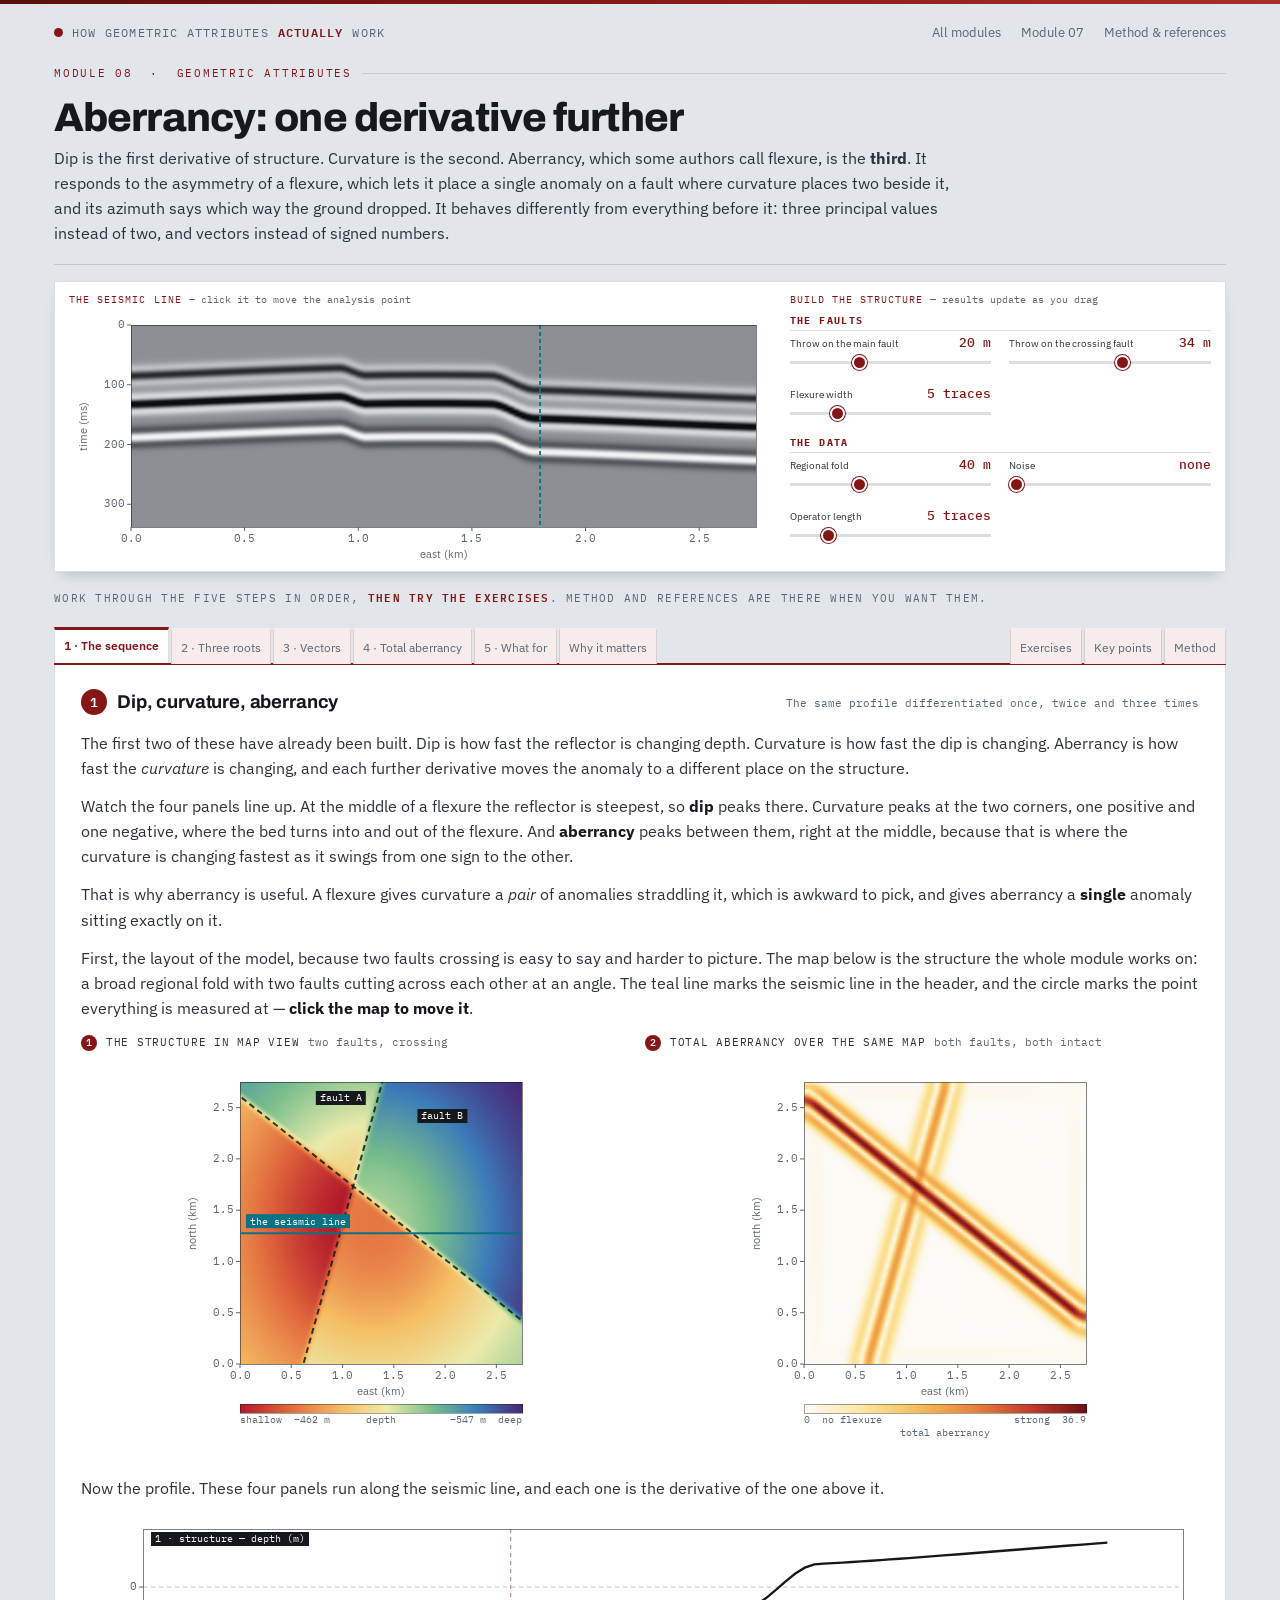
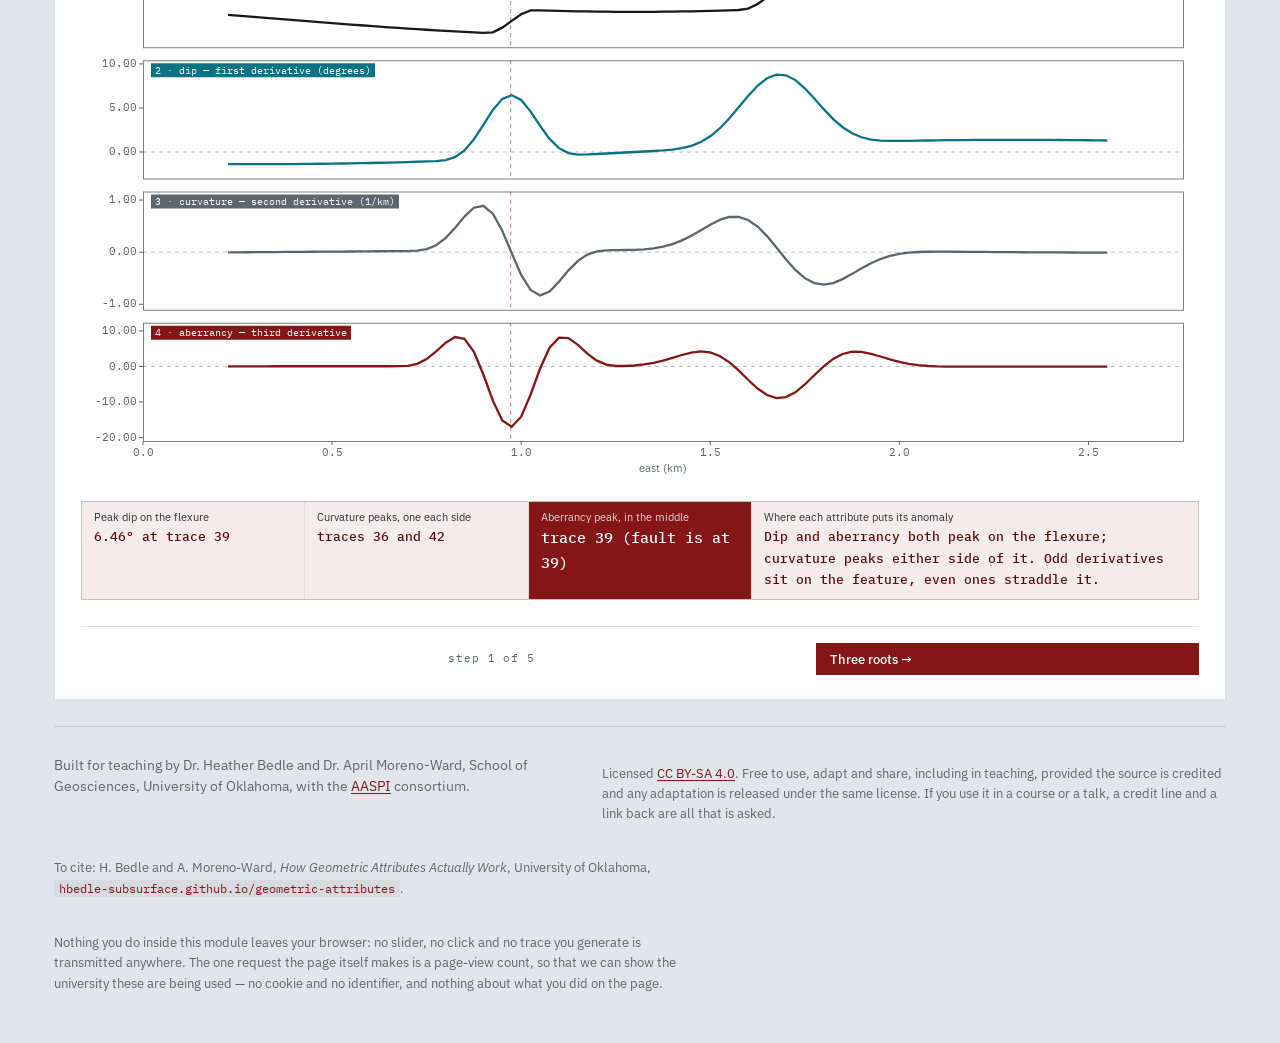
==== commit 30606627: "Add files via upload" ====
--- a/modules/aberrancy.html
+++ b/modules/aberrancy.html
@@ -25,8 +25,7 @@
   <div class="mod-head">
     <p class="eyebrow">Module 08 &nbsp;·&nbsp; Geometric attributes</p>
     <h1>Aberrancy: one derivative further</h1>
-    <p class="sub">Dip is the first derivative of structure. Curvature is the second. Aberrancy — also
-      some authors call flexure — is the <b>third</b>. It responds to the asymmetry of a flexure, which lets it place
+    <p class="sub">Dip is the first derivative of structure. Curvature is the second. Aberrancy, which some authors call flexure, is the <b>third</b>. It responds to the asymmetry of a flexure, which lets it place
       a single anomaly on a fault where curvature places two beside it, and its azimuth says which way the
       ground dropped. It behaves differently from everything before it: three principal values instead of
       two, and vectors instead of signed numbers.</p>
@@ -79,7 +78,7 @@
   <p class="tabhint">Work through the five steps in order, <b>then try the exercises</b>.
     Method and references are there when you want them.</p>
   <nav class="tabs" id="tabs" role="tablist" aria-label="Module steps">
-    <button role="tab" data-tab="p1" aria-selected="false">1 · The ladder</button>
+    <button role="tab" data-tab="p1" aria-selected="false">1 · The sequence</button>
     <button role="tab" data-tab="p2" aria-selected="false">2 · Three roots</button>
     <button role="tab" data-tab="p3" aria-selected="false">3 · Vectors</button>
     <button role="tab" data-tab="p4" aria-selected="false">4 · Total aberrancy</button>
@@ -97,10 +96,7 @@
       <h3><span class="stepno">1</span>Dip, curvature, aberrancy</h3>
       <span class="hint">The same profile differentiated once, twice and three times</span>
     </div>
-    <p class="lede">You have built the first two rungs of this ladder already. Dip is how fast the reflector
-      is changing depth. Curvature is how fast the dip is changing. Aberrancy is how fast the
-      <em>curvature</em> is changing, and each step up the ladder moves the anomaly to a different place on
-      the structure.</p>
+    <p class="lede">The first two of these have already been built. Dip is how fast the reflector is changing depth. Curvature is how fast the dip is changing. Aberrancy is how fast the <em>curvature</em> is changing, and each further derivative moves the anomaly to a different place on the structure.</p>
     <p class="lede">Watch the four panels line up. At the middle of a flexure the reflector is steepest, so
       <b>dip</b> peaks there. Curvature peaks at the two corners, one positive and one negative, where the
       bed turns into and out of the flexure. And <b>aberrancy</b> peaks between them, right at the middle,
@@ -153,8 +149,7 @@
       expression, apparent curvature as a second-order one, and apparent aberrancy as a third-order one —
       and a cubic can have three extrema. They are not evenly spaced, and there is no shortcut: where
       curvature hands you k₁ and k₂ through eigenvalues, no equivalent has been found for aberrancy, so the
-      extrema have to be <em>searched</em> for. If that sounds familiar, it is exactly what module 01 did to
-      find dip.</p>
+      extrema have to be <em>searched</em> for. That is the same approach module 01 used to find dip.</p>
     <p class="lede"><b>Up to three, and often fewer.</b> Click around the seismic line in the header and
       watch the count change. Where the structure is locally one-dimensional — a single fault, a simple
       flank — the cubic degenerates and you get one dominant direction. All three appear only where two
@@ -163,14 +158,12 @@
       three well-separated roots. That is worth knowing before you go looking for the intermediate and
       minimum volumes in your own data.</p>
 
-    <p class="lede">Here is the whole reason, in one picture. Sweep the azimuth and plot what each
-      attribute reads. Dip varies as a <b>first</b>-order expression and peaks once. Curvature varies as a
+    <p class="lede">The reason is in the sweep below. Sweep the azimuth and plot what each attribute reads. Dip varies as a <b>first</b>-order expression and peaks once. Curvature varies as a
       <b>second</b>-order one and has two extremes, always ninety degrees apart. Aberrancy varies as a
       <b>third</b>-order one, and a cubic can turn three times.</p>
 
     <canvas id="c2cmp" aria-label="Apparent dip, curvature and aberrancy swept against azimuth"></canvas>
-    <p class="hint-line" style="margin:8px 0 20px">One derivative, one more turn in the curve. That is all
-      "three principal aberrancies" means.</p>
+    <p class="hint-line" style="margin:8px 0 20px">Each derivative adds one more turn to the curve, and that is what "three principal aberrancies" refers to.</p>
 
     <p class="lede">Now the same sweep on the real model, at the point you have selected. Move the point and
       watch the number of peaks change.</p>
@@ -286,10 +279,10 @@
   <section class="tabpane" id="p5" role="tabpanel" hidden>
     <div class="plot-head" style="margin-bottom:14px">
       <h3><span class="stepno">5</span>Where aberrancy sits in the toolkit</h3>
-      <span class="hint">The end of the ladder that started with coherence</span>
+      <span class="hint">The end of the sequence that started with coherence</span>
     </div>
     <p class="lede">Module 05 walked a fault down in throw and watched coherence go blind while curvature
-      kept seeing it. Aberrancy is the next rung down. Take the main fault's throw toward zero and compare
+      kept seeing it. Aberrancy continues that sequence. Take the main fault's throw toward zero and compare
       all three.</p>
     <p class="lede">A large offset breaks the reflector and coherence finds it. A smaller one only bends
       the reflector, and curvature finds that. Smaller still and the bend is gentle, but its
@@ -309,10 +302,8 @@
       chart and dive toward the floor at the left, while the two derivative lines climb in a straight
       line out of the left-hand corner.</p>
 
-    <p class="lede"><b>Put the noise slider up to 6% and the gap opens properly.</b> On perfectly clean
-      data coherence never quite goes blind, because there is nothing to hide a small offset in — given
-      enough precision a semblance window can detect an arbitrarily small break. Blindness is a
-      signal-to-noise limit, not a property of the wavelet alone, so it only appears once there is noise
+    <p class="lede"><b>Put the noise slider up to 6% and the gap opens properly.</b> On perfectly clean data coherence never entirely stops responding, because there is nothing to hide a small offset in — given
+      enough precision a semblance window can detect an arbitrarily small break. That limit is set by signal-to-noise rather than by the wavelet alone, so it only appears once there is noise
       to lose the signal in. At that setting the teal curve reads zero out to several meters of throw while curvature
       and aberrancy are already well up from the floor. That gap is the case for
       computing a derivative attribute: not that it is more sensitive at any given throw, but that it
@@ -322,7 +313,7 @@
 
     <canvas id="c5" aria-label="Coherence, curvature and aberrancy responses plotted against fault throw"></canvas>
 
-    <p class="legend prose">The ladder is measured on <b>one fault on a flat regional</b>: the crossing
+    <p class="legend prose">The comparison is measured on <b>one fault on a flat regional</b>: the crossing
       fault and the regional fold are set aside and the main throw is swept from 0 to 60 m, so that what
       the chart shows is the response to that fault alone. Those three sliders therefore do not move the
       curves — the vertical marker and the readouts below follow the throw, but the lines do not. Noise
@@ -339,7 +330,7 @@
       <span>None of this comes free. Aberrancy needs 27 second derivatives, taken from the nine first
         derivatives that curvature already uses, so it runs about four times longer than curvature on its
         own. And being a third derivative it amplifies short-wavelength noise harder than anything else in
-        this course — turn the noise slider up with a short operator and watch it drown.</span>
+        this course — turn the noise slider up with a short operator and watch it break down.</span>
     </div>
   </section>
 
@@ -347,9 +338,9 @@
   <section class="tabpane" id="pw" role="tabpanel" hidden>
     <div class="plot-head" style="margin-bottom:14px">
       <h3><span class="stepno">?</span>Why go a derivative further</h3>
-      <span class="hint">The last rung, and what it costs to stand on it</span>
-    </div>
-    <p class="lede">There is a ladder running through this whole course. Coherence needs the reflector to be
+      <span class="hint">The last step, and what it costs</span>
+    </div>
+    <p class="lede">A sequence runs through this whole course. Coherence needs the reflector to be
       <b>broken</b>. Curvature only needs it <b>bent</b>. Aberrancy needs only that the bend be
       <b>asymmetric</b> — that the flexure leans one way rather than being a symmetric fold — and that is
       the faintest trace a fault leaves before it disappears entirely.</p>
@@ -378,14 +369,13 @@
       curvature already needs, so roughly four times the run time of curvature on its own, plus the disk to
       hold three vector volumes instead of two scalar ones.</p>
     <p class="lede"><b>Noise, worse than anything else here.</b> A third derivative multiplies the high
-      wavenumbers three times over. Put the noise slider up with a short operator and aberrancy falls apart
-      while curvature is still readable and coherence has barely noticed. In practice it demands the
+      wavenumbers three times over. Put the noise slider up with a short operator and aberrancy falls apart while curvature is still readable and coherence is barely affected. In practice it demands the
       cleanest dip volume of any attribute in this course, which is the last and strongest argument for the
       care modules 01 to 03 spent on getting dip right.</p>
     <p class="lede"><b>And a habit worth taking from step 4.</b> Sorting components by magnitude breaks
       features wherever the ranking changes, and the break is an artifact of the sorting rather than the
       geology. That applies well beyond aberrancy — any time an attribute hands you a "maximum" volume made
-      of several ranked pieces, ask what happened to the pieces that lost.</p>
+      of several ranked pieces, ask what happened to the components that were not ranked first.</p>
     <div class="legend prose">
       <span>Aberrancy is a specialist tool rather than a default. Run coherence and curvature first; reach
         for this when you have reason to believe there is structure below what they can resolve, and when
@@ -439,11 +429,10 @@
             answers.</span></details></li>
         <li><b>Find the cost.</b> Set the operator length to 3 and put the noise up to about 16%.
           <details class="reveal"><summary>Hint</summary><span class="ans">Aberrancy is the
-            first attribute to fall apart, before curvature and long before coherence. On this model it goes
-            wrong quickly and quietly: at an operator length of 3 it takes only a few percent of noise
+            first attribute to fall apart, before curvature and long before coherence. On this model it fails quickly and with no sign in the output: at an operator length of 3 it takes only a few percent of noise
             before the peak moves off the fault altogether, landing several traces to one side of it, and
             it goes on reporting a confident peak in that wrong place as the noise rises. A third derivative
-            multiplies the high wavenumbers three times over, so any noise in the dip field arrives cubed.
+            multiplies the high wavenumbers three times over, so noise in the dip field is amplified a third time.
             Raising the operator length rescues it, at the usual cost of losing the narrowest features. In
             practice aberrancy demands the cleanest dip volume of anything in this course, which is another
             reason modules 01 to 03 spent so long on getting dip right.</span></details></li>
@@ -1511,7 +1500,7 @@
 
   const PANES = ['p1', 'p2', 'p3', 'p4', 'p5', 'pw', 'pe', 'pk', 'pm'];
   const STEPNAMES = {
-    p1: 'The ladder', p2: 'Three roots', p3: 'Vectors',
+    p1: 'The sequence', p2: 'Three roots', p3: 'Vectors',
     p4: 'Total aberrancy', p5: 'What for', pw: 'Why it matters',
     pe: 'Exercises', pk: 'Key points', pm: 'Method',
   };
--- a/assets/style.css
+++ b/assets/style.css
@@ -687,25 +687,40 @@
 }
 .tabhint b { color: var(--crimson); font-weight: 600; }
 
+/* The tab strip has to hold up to eleven tabs. It wraps rather than
+   scrolling, because a tab that has scrolled out of sight is a tab nobody
+   knows exists. Two things keep the wrap from looking like a mistake:
+   row-gap, so a second row sits clear of the first rather than jammed against
+   it, and the metrics below, which are tight enough that eleven tabs fit on
+   one line at an ordinary desktop width. The crimson rule is drawn under the
+   whole strip, so it lands beneath the last row wherever that falls. */
 .tabs {
-  display: flex; flex-wrap: wrap; gap: 3px;
+  display: flex; flex-wrap: wrap; gap: 4px 2px;
   border-bottom: 2px solid var(--crimson); margin: 0;
   position: sticky; top: 0; z-index: 29; background: var(--paper);
   padding-top: 14px;
 }
 .tabs button {
-  font-family: var(--body); font-size: 12.5px; padding: 9px 12px 8px;
+  font-family: var(--body); font-size: 12px; padding: 8px 9px 7px;
   background: var(--cream); color: var(--slate); cursor: pointer;
   border: 1px solid var(--rule); border-bottom: 0;
   border-top: 3px solid transparent;
   white-space: nowrap; position: relative; top: 1px;
 }
+/* Below about 1100px eleven tabs cannot fit however tight the metrics are,
+   so give up the numbering prefix rather than the tab. */
+@media (max-width: 1100px) {
+  .tabs button { font-size: 11.5px; padding: 7px 7px 6px; }
+}
 .tabs button:hover { color: var(--ink); background: #fff; }
 .tabs button[aria-selected="true"] {
   background: var(--panel); color: var(--crimson); font-weight: 600;
   border-top-color: var(--crimson); top: 0; padding-bottom: 10px;
 }
-.tabs .gap { flex: 1 0 14px; border: 0; background: none; pointer-events: none; }
+/* The spacer separating the numbered steps from the reference tabs. It gives
+   up its width first when the strip is tight, so it never costs a tab a place
+   on the line. */
+.tabs .gap { flex: 1 1 0; min-width: 0; border: 0; background: none; pointer-events: none; }
 
 .tabpane {
   background: var(--panel); border: 1px solid var(--rule); border-top: 0;
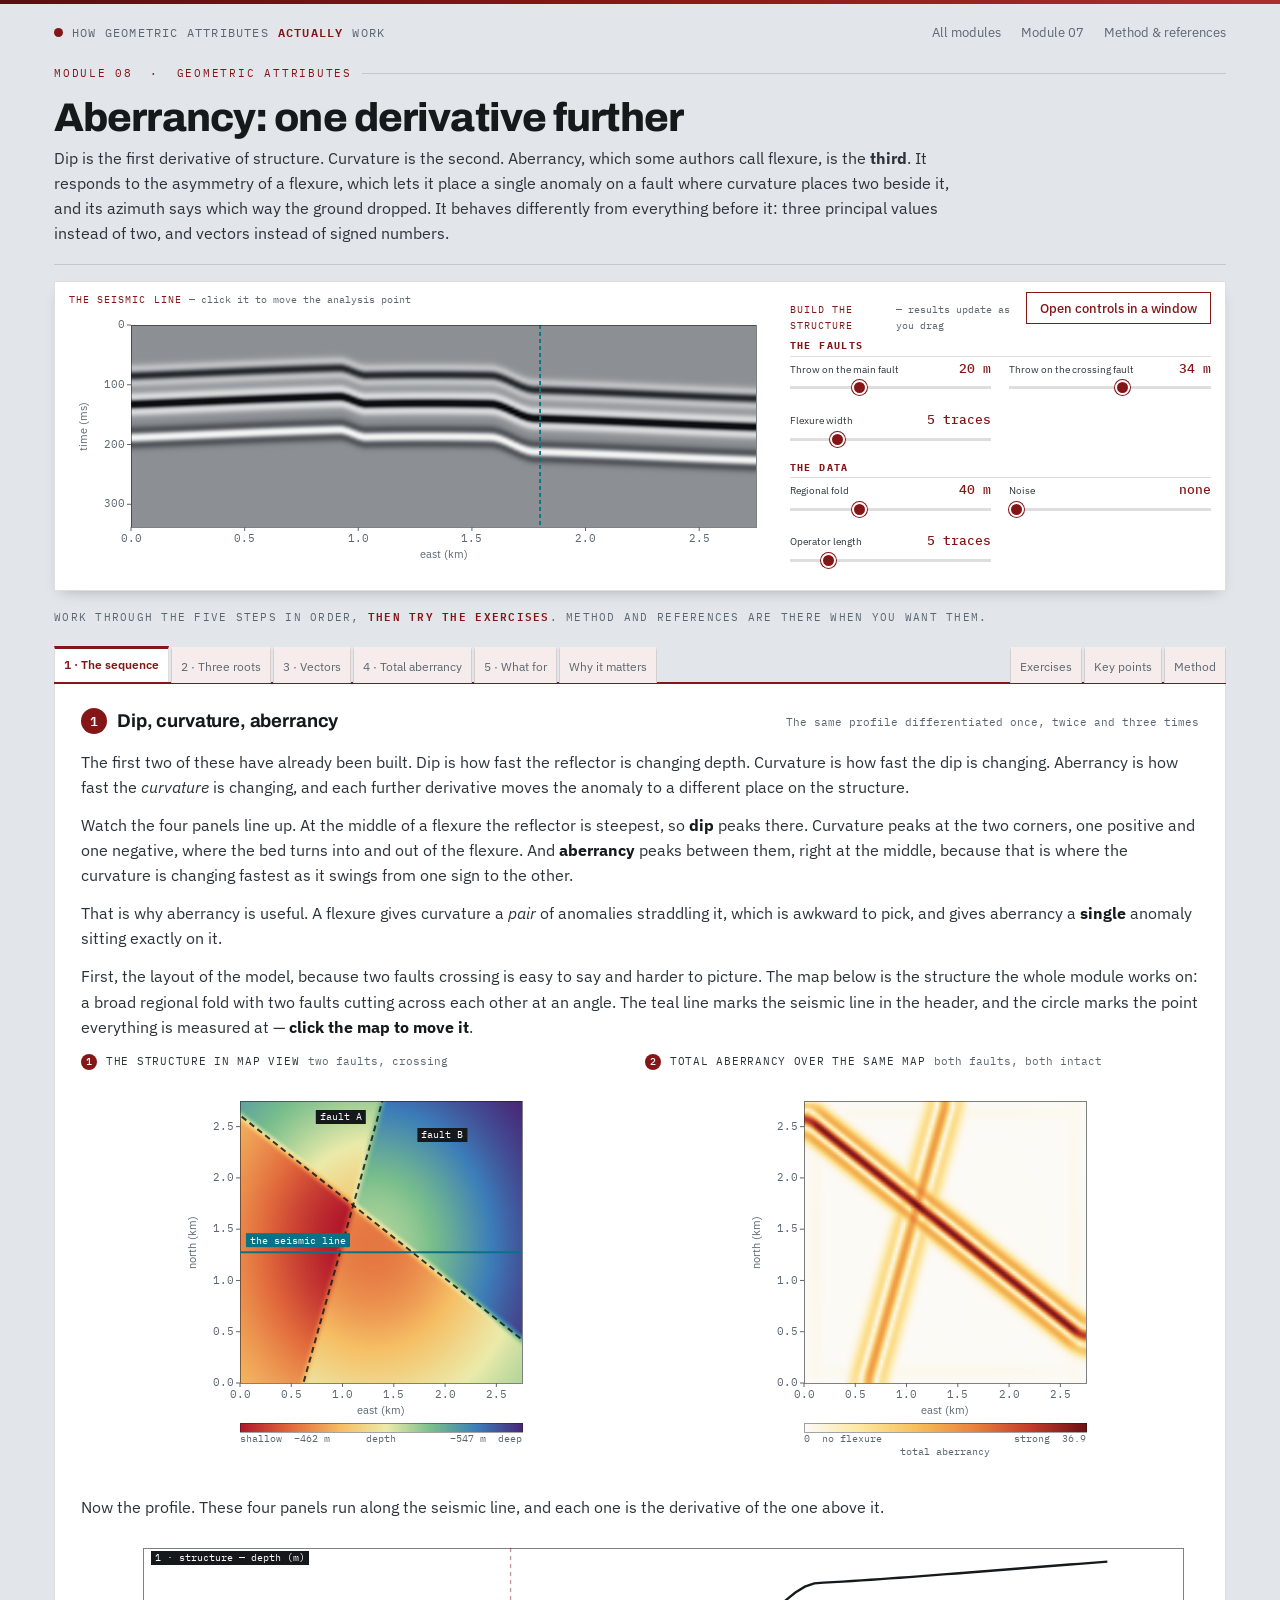
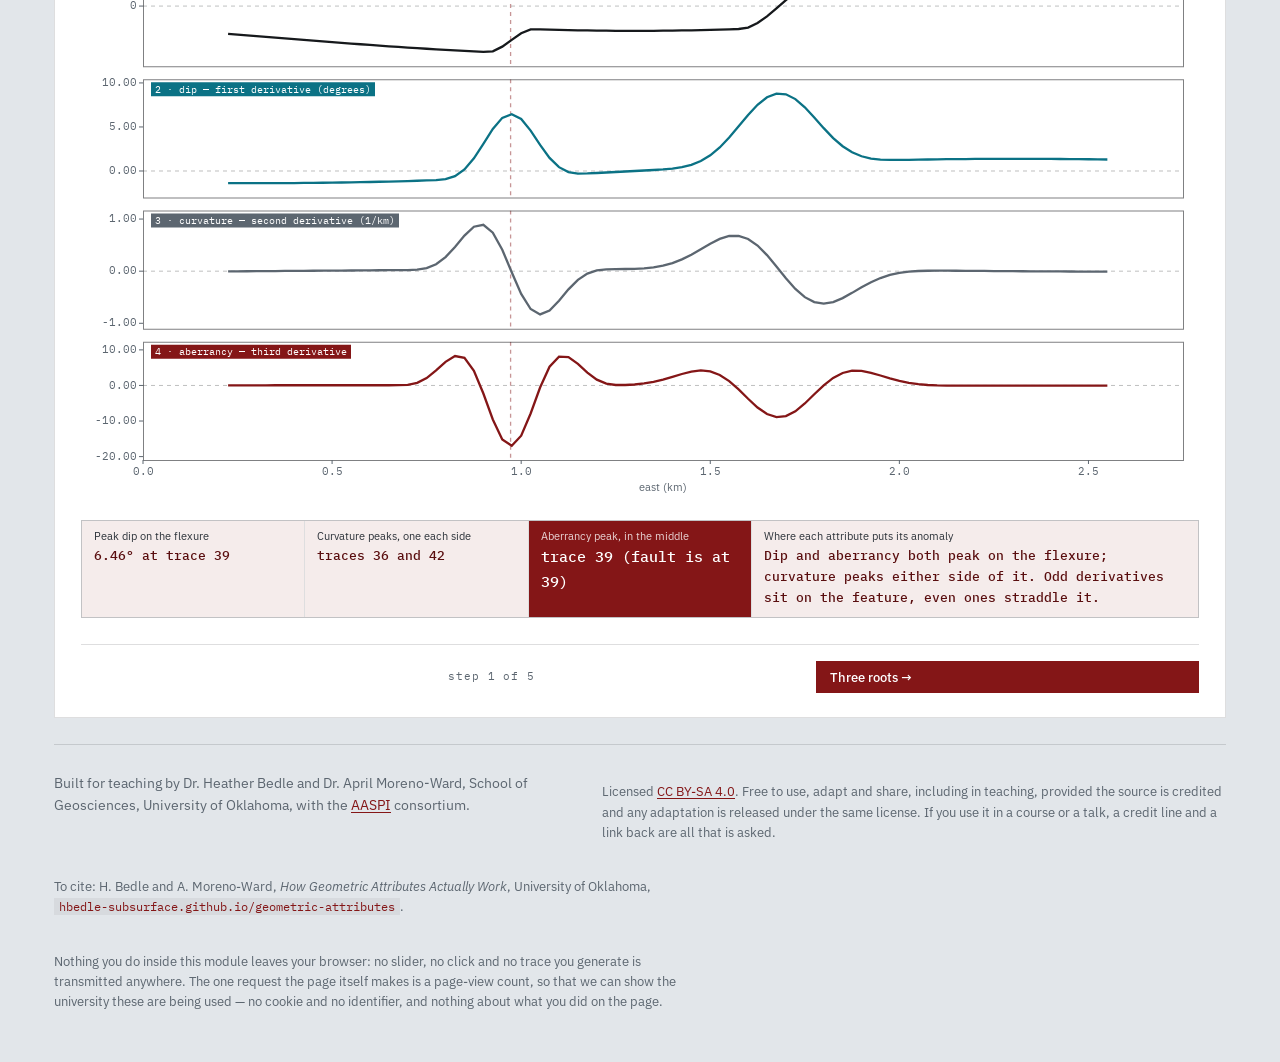
==== commit eb31ee68: "Add files via upload" ====
--- a/modules/aberrancy.html
+++ b/modules/aberrancy.html
@@ -556,6 +556,7 @@
 
 <script src="../assets/count.js"></script>
 <script src="../assets/popout.js"></script>
+<script src="../assets/panelout.js"></script>
 <script src="../assets/seismic.js"></script>
 <script src="../assets/attributes.js"></script>
 <script>
